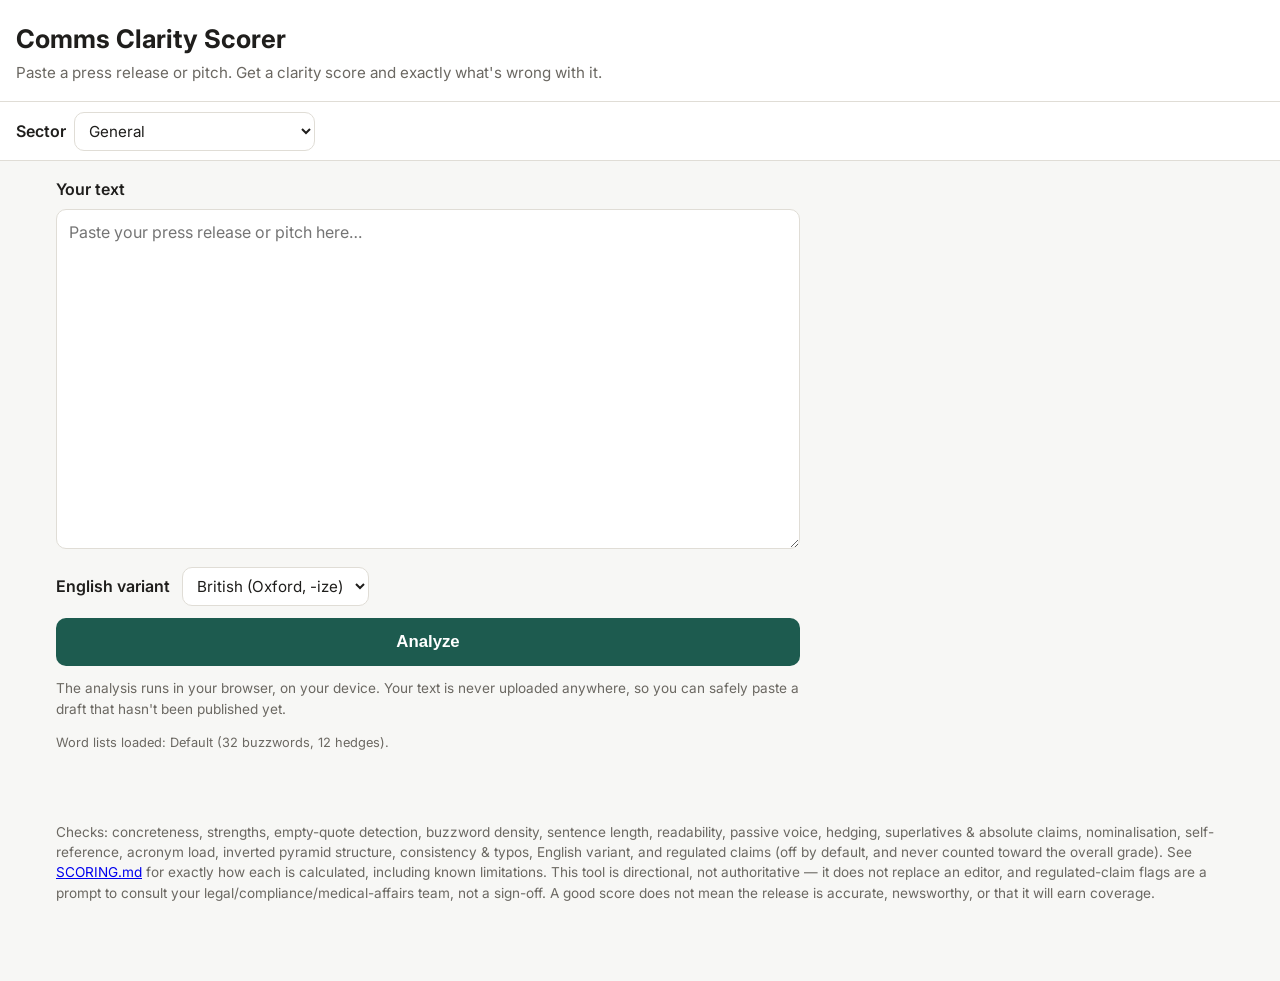
==== index.html @ ab3efbea "Add export (email/Slack), share, and print features - "Copy for email" and "Copy for Slack" buttons " ====
<!DOCTYPE html>
<html lang="en">
<head>
<meta charset="UTF-8">
<meta name="viewport" content="width=device-width, initial-scale=1">
<title>Comms Clarity Scorer</title>
<link rel="preconnect" href="https://fonts.googleapis.com">
<link rel="preconnect" href="https://fonts.gstatic.com" crossorigin>
<link href="https://fonts.googleapis.com/css2?family=Inter:wght@400;500;600;700&display=swap" rel="stylesheet">
<link rel="stylesheet" href="css/base.css">
<link rel="stylesheet" href="css/layout.css">
<link rel="stylesheet" href="css/forms.css">
<link rel="stylesheet" href="css/cards.css">
<link rel="stylesheet" href="css/view-controls.css">
<link rel="stylesheet" href="css/rewrites.css">
<link rel="stylesheet" href="css/highlights.css">
<link rel="stylesheet" href="css/responsive.css">
<link rel="stylesheet" href="css/print.css" media="print">
</head>
<body>

<header>
  <h1>Comms Clarity Scorer</h1>
  <p>Paste a press release or pitch. Get a clarity score and exactly what's wrong with it.</p>
</header>

<div class="sector-bar">
  <label for="sector-select">Sector</label>
  <select id="sector-select">
    <option value="general">General</option>
    <option value="healthcare">Healthcare</option>
    <option value="greenwashing">Environmental claims</option>
    <option value="ai">AI</option>
    <option value="forward-looking">Forward-looking statements</option>
  </select>
</div>

<div id="results-announcer" role="status" aria-live="polite" class="visually-hidden"></div>

<main class="layout">
  <div class="col-text">
    <section id="input-section">
      <label for="input-text">Your text</label>
      <textarea id="input-text" placeholder="Paste your press release or pitch here…"></textarea>

      <div class="variant-row">
        <label for="variant-select">English variant</label>
        <select id="variant-select">
          <option value="british-oxford">British (Oxford, -ize)</option>
          <option value="british">British (-ise)</option>
          <option value="american">American</option>
        </select>
      </div>

      <button id="analyze-btn" type="button">Analyze</button>
      <p class="privacy-note">The analysis runs in your browser, on your device. Your text is never uploaded anywhere, so you can safely paste a draft that hasn't been published yet.</p>
      <p id="config-status" class="config-status">Loading word lists…</p>
    </section>

    <section id="annotated-text-section" hidden>
      <h2>Your text, annotated</h2>
      <div class="legend">
        <span><span class="swatch hl-strength" aria-hidden="true">Aa</span> Strength (good) — double underline</span>
        <span><span class="swatch hl-concrete" aria-hidden="true">Aa</span> Concrete detail (good) — double underline</span>
        <span><span class="swatch hl-buzz" aria-hidden="true">Aa</span> Buzzword — dotted underline</span>
        <span><span class="swatch hl-hedge" aria-hidden="true">Aa</span> Hedge word — dotted underline</span>
        <span><span class="swatch hl-nominal" aria-hidden="true">Aa</span> Nominalisation — dotted underline</span>
        <span><span class="swatch hl-superlative" aria-hidden="true">Aa</span> Superlative / absolute claim — wavy underline</span>
        <span><span class="swatch hl-regulated" aria-hidden="true">Aa</span> Regulated claim — wavy underline</span>
        <span><span class="swatch hl-passive" aria-hidden="true">Aa</span> Passive voice — dashed underline</span>
        <span><span class="swatch hl-acronym" aria-hidden="true">Aa</span> Acronym (first use) — dashed underline</span>
        <span><span class="swatch hl-long" aria-hidden="true">Aa</span> Long sentence — background tint</span>
        <span><span class="swatch hl-quote" aria-hidden="true">Aa</span> Empty quote — background tint</span>
      </div>
      <p class="tap-hint" style="margin-top:-0.5rem;color:var(--color-muted);font-size:0.85rem;">Tap a highlight for the explanation. Faded text is boilerplate (an "About", "Notes to editors"/references, or contact block) — excluded from your score and graded separately below.</p>
      <div id="annotated-output" class="card"></div>
    </section>
  </div>

  <div class="col-scores">
    <section id="results-panel" hidden>

      <fieldset id="view-level-group" class="view-level-group">
        <legend>Detail level</legend>
        <label class="view-level-option">
          <input type="radio" name="view-level" value="glance">
          <span class="view-level-name">Glance</span>
          <span class="view-level-desc">Grade and headline only</span>
        </label>
        <label class="view-level-option">
          <input type="radio" name="view-level" value="working">
          <span class="view-level-name">Working</span>
          <span class="view-level-desc">Scores and the top five fixes</span>
        </label>
        <label class="view-level-option">
          <input type="radio" name="view-level" value="full">
          <span class="view-level-name">Full</span>
          <span class="view-level-desc">Everything, including sources</span>
        </label>
      </fieldset>

      <div id="headline-metric" class="card"></div>

      <section id="overall-card" class="card" aria-labelledby="overall-grade-heading">
        <h2 id="overall-grade-heading" class="summary-title">Overall grade</h2>
        <div id="overall-grade"><span id="overall-grade-icon" aria-hidden="true"></span> <span id="overall-grade-text">&mdash;</span></div>
        <p id="overall-verdict"></p>
      </section>

      <section id="boilerplate-note" class="card" hidden></section>

      <section id="worst-offenders" class="card">
        <h2>Top five fixes</h2>
        <p style="margin-top:0;color:var(--color-muted);font-size:0.9rem;">The worst specific sentences, ranked worst to least-bad, with a suggested rewrite where the tool has one.</p>
        <ol id="worst-offenders-list"></ol>
      </section>

      <section id="sub-scores">
        <h2>Checks</h2>

        <details class="card" id="card-concreteness">
          <summary><h3 class="summary-title">Concreteness</h3><span class="summary-score" id="score-concreteness">&mdash;</span></summary>
          <div class="card-body" id="body-concreteness"></div>
        </details>

        <details class="card" id="card-strengths">
          <summary><h3 class="summary-title">Strengths</h3><span class="summary-score" id="score-strengths">&mdash;</span></summary>
          <div class="card-body" id="body-strengths"></div>
        </details>

        <details class="card" id="card-empty-quote">
          <summary><h3 class="summary-title">Empty quote detector</h3><span class="summary-score" id="score-empty-quote">&mdash;</span></summary>
          <div class="card-body" id="body-empty-quote"></div>
        </details>

        <details class="card" id="card-buzzword">
          <summary><h3 class="summary-title">Buzzword density</h3><span class="summary-score" id="score-buzzword">&mdash;</span></summary>
          <div class="card-body" id="body-buzzword"></div>
        </details>

        <details class="card" id="card-sentence-length">
          <summary><h3 class="summary-title">Sentence length</h3><span class="summary-score" id="score-sentence-length">&mdash;</span></summary>
          <div class="card-body" id="body-sentence-length"></div>
        </details>

        <details class="card" id="card-readability">
          <summary><h3 class="summary-title">Readability</h3><span class="summary-score" id="score-readability">&mdash;</span></summary>
          <div class="card-body" id="body-readability"></div>
        </details>

        <details class="card" id="card-passive">
          <summary><h3 class="summary-title">Passive voice</h3><span class="summary-score" id="score-passive">&mdash;</span></summary>
          <div class="card-body" id="body-passive"></div>
        </details>

        <details class="card" id="card-hedging">
          <summary><h3 class="summary-title">Hedging &amp; weasel words</h3><span class="summary-score" id="score-hedging">&mdash;</span></summary>
          <div class="card-body" id="body-hedging"></div>
        </details>

        <details class="card" id="card-superlatives">
          <summary><h3 class="summary-title">Superlatives &amp; absolute claims</h3><span class="summary-score" id="score-superlatives">&mdash;</span></summary>
          <div class="card-body" id="body-superlatives"></div>
        </details>

        <details class="card" id="card-nominalisation">
          <summary><h3 class="summary-title">Nominalisation</h3><span class="summary-score" id="score-nominalisation">&mdash;</span></summary>
          <div class="card-body" id="body-nominalisation"></div>
        </details>

        <details class="card" id="card-self-reference">
          <summary><h3 class="summary-title">Self-reference</h3><span class="summary-score" id="score-self-reference">&mdash;</span></summary>
          <div class="card-body" id="body-self-reference"></div>
        </details>

        <details class="card" id="card-acronym">
          <summary><h3 class="summary-title">Acronym load</h3><span class="summary-score" id="score-acronym">&mdash;</span></summary>
          <div class="card-body" id="body-acronym"></div>
        </details>

        <details class="card" id="card-inverted-pyramid">
          <summary><h3 class="summary-title">Inverted pyramid</h3><span class="summary-score" id="score-inverted-pyramid">&mdash;</span></summary>
          <div class="card-body" id="body-inverted-pyramid"></div>
        </details>

        <details class="card" id="card-consistency">
          <summary><h3 class="summary-title">Consistency &amp; typos</h3><span class="summary-score" id="score-consistency">&mdash;</span></summary>
          <div class="card-body" id="body-consistency"></div>
        </details>

        <details class="card" id="card-english-variant">
          <summary><h3 class="summary-title">English variant</h3><span class="summary-score" id="score-english-variant">&mdash;</span></summary>
          <div class="card-body" id="body-english-variant"></div>
        </details>

        <details class="card" id="card-regulated-claims">
          <summary><h3 class="summary-title">Regulated claims</h3><span class="summary-score" id="score-regulated-claims">&mdash;</span></summary>
          <div class="card-body" id="body-regulated-claims"></div>
        </details>
      </section>

      <section id="rewrite-suggestions" class="card">
        <h2>Rewrite suggestions</h2>
        <p style="margin-top:0;color:var(--color-muted);font-size:0.9rem;">"Suggested rewrite" is an automatic fix — check the grammar before using it. "Worth asking yourself" is a question the tool can't answer for you.</p>
        <ol id="rewrite-suggestions-list"></ol>
      </section>

      <button id="copy-report-btn" type="button" class="secondary">Copy report</button>

      <div class="export-actions">
        <button id="export-email-btn" type="button" class="secondary">Copy for email</button>
        <button id="export-slack-btn" type="button" class="secondary">Copy for Slack</button>
      </div>

      <div class="share-actions">
        <button id="share-score-btn" type="button" class="secondary" aria-expanded="false" aria-controls="share-score-options">Share score</button>
        <div id="share-score-options" class="share-score-options" hidden>
          <a id="share-whatsapp-link" class="secondary-link" href="https://wa.me/" target="_blank" rel="noopener noreferrer" aria-label="Share to WhatsApp (opens in a new tab)">Share to WhatsApp</a>
          <button id="share-slack-btn" type="button" class="secondary">Share to Slack</button>
        </div>
      </div>
    </section>
  </div>
</main>

<footer>
  <p>Checks: concreteness, strengths, empty-quote detection, buzzword density, sentence length, readability, passive voice, hedging, superlatives &amp; absolute claims, nominalisation, self-reference, acronym load, inverted pyramid structure, consistency &amp; typos, English variant, and regulated claims (off by default, and never counted toward the overall grade). See <a href="SCORING.md" target="_blank" rel="noopener noreferrer" aria-label="SCORING.md methodology document (opens in a new tab)">SCORING.md</a> for exactly how each is calculated, including known limitations. This tool is directional, not authoritative — it does not replace an editor, and regulated-claim flags are a prompt to consult your legal/compliance/medical-affairs team, not a sign-off. A good score does not mean the release is accurate, newsworthy, or that it will earn coverage.</p>
</footer>

<script src="js/dom.js"></script>
<script src="js/config.js"></script>
<script src="js/text-utils.js"></script>
<script src="js/grading.js"></script>
<script src="js/matchers.js"></script>
<script src="js/structure.js"></script>
<script src="js/consistency.js"></script>
<script src="js/analyze.js"></script>
<script src="js/render.js"></script>
<script src="js/export.js"></script>
<script src="js/events.js"></script>
</body>
</html>
---- css/base.css ----
:root {
  --color-bg: #f7f7f5;
  --color-surface: #ffffff;
  --color-border: #e0ddd6;
  --color-text: #1f1e1c;
  --color-muted: #6b6862;
  --color-accent: #1d5b4f;
  --color-accent-contrast: #ffffff;

  --color-good: #1d5b4f;
  --color-warn: #b8860b;
  --color-bad: #b3392c;

  /* Category colours: chosen so each is distinguishable by hue AND paired with a
     distinct non-solid underline style (see mark.hl-* below) — colour is never the
     only signal. Border colours are tuned to stay above 3:1 contrast against their
     own tint, and all backgrounds stay above 12:1 text contrast (WCAG AA needs 4.5:1). */
  --c-buzz-bg: #ffe08a;      --c-buzz-border: #926a09;
  --c-long-bg: #ffd0c2;      --c-long-border: #b84d2b;
  --c-hedge-bg: #cfe3ff;     --c-hedge-border: #3b6fb3;
  --c-superlative-bg: #e6d6ff; --c-superlative-border: #7b4fb8;
  --c-passive-bg: #ffd3e2;   --c-passive-border: #b8365f;
  --c-nominal-bg: #f0dbf0;   --c-nominal-border: #853285;
  --c-acronym-bg: #e2e2e2;   --c-acronym-border: #616161;
  --c-concrete-bg: #dcf3d3;  --c-concrete-border: #3f8f2a;
  --c-quote-bg: #ffbdbd;     --c-quote-border: #c0392b;
  --c-strength-bg: #c8f0e6;  --c-strength-border: #1f8a6b;
  --c-regulated-bg: #f3c9c9; --c-regulated-border: #7a1f1f;

  --radius: 10px;
}

* { box-sizing: border-box; }

html, body {
  margin: 0;
  padding: 0;
  background: var(--color-bg);
  color: var(--color-text);
  font-family: 'Inter', -apple-system, BlinkMacSystemFont, "Segoe UI", Roboto, Helvetica, Arial, sans-serif;
  line-height: 1.5;
}

.visually-hidden {
  position: absolute;
  width: 1px;
  height: 1px;
  padding: 0;
  margin: -1px;
  overflow: hidden;
  clip: rect(0, 0, 0, 0);
  white-space: nowrap;
  border: 0;
}

@media (prefers-reduced-motion: reduce) {
  * { animation-duration: 0.01ms !important; animation-iteration-count: 1 !important; transition-duration: 0.01ms !important; scroll-behavior: auto !important; }
}

body { padding: 0 0 3rem 0; }
---- css/layout.css ----
header {
  padding: 1.25rem 1rem 1rem 1rem;
  background: var(--color-surface);
  border-bottom: 1px solid var(--color-border);
}

header h1 { margin: 0 0 0.25rem 0; font-size: 1.4rem; }
header p { margin: 0; color: var(--color-muted); font-size: 0.95rem; }

.sector-bar {
  background: var(--color-surface);
  border-bottom: 1px solid var(--color-border);
  padding: 0.6rem 1rem;
  display: flex;
  align-items: center;
  gap: 0.5rem;
  flex-wrap: wrap;
}
.sector-bar label { font-weight: 600; margin: 0; white-space: nowrap; }

.layout {
  max-width: 1200px;
  margin: 0 auto;
  padding: 1rem;
}

.col-text, .col-scores { width: 100%; }

section { margin-bottom: 1.5rem; }

footer {
  max-width: 1200px;
  margin: 0 auto;
  padding: 1rem;
  color: var(--color-muted);
  font-size: 0.85rem;
}
---- css/forms.css ----
label { display: block; font-weight: 600; margin-bottom: 0.5rem; }

textarea {
  width: 100%;
  min-height: 220px;
  padding: 0.75rem;
  font-size: 1rem;
  border: 1px solid var(--color-border);
  border-radius: var(--radius);
  background: var(--color-surface);
  color: var(--color-text);
  resize: vertical;
  font-family: inherit;
}

.variant-row { margin-top: 0.75rem; }
.variant-row label { display: inline; font-weight: 600; margin-right: 0.5rem; }
select {
  font-size: 0.95rem;
  padding: 0.5rem 0.6rem;
  border: 1px solid var(--color-border);
  border-radius: var(--radius);
  background: var(--color-surface);
  color: var(--color-text);
  font-family: inherit;
}

button {
  display: block;
  width: 100%;
  min-height: 48px;
  font-size: 1.05rem;
  font-weight: 600;
  border: none;
  border-radius: var(--radius);
  background: var(--color-accent);
  color: var(--color-accent-contrast);
  cursor: pointer;
  margin-top: 0.75rem;
}

button:active { opacity: 0.85; }

button.secondary {
  background: var(--color-surface);
  color: var(--color-accent);
  border: 1px solid var(--color-accent);
}

.export-actions, .share-actions { display: flex; flex-wrap: wrap; gap: 0.5rem; margin-top: 0.75rem; }
.export-actions button, .share-actions button { flex: 1 1 auto; width: auto; margin-top: 0; }
.share-score-options { display: flex; flex-wrap: wrap; gap: 0.5rem; width: 100%; margin-top: 0.5rem; }
.share-score-options button { flex: 1 1 auto; width: auto; margin-top: 0; }

a.secondary-link {
  display: flex;
  flex: 1 1 auto;
  align-items: center;
  justify-content: center;
  min-height: 48px;
  padding: 0 1rem;
  font-size: 1.05rem;
  font-weight: 600;
  border: 1px solid var(--color-accent);
  border-radius: var(--radius);
  background: var(--color-surface);
  color: var(--color-accent);
  text-decoration: none;
  cursor: pointer;
}
a.secondary-link:active { opacity: 0.85; }

.privacy-note { font-size: 0.85rem; color: var(--color-muted); margin-top: 0.75rem; }

.config-status { font-size: 0.8rem; color: var(--color-muted); margin-top: 0.5rem; }
.config-status.warn { color: var(--color-warn); }
---- css/cards.css ----
[hidden] { display: none !important; }

.card {
  background: var(--color-surface);
  border: 1px solid var(--color-border);
  border-radius: var(--radius);
  padding: 1rem;
}

#headline-metric {
  text-align: center;
  font-size: 1.3rem;
  font-weight: 700;
  padding: 0.75rem 1rem;
  margin-bottom: 0.75rem;
}

#overall-card { text-align: center; }

#overall-grade { font-size: 3rem; font-weight: 700; line-height: 1; margin: 0.25rem 0; }
#overall-verdict { font-size: 1.05rem; margin: 0.25rem 0 0 0; }

.grade-good { color: var(--color-good); }
.grade-warn { color: var(--color-warn); }
.grade-bad { color: var(--color-bad); }

h2 { font-size: 1.1rem; margin: 0 0 0.75rem 0; }

details.card { padding: 0; overflow: hidden; margin-bottom: 0.75rem; }

details.card summary {
  list-style: none;
  cursor: pointer;
  padding: 1rem;
  display: flex;
  align-items: center;
  justify-content: space-between;
  gap: 0.75rem;
  min-height: 44px;
}

details.card summary::-webkit-details-marker { display: none; }

.summary-title { font-weight: 600; font-size: 1rem; margin: 0; display: inline; }
.summary-score { font-weight: 700; white-space: nowrap; }

.card-body {
  padding: 0 1rem 1rem 1rem;
  border-top: 1px solid var(--color-border);
  padding-top: 0.75rem;
  font-size: 0.95rem;
  color: var(--color-muted);
}

.card-body p { margin: 0 0 0.5rem 0; }
.card-body ul { margin: 0.4rem 0 0 0; padding-left: 1.25rem; }
.card-body .shareable {
  font-style: italic;
  color: var(--color-text);
  border-left: 3px solid var(--c-quote-border);
  padding-left: 0.6rem;
  margin: 0.5rem 0;
}

/* Finding / Action / Rationale segments (change 6) */
.seg-finding, .seg-action { margin: 0 0 0.6rem 0; color: var(--color-text); }
.seg-label {
  display: inline-block;
  font-weight: 700;
  text-transform: uppercase;
  font-size: 0.7rem;
  letter-spacing: 0.04em;
  margin-right: 0.4rem;
}
.seg-finding .seg-label { color: var(--color-muted); }
.seg-action .seg-label { color: var(--color-accent); }
.seg-finding ul, .seg-action ul { margin: 0.4rem 0 0 0; padding-left: 1.25rem; }

.why-wrap { margin-top: 0.6rem; }

.why-toggle {
  display: inline-flex;
  align-items: center;
  gap: 0.45rem;
  width: auto;
  min-height: 44px;
  margin: 0;
  padding: 0.55rem 1rem;
  border: 1px solid var(--color-border);
  border-radius: 999px;
  background: var(--color-surface);
  color: var(--color-muted);
  font-family: inherit;
  font-size: 0.8rem;
  font-weight: 600;
  text-decoration: none;
  cursor: pointer;
  transition: background-color 0.15s ease, border-color 0.15s ease, color 0.15s ease;
}

.why-toggle:hover {
  background: var(--color-bg);
  border-color: var(--color-accent);
  color: var(--color-accent);
}

.why-toggle:focus-visible {
  outline: 2px solid var(--color-accent);
  outline-offset: 2px;
}

.why-chevron {
  display: inline-block;
  flex: none;
  transition: transform 0.15s ease;
}

.why-toggle[aria-expanded="true"] .why-chevron {
  transform: rotate(90deg);
}

@media (prefers-reduced-motion: reduce) {
  .why-toggle, .why-chevron { transition: none; }
}

.why-panel {
  margin-top: 0.55rem;
  font-size: 0.78rem;
  line-height: 1.5;
  color: var(--color-muted);
  opacity: 0.85;
  padding-left: 0.75rem;
  border-left: 2px solid var(--color-border);
}
.why-panel[hidden] { display: none; }
.why-panel p { margin: 0 0 0.4rem 0; }
.why-panel ul { margin: 0.3rem 0 0 0; padding-left: 1.1rem; }

.card-body a, .why-panel a {
  color: var(--color-accent);
  text-decoration: underline;
}

#boilerplate-note { font-size: 0.85rem; color: var(--color-muted); border-style: dashed; }
---- css/view-controls.css ----
.view-level-group {
  display: flex;
  flex-wrap: wrap;
  gap: 0.5rem;
  border: 1px solid var(--color-border);
  border-radius: 10px;
  padding: 0.6rem 0.75rem;
  margin: 0 0 1rem;
}
.view-level-group legend {
  padding: 0 0.3rem;
  font-size: 0.75rem;
  font-weight: 600;
  color: var(--color-muted);
  text-transform: uppercase;
  letter-spacing: 0.03em;
}
.view-level-option {
  display: flex;
  align-items: baseline;
  gap: 0.35rem;
  flex: 1 1 auto;
  padding: 0.35rem 0.5rem;
  border-radius: 6px;
  cursor: pointer;
}
.view-level-option:hover { background: var(--color-bg); }
.view-level-option:has(input:checked) { background: var(--color-accent); }
.view-level-option:has(input:checked) .view-level-name,
.view-level-option:has(input:checked) .view-level-desc { color: var(--color-accent-contrast); }
.view-level-option input:focus-visible { outline: 2px solid var(--color-accent); outline-offset: 2px; }
.view-level-name { font-weight: 600; }
.view-level-desc { font-size: 0.78rem; color: var(--color-muted); }

body[data-view="glance"] #boilerplate-note,
body[data-view="glance"] #sub-scores,
body[data-view="glance"] #worst-offenders,
body[data-view="glance"] #rewrite-suggestions,
body[data-view="glance"] #copy-report-btn,
body[data-view="glance"] .export-actions,
body[data-view="glance"] .share-actions,
body[data-view="glance"] #annotated-text-section,
body[data-view="working"] #annotated-text-section {
  display: none;
}
body[data-view="glance"] .why-wrap { display: none; }
---- css/rewrites.css ----
#worst-offenders ol, #rewrite-suggestions ol { margin: 0; padding-left: 1.25rem; }
#worst-offenders li, #rewrite-suggestions li { margin-bottom: 0.9rem; }
#worst-offenders .reason { display: block; font-size: 0.85rem; color: var(--color-muted); }
.worst-rewrite { display: block; margin-top: 0.5rem; font-size: 0.9rem; }

.rewrite-tier {
  display: inline-block;
  font-size: 0.7rem;
  font-weight: 700;
  text-transform: uppercase;
  letter-spacing: 0.03em;
  padding: 0.1rem 0.4rem;
  border-radius: 4px;
  background: var(--color-bg);
  border: 1px solid var(--color-border);
  color: var(--color-muted);
  margin-bottom: 0.3rem;
}
.rewrite-arrow { color: var(--color-muted); }
.rewrite-original { text-decoration: line-through; color: var(--color-muted); }
.rewrite-new { color: var(--color-good); font-weight: 600; }
.rewrite-question { font-style: italic; }
---- css/highlights.css ----
#annotated-output { white-space: pre-wrap; font-size: 1rem; line-height: 1.7; }
.boilerplate-text { opacity: 0.55; }

.legend { display: flex; flex-wrap: wrap; gap: 0.75rem; font-size: 0.8rem; color: var(--color-muted); margin-bottom: 0.75rem; }
.legend span { display: inline-flex; align-items: center; gap: 0.35rem; }
.swatch {
  display: inline-block;
  padding: 0 0.3rem;
  border-radius: 3px;
  font-size: 0.75rem;
  font-weight: 700;
  color: var(--color-text);
  line-height: 1.4;
}

.hl, .swatch {
  position: relative;
  background: transparent;
  color: inherit;
  border-radius: 3px;
  text-decoration-line: underline;
  text-decoration-thickness: 2px;
  text-underline-offset: 3px;
}

mark.hl { cursor: pointer; }

mark.hl:focus-visible {
  outline: 2px solid var(--color-accent);
  outline-offset: 2px;
}

/* Container-level marks (whole sentence / whole quote): background tint only —
   already distinguished from word-level marks by their much larger extent, so no
   underline pattern is layered on top of running, wrapped text. */
.hl-long { background: var(--c-long-bg); text-decoration-line: none; }
mark.hl-long { box-decoration-break: clone; -webkit-box-decoration-break: clone; }
.hl-quote { background: var(--c-quote-bg); text-decoration-line: none; }
mark.hl-quote { box-decoration-break: clone; -webkit-box-decoration-break: clone; }

/* Word/phrase-level marks: background tint + a non-solid underline style, grouped by
   family so the pattern alone (independent of colour) tells the categories apart —
   solid underline stays reserved for real links (see .card-body a). Shared with the
   legend's ".swatch" samples so the key always matches what's on the page. */
.hl-buzz, .hl-hedge, .hl-nominal { text-decoration-style: dotted; }
.hl-superlative, .hl-regulated { text-decoration-style: wavy; }
.hl-passive, .hl-acronym { text-decoration-style: dashed; }
.hl-concrete, .hl-strength { text-decoration-style: double; text-decoration-thickness: 3px; }

.hl-buzz { background: var(--c-buzz-bg); text-decoration-color: var(--c-buzz-border); }
.hl-hedge { background: var(--c-hedge-bg); text-decoration-color: var(--c-hedge-border); }
.hl-superlative { background: var(--c-superlative-bg); text-decoration-color: var(--c-superlative-border); }
.hl-passive { background: var(--c-passive-bg); text-decoration-color: var(--c-passive-border); }
.hl-nominal { background: var(--c-nominal-bg); text-decoration-color: var(--c-nominal-border); }
.hl-acronym { background: var(--c-acronym-bg); text-decoration-color: var(--c-acronym-border); }
.hl-concrete { background: var(--c-concrete-bg); text-decoration-color: var(--c-concrete-border); }
.hl-strength { background: var(--c-strength-bg); text-decoration-color: var(--c-strength-border); }
.hl-regulated { background: var(--c-regulated-bg); text-decoration-color: var(--c-regulated-border); }
mark.hl-buzz, mark.hl-hedge, mark.hl-superlative, mark.hl-passive, mark.hl-nominal,
mark.hl-acronym, mark.hl-concrete, mark.hl-strength, mark.hl-regulated { padding: 0 1px; }

/* The explanation stays in the accessibility tree at all times (so aria-describedby
   always works for screen readers) but is only visually shown once .open is toggled —
   tap-to-toggle for sighted keyboard/touch users, always-on for assistive tech. */
mark.hl .tip {
  position: absolute;
  width: 1px;
  height: 1px;
  padding: 0;
  margin: -1px;
  overflow: hidden;
  clip: rect(0, 0, 0, 0);
  white-space: nowrap;
  border: 0;
}

mark.hl.open .tip {
  position: absolute;
  width: max-content;
  height: auto;
  margin: 0;
  padding: 0.5rem 0.65rem;
  clip: auto;
  overflow: visible;
  white-space: normal;
  left: 0;
  top: 100%;
  margin-top: 4px;
  z-index: 10;
  background: var(--color-text);
  color: #fff;
  font-size: 0.8rem;
  line-height: 1.4;
  border-radius: 6px;
  max-width: 80vw;
  box-shadow: 0 4px 10px rgba(0,0,0,0.2);
}
---- css/responsive.css ----
@media (min-width: 900px) {
  header h1 { font-size: 1.6rem; }

  .layout {
    display: grid;
    grid-template-columns: minmax(0, 1fr) 400px;
    gap: 1.5rem;
    align-items: start;
  }

  .col-scores {
    position: sticky;
    top: 1rem;
  }

  textarea { min-height: 340px; }
}
---- css/print.css ----
@media print {
  * { -webkit-print-color-adjust: exact; print-color-adjust: exact; color-adjust: exact; }

  /* No navigation, no buttons. */
  .sector-bar,
  #input-section > label,
  #input-section textarea,
  .variant-row,
  #analyze-btn,
  .privacy-note,
  .config-status,
  .tap-hint,
  #view-level-group,
  #copy-report-btn,
  .export-actions,
  .share-actions,
  .why-toggle,
  mark.hl .tip {
    display: none !important;
  }

  /* Show the full report on paper regardless of the on-screen detail level. */
  #results-panel,
  #boilerplate-note,
  #sub-scores,
  #worst-offenders,
  #rewrite-suggestions,
  #annotated-text-section {
    display: block !important;
  }
  .why-panel[hidden] { display: block !important; }
  .why-panel { border-left-color: #000; opacity: 1; }

  body { padding: 0 !important; background: #fff !important; color: #000 !important; }
  .layout { display: block !important; max-width: 100% !important; padding: 0 !important; }
  .col-scores { position: static !important; }
  section { margin-bottom: 1rem; }

  a[href]::after { content: " (" attr(href) ")"; font-size: 0.75em; font-weight: normal; }

  /* Word/phrase-level highlights already carry their category in the underline
     pattern (dotted/wavy/dashed/double), not colour alone, so they survive
     greyscale as-is. The two container-level categories rely on background tint
     only on screen, which paper can't guarantee, so give them a text label here
     instead of leaning on colour. */
  mark.hl-long, mark.hl-quote { background: transparent !important; text-decoration-line: none; }
  mark.hl-long[data-first-frag]::before { content: "[Long sentence] "; font-weight: 700; }
  mark.hl-quote[data-first-frag]::before { content: "[Empty quote] "; font-weight: 700; }
}
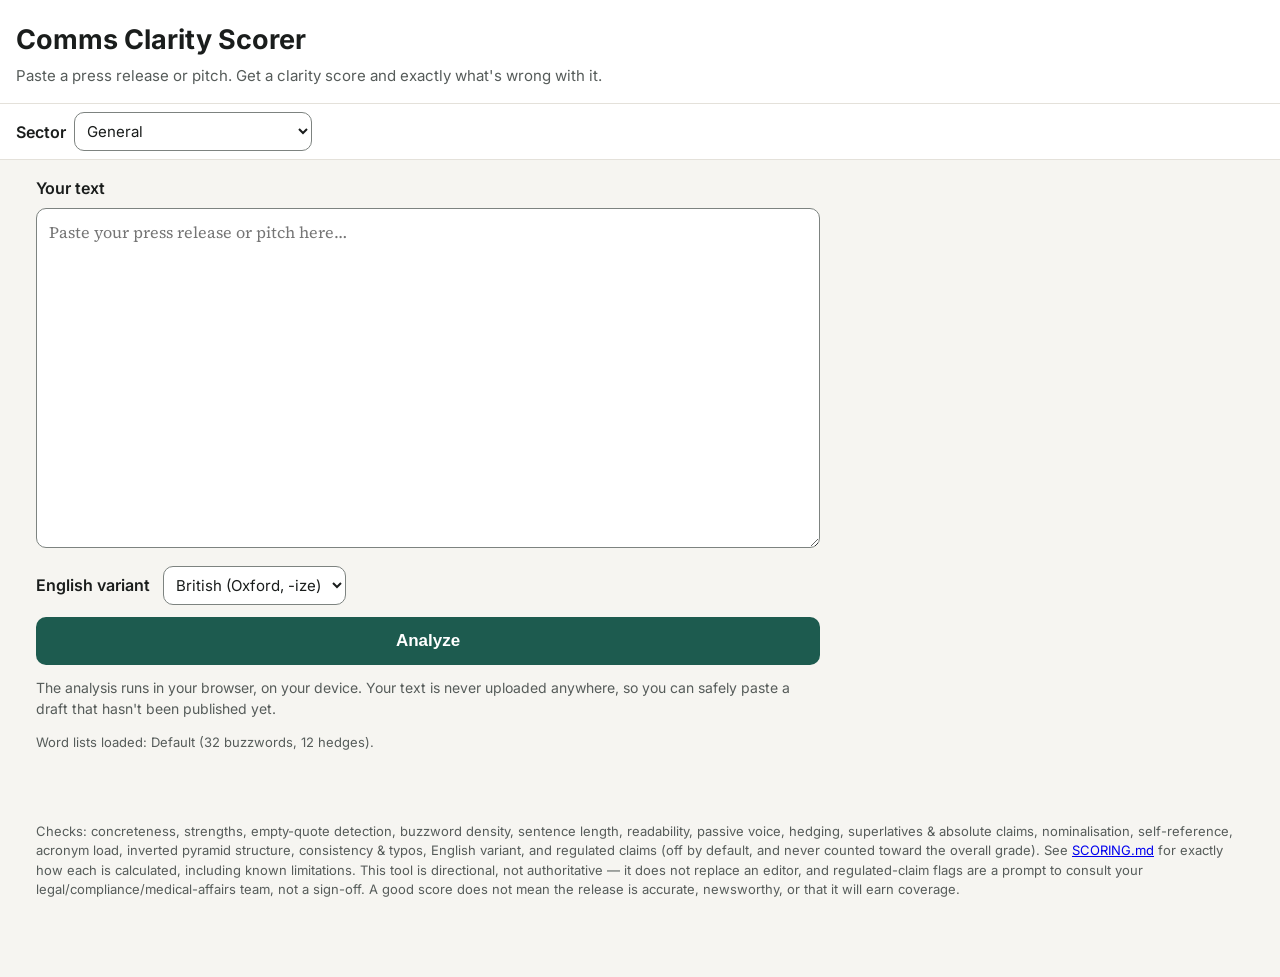
==== commit e3893630: "Add design tokens and self-hosted fonts (UI-1) Adds css/tokens.css as the single place where colours" ====
--- a/index.html
+++ b/index.html
@@ -4,9 +4,8 @@
 <meta charset="UTF-8">
 <meta name="viewport" content="width=device-width, initial-scale=1">
 <title>Comms Clarity Scorer</title>
-<link rel="preconnect" href="https://fonts.googleapis.com">
-<link rel="preconnect" href="https://fonts.gstatic.com" crossorigin>
-<link href="https://fonts.googleapis.com/css2?family=Inter:wght@400;500;600;700&display=swap" rel="stylesheet">
+<link rel="preload" href="assets/fonts/inter-latin-400-normal.woff2" as="font" type="font/woff2" crossorigin>
+<link rel="stylesheet" href="css/tokens.css">
 <link rel="stylesheet" href="css/base.css">
 <link rel="stylesheet" href="css/layout.css">
 <link rel="stylesheet" href="css/forms.css">
@@ -18,6 +17,29 @@
 <link rel="stylesheet" href="css/print.css" media="print">
 </head>
 <body>
+
+<svg class="icon-sprite" aria-hidden="true" focusable="false">
+  <defs>
+    <symbol id="icon-copy" viewBox="0 0 24 24" fill="none" stroke="currentColor" stroke-width="2" stroke-linecap="round" stroke-linejoin="round">
+      <rect x="9" y="9" width="13" height="13" rx="2" ry="2"></rect>
+      <path d="M5 15H4a2 2 0 0 1-2-2V4a2 2 0 0 1 2-2h9a2 2 0 0 1 2 2v1"></path>
+    </symbol>
+    <symbol id="icon-mail" viewBox="0 0 24 24" fill="none" stroke="currentColor" stroke-width="2" stroke-linecap="round" stroke-linejoin="round">
+      <rect x="2" y="4" width="20" height="16" rx="2"></rect>
+      <path d="M2 6l10 7 10-7"></path>
+    </symbol>
+    <symbol id="icon-share" viewBox="0 0 24 24" fill="none" stroke="currentColor" stroke-width="2" stroke-linecap="round" stroke-linejoin="round">
+      <circle cx="18" cy="5" r="3"></circle>
+      <circle cx="6" cy="12" r="3"></circle>
+      <circle cx="18" cy="19" r="3"></circle>
+      <line x1="8.6" y1="13.5" x2="15.4" y2="17.5"></line>
+      <line x1="15.4" y1="6.5" x2="8.6" y2="10.5"></line>
+    </symbol>
+    <symbol id="icon-chat" viewBox="0 0 24 24" fill="none" stroke="currentColor" stroke-width="2" stroke-linecap="round" stroke-linejoin="round">
+      <path d="M21 12a8 8 0 0 1-11.6 7.1L4 20.5l1.4-4.9A8 8 0 1 1 21 12z"></path>
+    </symbol>
+  </defs>
+</svg>
 
 <header>
   <h1>Comms Clarity Scorer</h1>
@@ -72,7 +94,7 @@
         <span><span class="swatch hl-long" aria-hidden="true">Aa</span> Long sentence — background tint</span>
         <span><span class="swatch hl-quote" aria-hidden="true">Aa</span> Empty quote — background tint</span>
       </div>
-      <p class="tap-hint" style="margin-top:-0.5rem;color:var(--color-muted);font-size:0.85rem;">Tap a highlight for the explanation. Faded text is boilerplate (an "About", "Notes to editors"/references, or contact block) — excluded from your score and graded separately below.</p>
+      <p class="tap-hint">Tap a highlight for the explanation. Faded text is boilerplate (an "About", "Notes to editors"/references, or contact block) — excluded from your score and graded separately below.</p>
       <div id="annotated-output" class="card"></div>
     </section>
   </div>
@@ -111,7 +133,7 @@
 
       <section id="worst-offenders" class="card">
         <h2>Top five fixes</h2>
-        <p style="margin-top:0;color:var(--color-muted);font-size:0.9rem;">The worst specific sentences, ranked worst to least-bad, with a suggested rewrite where the tool has one.</p>
+        <p class="section-intro">The worst specific sentences, ranked worst to least-bad, with a suggested rewrite where the tool has one.</p>
         <ol id="worst-offenders-list"></ol>
       </section>
 
@@ -201,22 +223,38 @@
 
       <section id="rewrite-suggestions" class="card">
         <h2>Rewrite suggestions</h2>
-        <p style="margin-top:0;color:var(--color-muted);font-size:0.9rem;">"Suggested rewrite" is an automatic fix — check the grammar before using it. "Worth asking yourself" is a question the tool can't answer for you.</p>
+        <p class="section-intro">"Suggested rewrite" is an automatic fix — check the grammar before using it. "Worth asking yourself" is a question the tool can't answer for you.</p>
         <ol id="rewrite-suggestions-list"></ol>
       </section>
 
-      <button id="copy-report-btn" type="button" class="secondary">Copy report</button>
+      <button id="copy-report-btn" type="button" class="secondary">
+        <svg class="btn-icon" aria-hidden="true" focusable="false"><use href="#icon-copy"></use></svg>
+        <span class="btn-label">Copy report</span>
+      </button>
 
       <div class="export-actions">
-        <button id="export-email-btn" type="button" class="secondary">Copy for email</button>
-        <button id="export-slack-btn" type="button" class="secondary">Copy for Slack</button>
+        <button id="export-email-btn" type="button" class="secondary">
+          <svg class="btn-icon" aria-hidden="true" focusable="false"><use href="#icon-mail"></use></svg>
+          <span class="btn-label">Copy for email</span>
+        </button>
+        <button id="export-slack-btn" type="button" class="secondary">
+          <svg class="btn-icon" aria-hidden="true" focusable="false"><use href="#icon-chat"></use></svg>
+          <span class="btn-label">Copy for Slack</span>
+        </button>
       </div>
 
       <div class="share-actions">
-        <button id="share-score-btn" type="button" class="secondary" aria-expanded="false" aria-controls="share-score-options">Share score</button>
+        <button id="share-score-btn" type="button" class="secondary" aria-expanded="false" aria-controls="share-score-options">
+          <svg class="btn-icon" aria-hidden="true" focusable="false"><use href="#icon-share"></use></svg>
+          <span class="btn-label">Share score</span>
+        </button>
         <div id="share-score-options" class="share-score-options" hidden>
-          <a id="share-whatsapp-link" class="secondary-link" href="https://wa.me/" target="_blank" rel="noopener noreferrer" aria-label="Share to WhatsApp (opens in a new tab)">Share to WhatsApp</a>
-          <button id="share-slack-btn" type="button" class="secondary">Share to Slack</button>
+          <a id="share-whatsapp-link" class="secondary-link" href="https://wa.me/" target="_blank" rel="noopener noreferrer" aria-label="Share to WhatsApp (opens in a new tab)">
+            <span class="btn-label">Share to WhatsApp</span>
+          </a>
+          <button id="share-slack-btn" type="button" class="secondary">
+            <span class="btn-label">Share to Slack</span>
+          </button>
         </div>
       </div>
     </section>
@@ -224,7 +262,7 @@
 </main>
 
 <footer>
-  <p>Checks: concreteness, strengths, empty-quote detection, buzzword density, sentence length, readability, passive voice, hedging, superlatives &amp; absolute claims, nominalisation, self-reference, acronym load, inverted pyramid structure, consistency &amp; typos, English variant, and regulated claims (off by default, and never counted toward the overall grade). See <a href="SCORING.md" target="_blank" rel="noopener noreferrer" aria-label="SCORING.md methodology document (opens in a new tab)">SCORING.md</a> for exactly how each is calculated, including known limitations. This tool is directional, not authoritative — it does not replace an editor, and regulated-claim flags are a prompt to consult your legal/compliance/medical-affairs team, not a sign-off. A good score does not mean the release is accurate, newsworthy, or that it will earn coverage.</p>
+  <p>Checks: concreteness, strengths, empty-quote detection, buzzword density, sentence length, readability, passive voice, hedging, superlatives &amp; absolute claims, nominalisation, self-reference, acronym load, inverted pyramid structure, consistency &amp; typos, English variant, and regulated claims (off by default, and never counted toward the overall grade). See <a href="docs.html?doc=scoring" aria-label="SCORING.md methodology document">SCORING.md</a> for exactly how each is calculated, including known limitations. This tool is directional, not authoritative — it does not replace an editor, and regulated-claim flags are a prompt to consult your legal/compliance/medical-affairs team, not a sign-off. A good score does not mean the release is accurate, newsworthy, or that it will earn coverage.</p>
 </footer>
 
 <script src="js/dom.js"></script>
--- a/css/tokens.css
+++ b/css/tokens.css
@@ -0,0 +1,173 @@
+/* Design tokens (UI-SPEC §1).
+   This is the only place in the project where colour values are written.
+   Everything else uses var(--token). Sizes are in rem so they follow the
+   reader's own browser text size; at the default 16px, 1rem = 16px. */
+
+/* Self-hosted fonts: latin subset only, from the @fontsource npm packages.
+   Licences sit beside the files in assets/fonts. */
+@font-face {
+  font-family: "Inter";
+  font-style: normal;
+  font-weight: 400;
+  font-display: swap;
+  src: url("../assets/fonts/inter-latin-400-normal.woff2") format("woff2");
+}
+@font-face {
+  font-family: "Inter";
+  font-style: normal;
+  font-weight: 500;
+  font-display: swap;
+  src: url("../assets/fonts/inter-latin-500-normal.woff2") format("woff2");
+}
+@font-face {
+  font-family: "Inter";
+  font-style: normal;
+  font-weight: 600;
+  font-display: swap;
+  src: url("../assets/fonts/inter-latin-600-normal.woff2") format("woff2");
+}
+@font-face {
+  font-family: "Inter";
+  font-style: normal;
+  font-weight: 700;
+  font-display: swap;
+  src: url("../assets/fonts/inter-latin-700-normal.woff2") format("woff2");
+}
+@font-face {
+  font-family: "Source Serif 4";
+  font-style: normal;
+  font-weight: 400;
+  font-display: swap;
+  src: url("../assets/fonts/source-serif-4-latin-400-normal.woff2") format("woff2");
+}
+@font-face {
+  font-family: "Source Serif 4";
+  font-style: normal;
+  font-weight: 600;
+  font-display: swap;
+  src: url("../assets/fonts/source-serif-4-latin-600-normal.woff2") format("woff2");
+}
+
+:root {
+  /* ---- Colour: Evergreen ---- */
+  --paper: #F6F5F1;          /* page background */
+  --surface: #FFFFFF;        /* cards, inputs */
+  --ink: #1A1D1C;            /* main text, filled tier pill, fix markers, cloud strokes */
+  --muted: #565C5A;          /* secondary text, rationale, meta */
+  --line: #E4E1DA;           /* card borders (decorative only) */
+  --line-soft: #EEECE6;      /* dividers, segmented-control track, rationale pill */
+  --control-border: #7D8380; /* text box, selects, secondary buttons, selected segment */
+  --accent: #1d5b4f;         /* actions only: primary buttons, links, focus ring, logo.
+                                The repo's existing green, kept per §1: 7.9:1 with white. */
+  --accent-hover: #164840;   /* primary button hover */
+  --on-accent: #FFFFFF;      /* text on accent */
+  --accent-soft: #E8F0EC;    /* privacy callout background */
+  --chip-off: #F1F0EC;       /* highlight chip when switched off */
+  --good: #2F7D4F;           /* Strong detail underline */
+  --word: #B07400;           /* Word choice underline. Never use for text. */
+  --claim: #B4233C;          /* Claims underline */
+  --struct: #1F3F80;         /* Structure underline */
+  --sun: #B7791F;            /* sun strokes in weather icons */
+  --grade-a: #FBF3DD;        /* forecast card tints, one per grade */
+  --grade-b: #E6F0F3;
+  --grade-c: #ECEFF2;
+  --grade-d: #E7E8EA;
+  --grade-e: #E1E2E5;
+
+  /* ---- Interim colours: retired in UI-3 ----
+     Today's highlight tints and grade colours, kept so the page looks the same
+     until §4 (highlight families) and §2 (forecast card) replace them. Each
+     border stays above 3:1 against its own tint, and every tint keeps text
+     contrast above 12:1. */
+  --interim-grade-good: #1d5b4f;
+  --interim-grade-warn: #b8860b;
+  --interim-grade-bad: #b3392c;
+  --interim-buzz-bg: #ffe08a;        --interim-buzz-border: #926a09;
+  --interim-long-bg: #ffd0c2;        --interim-long-border: #b84d2b;
+  --interim-hedge-bg: #cfe3ff;       --interim-hedge-border: #3b6fb3;
+  --interim-superlative-bg: #e6d6ff; --interim-superlative-border: #7b4fb8;
+  --interim-passive-bg: #ffd3e2;     --interim-passive-border: #b8365f;
+  --interim-nominal-bg: #f0dbf0;     --interim-nominal-border: #853285;
+  --interim-acronym-bg: #e2e2e2;     --interim-acronym-border: #616161;
+  --interim-concrete-bg: #dcf3d3;    --interim-concrete-border: #3f8f2a;
+  --interim-quote-bg: #ffbdbd;       --interim-quote-border: #c0392b;
+  --interim-strength-bg: #c8f0e6;    --interim-strength-border: #1f8a6b;
+  --interim-regulated-bg: #f3c9c9;   --interim-regulated-border: #7a1f1f;
+
+  /* ---- Type ---- */
+  --font-sans: "Inter", system-ui, -apple-system, "Segoe UI", Roboto, sans-serif;
+  --font-serif: "Source Serif 4", Georgia, serif;
+  --font-mono: ui-monospace, SFMono-Regular, Menlo, Consolas, monospace;
+
+  --fs-eyebrow: 0.75rem;     /* 12px, uppercase labels */
+  --fs-meta: 0.8125rem;      /* 13px, meta, footer, chip counts */
+  --fs-ui: 0.875rem;         /* 14px, interface text, buttons, selects */
+  --fs-body: 0.9375rem;      /* 15px, card body, fix text */
+  --fs-base: 1rem;           /* 16px, boilerplate text, body default */
+  --fs-input: 1.0625rem;     /* 17px, text box, logo name */
+  --fs-text: 1.125rem;       /* 18px, analysed text, intro line */
+  --fs-heading: 1.375rem;    /* 22px, section headings */
+  --fs-headline: 1.6875rem;  /* 27px, text headline */
+  --fs-grade: 2.5rem;        /* 40px, grade letter */
+  --fs-metric: 3rem;         /* 48px, headline metric */
+
+  --lh-tight: 1;
+  --lh-metric: 1.08;
+  --lh-headline: 1.3;
+  --lh-ui: 1.5;
+  --lh-body: 1.55;
+  --lh-input: 1.7;
+  --lh-text: 1.75;
+
+  --tracking-eyebrow: 0.06em;
+  --tracking-metric: -0.025em;
+
+  --measure-text: 68ch;
+
+  /* ---- Spacing scale: 4, 8, 12, 16, 20, 24, 32, 40, 48, 64px ---- */
+  --space-1: 0.25rem;
+  --space-2: 0.5rem;
+  --space-3: 0.75rem;
+  --space-4: 1rem;
+  --space-5: 1.25rem;
+  --space-6: 1.5rem;
+  --space-7: 2rem;
+  --space-8: 2.5rem;
+  --space-9: 3rem;
+  --space-10: 4rem;
+
+  /* ---- Shape ---- */
+  --radius-logo: 8px;
+  --radius-control: 10px;    /* buttons, inputs */
+  --radius-card: 14px;       /* fix cards, menus */
+  --radius-doc: 16px;        /* document card, text box */
+  --radius-forecast: 20px;
+  --radius-pill: 999px;      /* pills, chips */
+
+  --border-thin: 1px;
+  --focus-ring: 2px solid var(--accent);
+  --focus-offset: 2px;
+
+  /* ---- Depth ---- */
+  --shadow-sm: 0 1px 2px rgba(20, 30, 28, .12);
+  --shadow-menu: 0 12px 32px rgba(20, 30, 28, .14);
+
+  /* ---- Motion: all off under prefers-reduced-motion (see base.css) ---- */
+  --dur-fast: 120ms;
+  --dur: 200ms;
+  --ease: ease-out;
+
+  /* ---- Layout ---- */
+  --container: 1240px;
+  --gutter: 2rem;            /* 32px; 16px at 767px and below */
+  --target-min: 44px;        /* main controls */
+  --target-primary: 48px;    /* Analyse button */
+}
+
+@media (max-width: 767px) {
+  :root {
+    --gutter: 1rem;
+    --fs-metric: 2.125rem;   /* 34px */
+    --fs-grade: 2rem;        /* 32px */
+  }
+}
--- a/css/base.css
+++ b/css/base.css
@@ -1,44 +1,14 @@
-:root {
-  --color-bg: #f7f7f5;
-  --color-surface: #ffffff;
-  --color-border: #e0ddd6;
-  --color-text: #1f1e1c;
-  --color-muted: #6b6862;
-  --color-accent: #1d5b4f;
-  --color-accent-contrast: #ffffff;
-
-  --color-good: #1d5b4f;
-  --color-warn: #b8860b;
-  --color-bad: #b3392c;
-
-  /* Category colours: chosen so each is distinguishable by hue AND paired with a
-     distinct non-solid underline style (see mark.hl-* below) — colour is never the
-     only signal. Border colours are tuned to stay above 3:1 contrast against their
-     own tint, and all backgrounds stay above 12:1 text contrast (WCAG AA needs 4.5:1). */
-  --c-buzz-bg: #ffe08a;      --c-buzz-border: #926a09;
-  --c-long-bg: #ffd0c2;      --c-long-border: #b84d2b;
-  --c-hedge-bg: #cfe3ff;     --c-hedge-border: #3b6fb3;
-  --c-superlative-bg: #e6d6ff; --c-superlative-border: #7b4fb8;
-  --c-passive-bg: #ffd3e2;   --c-passive-border: #b8365f;
-  --c-nominal-bg: #f0dbf0;   --c-nominal-border: #853285;
-  --c-acronym-bg: #e2e2e2;   --c-acronym-border: #616161;
-  --c-concrete-bg: #dcf3d3;  --c-concrete-border: #3f8f2a;
-  --c-quote-bg: #ffbdbd;     --c-quote-border: #c0392b;
-  --c-strength-bg: #c8f0e6;  --c-strength-border: #1f8a6b;
-  --c-regulated-bg: #f3c9c9; --c-regulated-border: #7a1f1f;
-
-  --radius: 10px;
-}
+/* Tokens and fonts live in tokens.css, which loads first. */
 
 * { box-sizing: border-box; }
 
 html, body {
   margin: 0;
   padding: 0;
-  background: var(--color-bg);
-  color: var(--color-text);
-  font-family: 'Inter', -apple-system, BlinkMacSystemFont, "Segoe UI", Roboto, Helvetica, Arial, sans-serif;
-  line-height: 1.5;
+  background: var(--paper);
+  color: var(--ink);
+  font-family: var(--font-sans);
+  line-height: var(--lh-ui);
 }
 
 .visually-hidden {
@@ -57,4 +27,4 @@
   * { animation-duration: 0.01ms !important; animation-iteration-count: 1 !important; transition-duration: 0.01ms !important; scroll-behavior: auto !important; }
 }
 
-body { padding: 0 0 3rem 0; }
+body { padding: 0 0 var(--space-9) 0; }
--- a/css/layout.css
+++ b/css/layout.css
@@ -1,37 +1,42 @@
 header {
-  padding: 1.25rem 1rem 1rem 1rem;
-  background: var(--color-surface);
-  border-bottom: 1px solid var(--color-border);
+  padding: var(--space-5) var(--space-4) var(--space-4) var(--space-4);
+  background: var(--surface);
+  border-bottom: var(--border-thin) solid var(--line);
 }
 
-header h1 { margin: 0 0 0.25rem 0; font-size: 1.4rem; }
-header p { margin: 0; color: var(--color-muted); font-size: 0.95rem; }
+header h1 { margin: 0 0 var(--space-1) 0; font-size: var(--fs-heading); }
+header p { margin: 0; color: var(--muted); font-size: var(--fs-body); }
 
 .sector-bar {
-  background: var(--color-surface);
-  border-bottom: 1px solid var(--color-border);
-  padding: 0.6rem 1rem;
+  background: var(--surface);
+  border-bottom: var(--border-thin) solid var(--line);
+  padding: var(--space-2) var(--space-4);
   display: flex;
   align-items: center;
-  gap: 0.5rem;
+  gap: var(--space-2);
   flex-wrap: wrap;
 }
 .sector-bar label { font-weight: 600; margin: 0; white-space: nowrap; }
 
 .layout {
-  max-width: 1200px;
+  max-width: var(--container);
   margin: 0 auto;
-  padding: 1rem;
+  padding: var(--space-4);
 }
 
 .col-text, .col-scores { width: 100%; }
 
-section { margin-bottom: 1.5rem; }
+section { margin-bottom: var(--space-6); }
 
 footer {
-  max-width: 1200px;
+  max-width: var(--container);
   margin: 0 auto;
-  padding: 1rem;
-  color: var(--color-muted);
-  font-size: 0.85rem;
+  padding: var(--space-4);
+  color: var(--muted);
+  font-size: var(--fs-meta);
 }
+
+/* Formerly inline style attributes in index.html. */
+.icon-sprite { position: absolute; width: 0; height: 0; overflow: hidden; }
+.tap-hint { margin-top: calc(-1 * var(--space-2)); color: var(--muted); font-size: var(--fs-ui); }
+.section-intro { margin-top: 0; color: var(--muted); font-size: var(--fs-ui); }
--- a/css/forms.css
+++ b/css/forms.css
@@ -1,55 +1,60 @@
-label { display: block; font-weight: 600; margin-bottom: 0.5rem; }
+label { display: block; font-weight: 600; margin-bottom: var(--space-2); }
 
 textarea {
   width: 100%;
   min-height: 220px;
-  padding: 0.75rem;
-  font-size: 1rem;
-  border: 1px solid var(--color-border);
-  border-radius: var(--radius);
-  background: var(--color-surface);
-  color: var(--color-text);
+  padding: var(--space-3);
+  font-size: var(--fs-base);
+  border: var(--border-thin) solid var(--control-border);
+  border-radius: var(--radius-control);
+  background: var(--surface);
+  color: var(--ink);
   resize: vertical;
-  font-family: inherit;
+  font-family: var(--font-serif);
 }
 
-.variant-row { margin-top: 0.75rem; }
-.variant-row label { display: inline; font-weight: 600; margin-right: 0.5rem; }
+.variant-row { margin-top: var(--space-3); }
+.variant-row label { display: inline; font-weight: 600; margin-right: var(--space-2); }
 select {
-  font-size: 0.95rem;
-  padding: 0.5rem 0.6rem;
-  border: 1px solid var(--color-border);
-  border-radius: var(--radius);
-  background: var(--color-surface);
-  color: var(--color-text);
+  font-size: var(--fs-body);
+  padding: var(--space-2) var(--space-2);
+  border: var(--border-thin) solid var(--control-border);
+  border-radius: var(--radius-control);
+  background: var(--surface);
+  color: var(--ink);
   font-family: inherit;
 }
 
 button {
-  display: block;
+  display: flex;
+  align-items: center;
+  justify-content: center;
+  gap: var(--space-2);
   width: 100%;
-  min-height: 48px;
-  font-size: 1.05rem;
+  min-height: var(--target-primary);
+  font-size: var(--fs-input);
   font-weight: 600;
   border: none;
-  border-radius: var(--radius);
-  background: var(--color-accent);
-  color: var(--color-accent-contrast);
+  border-radius: var(--radius-control);
+  background: var(--accent);
+  color: var(--on-accent);
   cursor: pointer;
-  margin-top: 0.75rem;
+  margin-top: var(--space-3);
 }
+
+.btn-icon { width: 1.15em; height: 1.15em; flex: none; }
 
 button:active { opacity: 0.85; }
 
 button.secondary {
-  background: var(--color-surface);
-  color: var(--color-accent);
-  border: 1px solid var(--color-accent);
+  background: var(--surface);
+  color: var(--accent);
+  border: var(--border-thin) solid var(--accent);
 }
 
-.export-actions, .share-actions { display: flex; flex-wrap: wrap; gap: 0.5rem; margin-top: 0.75rem; }
+.export-actions, .share-actions { display: flex; flex-wrap: wrap; gap: var(--space-2); margin-top: var(--space-3); }
 .export-actions button, .share-actions button { flex: 1 1 auto; width: auto; margin-top: 0; }
-.share-score-options { display: flex; flex-wrap: wrap; gap: 0.5rem; width: 100%; margin-top: 0.5rem; }
+.share-score-options { display: flex; flex-wrap: wrap; gap: var(--space-2); width: 100%; margin-top: var(--space-2); }
 .share-score-options button { flex: 1 1 auto; width: auto; margin-top: 0; }
 
 a.secondary-link {
@@ -57,20 +62,23 @@
   flex: 1 1 auto;
   align-items: center;
   justify-content: center;
-  min-height: 48px;
-  padding: 0 1rem;
-  font-size: 1.05rem;
+  gap: var(--space-2);
+  min-height: var(--target-primary);
+  padding: 0 var(--space-4);
+  font-size: var(--fs-input);
   font-weight: 600;
-  border: 1px solid var(--color-accent);
-  border-radius: var(--radius);
-  background: var(--color-surface);
-  color: var(--color-accent);
+  border: var(--border-thin) solid var(--accent);
+  border-radius: var(--radius-control);
+  background: var(--surface);
+  color: var(--accent);
   text-decoration: none;
   cursor: pointer;
 }
 a.secondary-link:active { opacity: 0.85; }
 
-.privacy-note { font-size: 0.85rem; color: var(--color-muted); margin-top: 0.75rem; }
+.privacy-note { font-size: var(--fs-ui); color: var(--muted); margin-top: var(--space-3); }
 
-.config-status { font-size: 0.8rem; color: var(--color-muted); margin-top: 0.5rem; }
-.config-status.warn { color: var(--color-warn); }
+.config-status { font-size: var(--fs-meta); color: var(--muted); margin-top: var(--space-2); }
+/* The message text says what went wrong; weight and ink make it stand out
+   without a colour of its own (the old amber was below 4.5:1 on paper). */
+.config-status.warn { color: var(--ink); font-weight: 600; }
--- a/css/cards.css
+++ b/css/cards.css
@@ -1,118 +1,119 @@
 [hidden] { display: none !important; }
 
 .card {
-  background: var(--color-surface);
-  border: 1px solid var(--color-border);
-  border-radius: var(--radius);
-  padding: 1rem;
+  background: var(--surface);
+  border: var(--border-thin) solid var(--line);
+  border-radius: var(--radius-control);
+  padding: var(--space-4);
 }
 
 #headline-metric {
   text-align: center;
-  font-size: 1.3rem;
+  font-size: var(--fs-heading);
   font-weight: 700;
-  padding: 0.75rem 1rem;
-  margin-bottom: 0.75rem;
+  padding: var(--space-3) var(--space-4);
+  margin-bottom: var(--space-3);
 }
 
 #overall-card { text-align: center; }
 
-#overall-grade { font-size: 3rem; font-weight: 700; line-height: 1; margin: 0.25rem 0; }
-#overall-verdict { font-size: 1.05rem; margin: 0.25rem 0 0 0; }
+#overall-grade { font-size: var(--fs-metric); font-weight: 700; line-height: var(--lh-tight); margin: var(--space-1) 0; }
+#overall-verdict { font-size: var(--fs-input); margin: var(--space-1) 0 0 0; }
 
-.grade-good { color: var(--color-good); }
-.grade-warn { color: var(--color-warn); }
-.grade-bad { color: var(--color-bad); }
+.grade-good { color: var(--interim-grade-good); }
+.grade-warn { color: var(--interim-grade-warn); }
+.grade-bad { color: var(--interim-grade-bad); }
 
-h2 { font-size: 1.1rem; margin: 0 0 0.75rem 0; }
+h2 { font-size: var(--fs-text); margin: 0 0 var(--space-3) 0; }
 
-details.card { padding: 0; overflow: hidden; margin-bottom: 0.75rem; }
+details.card { padding: 0; overflow: hidden; margin-bottom: var(--space-3); }
 
 details.card summary {
   list-style: none;
   cursor: pointer;
-  padding: 1rem;
+  padding: var(--space-4);
   display: flex;
   align-items: center;
   justify-content: space-between;
-  gap: 0.75rem;
-  min-height: 44px;
+  gap: var(--space-3);
+  min-height: var(--target-min);
 }
 
 details.card summary::-webkit-details-marker { display: none; }
 
-.summary-title { font-weight: 600; font-size: 1rem; margin: 0; display: inline; }
+.summary-title { font-weight: 600; font-size: var(--fs-base); margin: 0; display: inline; }
 .summary-score { font-weight: 700; white-space: nowrap; }
 
 .card-body {
-  padding: 0 1rem 1rem 1rem;
-  border-top: 1px solid var(--color-border);
-  padding-top: 0.75rem;
-  font-size: 0.95rem;
-  color: var(--color-muted);
+  padding: 0 var(--space-4) var(--space-4) var(--space-4);
+  border-top: var(--border-thin) solid var(--line);
+  padding-top: var(--space-3);
+  font-size: var(--fs-body);
+  color: var(--muted);
 }
 
-.card-body p { margin: 0 0 0.5rem 0; }
-.card-body ul { margin: 0.4rem 0 0 0; padding-left: 1.25rem; }
+.card-body p { margin: 0 0 var(--space-2) 0; }
+.card-body ul { margin: var(--space-2) 0 0 0; padding-left: var(--space-5); }
 .card-body .shareable {
+  font-family: var(--font-serif);
   font-style: italic;
-  color: var(--color-text);
-  border-left: 3px solid var(--c-quote-border);
-  padding-left: 0.6rem;
-  margin: 0.5rem 0;
+  color: var(--ink);
+  border-left: 3px solid var(--interim-quote-border);
+  padding-left: var(--space-2);
+  margin: var(--space-2) 0;
 }
 
-/* Finding / Action / Rationale segments (change 6) */
-.seg-finding, .seg-action { margin: 0 0 0.6rem 0; color: var(--color-text); }
+/* Finding / Action / Rationale segments */
+.seg-finding, .seg-action { margin: 0 0 var(--space-2) 0; color: var(--ink); }
 .seg-label {
   display: inline-block;
   font-weight: 700;
   text-transform: uppercase;
-  font-size: 0.7rem;
-  letter-spacing: 0.04em;
-  margin-right: 0.4rem;
+  font-size: var(--fs-eyebrow);
+  letter-spacing: var(--tracking-eyebrow);
+  margin-right: var(--space-2);
 }
-.seg-finding .seg-label { color: var(--color-muted); }
-.seg-action .seg-label { color: var(--color-accent); }
-.seg-finding ul, .seg-action ul { margin: 0.4rem 0 0 0; padding-left: 1.25rem; }
+.seg-finding .seg-label { color: var(--muted); }
+.seg-action .seg-label { color: var(--accent); }
+.seg-finding ul, .seg-action ul { margin: var(--space-2) 0 0 0; padding-left: var(--space-5); }
 
-.why-wrap { margin-top: 0.6rem; }
+.why-wrap { margin-top: var(--space-2); }
 
 .why-toggle {
   display: inline-flex;
   align-items: center;
-  gap: 0.45rem;
+  gap: var(--space-2);
   width: auto;
-  min-height: 44px;
+  min-height: var(--target-min);
   margin: 0;
-  padding: 0.55rem 1rem;
-  border: 1px solid var(--color-border);
-  border-radius: 999px;
-  background: var(--color-surface);
-  color: var(--color-muted);
+  padding: var(--space-2) var(--space-4);
+  border: var(--border-thin) solid var(--line);
+  border-radius: var(--radius-pill);
+  background: var(--surface);
+  color: var(--muted);
   font-family: inherit;
-  font-size: 0.8rem;
+  font-size: var(--fs-meta);
   font-weight: 600;
   text-decoration: none;
   cursor: pointer;
-  transition: background-color 0.15s ease, border-color 0.15s ease, color 0.15s ease;
+  transition: background-color var(--dur-fast) var(--ease), border-color var(--dur-fast) var(--ease), color var(--dur-fast) var(--ease);
 }
 
 .why-toggle:hover {
-  background: var(--color-bg);
-  border-color: var(--color-accent);
-  color: var(--color-accent);
+  background: var(--paper);
+  border-color: var(--accent);
+  color: var(--accent);
 }
 
 .why-toggle:focus-visible {
-  outline: 2px solid var(--color-accent);
-  outline-offset: 2px;
+  outline: var(--focus-ring);
+  outline-offset: var(--focus-offset);
 }
 
 .why-chevron {
   display: inline-block;
   flex: none;
-  transition: transform 0.15s ease;
+  transition: transform var(--dur-fast) var(--ease);
 }
 
 .why-toggle[aria-expanded="true"] .why-chevron {
@@ -124,21 +125,20 @@
 }
 
 .why-panel {
-  margin-top: 0.55rem;
-  font-size: 0.78rem;
-  line-height: 1.5;
-  color: var(--color-muted);
-  opacity: 0.85;
-  padding-left: 0.75rem;
-  border-left: 2px solid var(--color-border);
+  margin-top: var(--space-2);
+  font-size: var(--fs-meta);
+  line-height: var(--lh-ui);
+  color: var(--muted);
+  padding-left: var(--space-3);
+  border-left: 2px solid var(--line);
 }
 .why-panel[hidden] { display: none; }
-.why-panel p { margin: 0 0 0.4rem 0; }
-.why-panel ul { margin: 0.3rem 0 0 0; padding-left: 1.1rem; }
+.why-panel p { margin: 0 0 var(--space-2) 0; }
+.why-panel ul { margin: var(--space-1) 0 0 0; padding-left: var(--space-4); }
 
 .card-body a, .why-panel a {
-  color: var(--color-accent);
+  color: var(--accent);
   text-decoration: underline;
 }
 
-#boilerplate-note { font-size: 0.85rem; color: var(--color-muted); border-style: dashed; }
+#boilerplate-note { font-size: var(--fs-ui); color: var(--muted); border-style: dashed; }
--- a/css/view-controls.css
+++ b/css/view-controls.css
@@ -1,36 +1,36 @@
 .view-level-group {
   display: flex;
   flex-wrap: wrap;
-  gap: 0.5rem;
-  border: 1px solid var(--color-border);
-  border-radius: 10px;
-  padding: 0.6rem 0.75rem;
-  margin: 0 0 1rem;
+  gap: var(--space-2);
+  border: var(--border-thin) solid var(--line);
+  border-radius: var(--radius-control);
+  padding: var(--space-2) var(--space-3);
+  margin: 0 0 var(--space-4);
 }
 .view-level-group legend {
-  padding: 0 0.3rem;
-  font-size: 0.75rem;
+  padding: 0 var(--space-1);
+  font-size: var(--fs-eyebrow);
   font-weight: 600;
-  color: var(--color-muted);
+  color: var(--muted);
   text-transform: uppercase;
-  letter-spacing: 0.03em;
+  letter-spacing: var(--tracking-eyebrow);
 }
 .view-level-option {
   display: flex;
   align-items: baseline;
-  gap: 0.35rem;
+  gap: var(--space-1);
   flex: 1 1 auto;
-  padding: 0.35rem 0.5rem;
-  border-radius: 6px;
+  padding: var(--space-1) var(--space-2);
+  border-radius: var(--radius-control);
   cursor: pointer;
 }
-.view-level-option:hover { background: var(--color-bg); }
-.view-level-option:has(input:checked) { background: var(--color-accent); }
+.view-level-option:hover { background: var(--paper); }
+.view-level-option:has(input:checked) { background: var(--accent); }
 .view-level-option:has(input:checked) .view-level-name,
-.view-level-option:has(input:checked) .view-level-desc { color: var(--color-accent-contrast); }
-.view-level-option input:focus-visible { outline: 2px solid var(--color-accent); outline-offset: 2px; }
+.view-level-option:has(input:checked) .view-level-desc { color: var(--on-accent); }
+.view-level-option input:focus-visible { outline: var(--focus-ring); outline-offset: var(--focus-offset); }
 .view-level-name { font-weight: 600; }
-.view-level-desc { font-size: 0.78rem; color: var(--color-muted); }
+.view-level-desc { font-size: var(--fs-meta); color: var(--muted); }
 
 body[data-view="glance"] #boilerplate-note,
 body[data-view="glance"] #sub-scores,
--- a/css/rewrites.css
+++ b/css/rewrites.css
@@ -1,22 +1,26 @@
-#worst-offenders ol, #rewrite-suggestions ol { margin: 0; padding-left: 1.25rem; }
-#worst-offenders li, #rewrite-suggestions li { margin-bottom: 0.9rem; }
-#worst-offenders .reason { display: block; font-size: 0.85rem; color: var(--color-muted); }
-.worst-rewrite { display: block; margin-top: 0.5rem; font-size: 0.9rem; }
+#worst-offenders ol, #rewrite-suggestions ol { margin: 0; padding-left: var(--space-5); }
+#worst-offenders li, #rewrite-suggestions li { margin-bottom: var(--space-4); }
+#worst-offenders .reason { display: block; font-size: var(--fs-ui); color: var(--muted); }
+.worst-rewrite { display: block; margin-top: var(--space-2); font-size: var(--fs-ui); }
 
 .rewrite-tier {
   display: inline-block;
-  font-size: 0.7rem;
+  font-size: var(--fs-eyebrow);
   font-weight: 700;
   text-transform: uppercase;
-  letter-spacing: 0.03em;
-  padding: 0.1rem 0.4rem;
+  letter-spacing: var(--tracking-eyebrow);
+  padding: 0.1rem var(--space-2);
   border-radius: 4px;
-  background: var(--color-bg);
-  border: 1px solid var(--color-border);
-  color: var(--color-muted);
-  margin-bottom: 0.3rem;
+  background: var(--paper);
+  border: var(--border-thin) solid var(--line);
+  color: var(--muted);
+  margin-bottom: var(--space-1);
 }
-.rewrite-arrow { color: var(--color-muted); }
-.rewrite-original { text-decoration: line-through; color: var(--color-muted); }
-.rewrite-new { color: var(--color-good); font-weight: 600; }
+.rewrite-arrow { color: var(--muted); }
+.rewrite-original { text-decoration: line-through; color: var(--muted); }
+.rewrite-new { color: var(--good); font-weight: 600; }
 .rewrite-question { font-style: italic; }
+
+/* Quoted sentences and rewrites use the serif, like the analysed text (§1). */
+#worst-offenders li, .rewrite-original, .rewrite-new, .rewrite-question { font-family: var(--font-serif); }
+#worst-offenders .reason, .rewrite-tier, .rewrite-arrow { font-family: var(--font-sans); }
--- a/css/highlights.css
+++ b/css/highlights.css
@@ -1,15 +1,15 @@
-#annotated-output { white-space: pre-wrap; font-size: 1rem; line-height: 1.7; }
+#annotated-output { font-family: var(--font-serif); white-space: pre-wrap; font-size: var(--fs-base); line-height: var(--lh-input); }
 .boilerplate-text { opacity: 0.55; }
 
-.legend { display: flex; flex-wrap: wrap; gap: 0.75rem; font-size: 0.8rem; color: var(--color-muted); margin-bottom: 0.75rem; }
-.legend span { display: inline-flex; align-items: center; gap: 0.35rem; }
+.legend { display: flex; flex-wrap: wrap; gap: var(--space-3); font-size: var(--fs-meta); color: var(--muted); margin-bottom: var(--space-3); }
+.legend span { display: inline-flex; align-items: center; gap: var(--space-1); }
 .swatch {
   display: inline-block;
-  padding: 0 0.3rem;
+  padding: 0 var(--space-1);
   border-radius: 3px;
-  font-size: 0.75rem;
+  font-size: var(--fs-eyebrow);
   font-weight: 700;
-  color: var(--color-text);
+  color: var(--ink);
   line-height: 1.4;
 }
 
@@ -26,16 +26,16 @@
 mark.hl { cursor: pointer; }
 
 mark.hl:focus-visible {
-  outline: 2px solid var(--color-accent);
-  outline-offset: 2px;
+  outline: var(--focus-ring);
+  outline-offset: var(--focus-offset);
 }
 
 /* Container-level marks (whole sentence / whole quote): background tint only —
    already distinguished from word-level marks by their much larger extent, so no
    underline pattern is layered on top of running, wrapped text. */
-.hl-long { background: var(--c-long-bg); text-decoration-line: none; }
+.hl-long { background: var(--interim-long-bg); text-decoration-line: none; }
 mark.hl-long { box-decoration-break: clone; -webkit-box-decoration-break: clone; }
-.hl-quote { background: var(--c-quote-bg); text-decoration-line: none; }
+.hl-quote { background: var(--interim-quote-bg); text-decoration-line: none; }
 mark.hl-quote { box-decoration-break: clone; -webkit-box-decoration-break: clone; }
 
 /* Word/phrase-level marks: background tint + a non-solid underline style, grouped by
@@ -47,15 +47,15 @@
 .hl-passive, .hl-acronym { text-decoration-style: dashed; }
 .hl-concrete, .hl-strength { text-decoration-style: double; text-decoration-thickness: 3px; }
 
-.hl-buzz { background: var(--c-buzz-bg); text-decoration-color: var(--c-buzz-border); }
-.hl-hedge { background: var(--c-hedge-bg); text-decoration-color: var(--c-hedge-border); }
-.hl-superlative { background: var(--c-superlative-bg); text-decoration-color: var(--c-superlative-border); }
-.hl-passive { background: var(--c-passive-bg); text-decoration-color: var(--c-passive-border); }
-.hl-nominal { background: var(--c-nominal-bg); text-decoration-color: var(--c-nominal-border); }
-.hl-acronym { background: var(--c-acronym-bg); text-decoration-color: var(--c-acronym-border); }
-.hl-concrete { background: var(--c-concrete-bg); text-decoration-color: var(--c-concrete-border); }
-.hl-strength { background: var(--c-strength-bg); text-decoration-color: var(--c-strength-border); }
-.hl-regulated { background: var(--c-regulated-bg); text-decoration-color: var(--c-regulated-border); }
+.hl-buzz { background: var(--interim-buzz-bg); text-decoration-color: var(--interim-buzz-border); }
+.hl-hedge { background: var(--interim-hedge-bg); text-decoration-color: var(--interim-hedge-border); }
+.hl-superlative { background: var(--interim-superlative-bg); text-decoration-color: var(--interim-superlative-border); }
+.hl-passive { background: var(--interim-passive-bg); text-decoration-color: var(--interim-passive-border); }
+.hl-nominal { background: var(--interim-nominal-bg); text-decoration-color: var(--interim-nominal-border); }
+.hl-acronym { background: var(--interim-acronym-bg); text-decoration-color: var(--interim-acronym-border); }
+.hl-concrete { background: var(--interim-concrete-bg); text-decoration-color: var(--interim-concrete-border); }
+.hl-strength { background: var(--interim-strength-bg); text-decoration-color: var(--interim-strength-border); }
+.hl-regulated { background: var(--interim-regulated-bg); text-decoration-color: var(--interim-regulated-border); }
 mark.hl-buzz, mark.hl-hedge, mark.hl-superlative, mark.hl-passive, mark.hl-nominal,
 mark.hl-acronym, mark.hl-concrete, mark.hl-strength, mark.hl-regulated { padding: 0 1px; }
 
@@ -79,19 +79,19 @@
   width: max-content;
   height: auto;
   margin: 0;
-  padding: 0.5rem 0.65rem;
+  padding: var(--space-2) var(--space-3);
   clip: auto;
   overflow: visible;
   white-space: normal;
   left: 0;
   top: 100%;
-  margin-top: 4px;
+  margin-top: var(--space-1);
   z-index: 10;
-  background: var(--color-text);
-  color: #fff;
-  font-size: 0.8rem;
-  line-height: 1.4;
-  border-radius: 6px;
+  background: var(--ink);
+  color: var(--surface);
+  font-size: var(--fs-meta);
+  line-height: var(--lh-ui);
+  border-radius: var(--radius-control);
   max-width: 80vw;
-  box-shadow: 0 4px 10px rgba(0,0,0,0.2);
+  box-shadow: var(--shadow-menu);
 }
--- a/css/responsive.css
+++ b/css/responsive.css
@@ -1,16 +1,16 @@
 @media (min-width: 900px) {
-  header h1 { font-size: 1.6rem; }
+  header h1 { font-size: var(--fs-headline); }
 
   .layout {
     display: grid;
     grid-template-columns: minmax(0, 1fr) 400px;
-    gap: 1.5rem;
+    gap: var(--space-6);
     align-items: start;
   }
 
   .col-scores {
     position: sticky;
-    top: 1rem;
+    top: var(--space-4);
   }
 
   textarea { min-height: 340px; }
--- a/css/print.css
+++ b/css/print.css
@@ -29,12 +29,12 @@
     display: block !important;
   }
   .why-panel[hidden] { display: block !important; }
-  .why-panel { border-left-color: #000; opacity: 1; }
+  .why-panel { border-left-color: var(--ink); }
 
-  body { padding: 0 !important; background: #fff !important; color: #000 !important; }
+  body { padding: 0 !important; background: var(--surface) !important; color: var(--ink) !important; }
   .layout { display: block !important; max-width: 100% !important; padding: 0 !important; }
   .col-scores { position: static !important; }
-  section { margin-bottom: 1rem; }
+  section { margin-bottom: var(--space-4); }
 
   a[href]::after { content: " (" attr(href) ")"; font-size: 0.75em; font-weight: normal; }
 
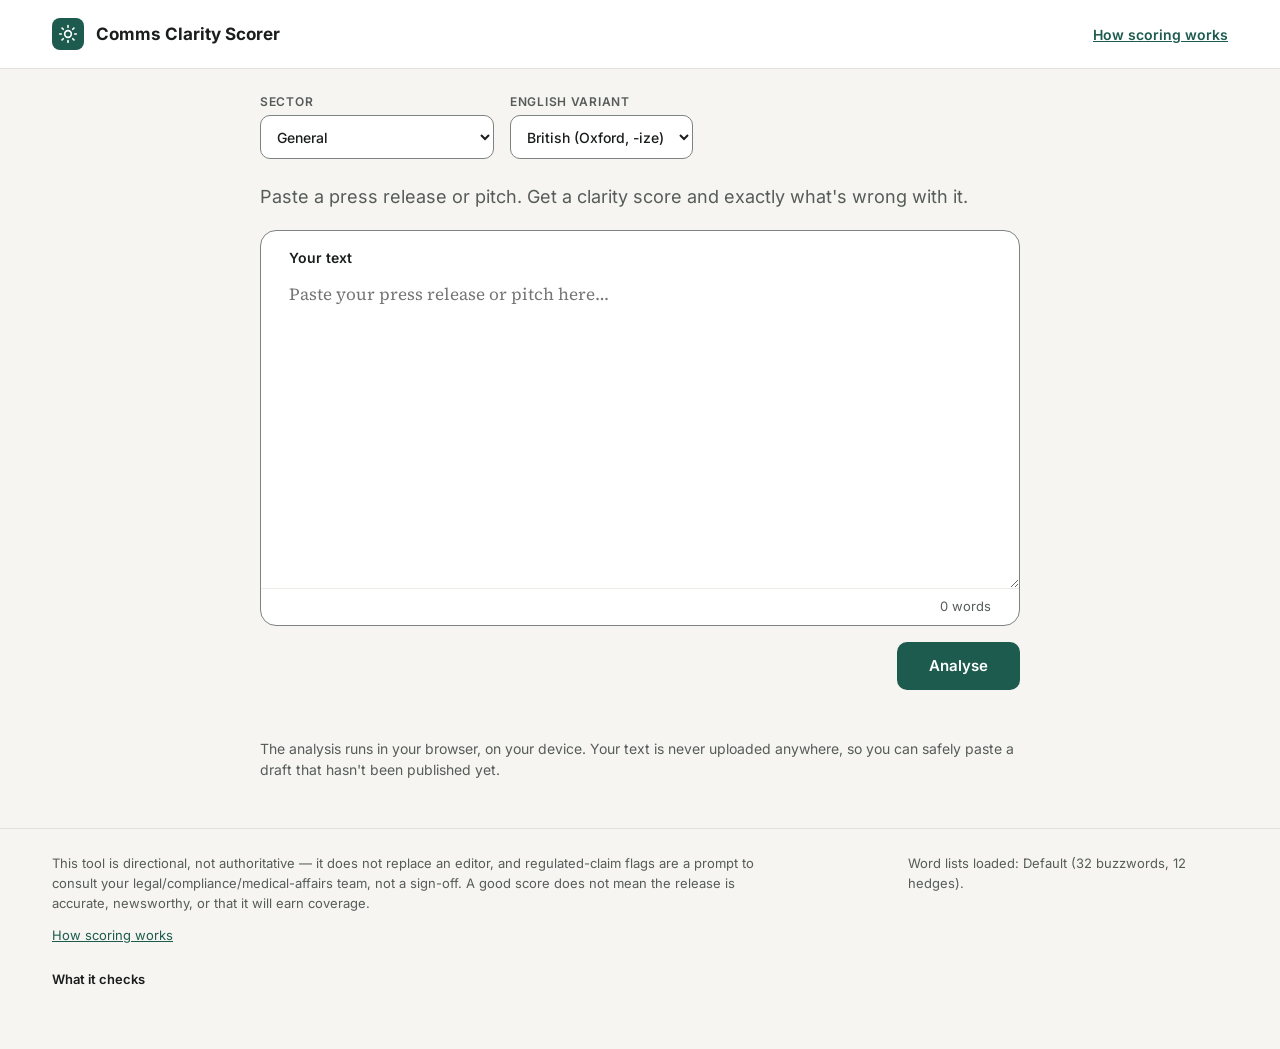
==== commit c58b2e6a: "Restructure the page into Input and Results states (UI-2) Implements the layout from UI-SPEC section" ====
--- a/index.html
+++ b/index.html
@@ -13,7 +13,6 @@
 <link rel="stylesheet" href="css/view-controls.css">
 <link rel="stylesheet" href="css/rewrites.css">
 <link rel="stylesheet" href="css/highlights.css">
-<link rel="stylesheet" href="css/responsive.css">
 <link rel="stylesheet" href="css/print.css" media="print">
 </head>
 <body>
@@ -39,194 +38,89 @@
       <path d="M21 12a8 8 0 0 1-11.6 7.1L4 20.5l1.4-4.9A8 8 0 1 1 21 12z"></path>
     </symbol>
   </defs>
+    <symbol id="icon-sun" viewBox="0 0 24 24" fill="none" stroke="currentColor" stroke-width="2" stroke-linecap="round" stroke-linejoin="round">
+      <circle cx="12" cy="12" r="4"></circle>
+      <path d="M12 2v2M12 20v2M4.9 4.9l1.4 1.4M17.7 17.7l1.4 1.4M2 12h2M20 12h2M4.9 19.1l1.4-1.4M17.7 6.3l1.4-1.4"></path>
+    </symbol>
+    <symbol id="icon-arrow-left" viewBox="0 0 24 24" fill="none" stroke="currentColor" stroke-width="2" stroke-linecap="round" stroke-linejoin="round">
+      <path d="M19 12H5M11 18l-6-6 6-6"></path>
+    </symbol>
+  </defs>
 </svg>
 
-<header>
-  <h1>Comms Clarity Scorer</h1>
-  <p>Paste a press release or pitch. Get a clarity score and exactly what's wrong with it.</p>
+<header class="site-header">
+  <div class="container site-header-inner">
+    <div class="brand">
+      <span class="brand-logo" aria-hidden="true"><svg class="brand-icon" focusable="false"><use href="#icon-sun"></use></svg></span>
+      <h1 class="brand-name">Comms Clarity Scorer</h1>
+    </div>
+    <a class="header-link" href="docs.html?doc=scoring">How scoring works</a>
+  </div>
 </header>
 
-<div class="sector-bar">
-  <label for="sector-select">Sector</label>
-  <select id="sector-select">
-    <option value="general">General</option>
-    <option value="healthcare">Healthcare</option>
-    <option value="greenwashing">Environmental claims</option>
-    <option value="ai">AI</option>
-    <option value="forward-looking">Forward-looking statements</option>
-  </select>
-</div>
-
 <div id="results-announcer" role="status" aria-live="polite" class="visually-hidden"></div>
 
-<main class="layout">
-  <div class="col-text">
-    <section id="input-section">
-      <label for="input-text">Your text</label>
-      <textarea id="input-text" placeholder="Paste your press release or pitch here…"></textarea>
-
-      <div class="variant-row">
-        <label for="variant-select">English variant</label>
-        <select id="variant-select">
-          <option value="british-oxford">British (Oxford, -ize)</option>
-          <option value="british">British (-ise)</option>
-          <option value="american">American</option>
-        </select>
-      </div>
-
-      <button id="analyze-btn" type="button">Analyze</button>
-      <p class="privacy-note">The analysis runs in your browser, on your device. Your text is never uploaded anywhere, so you can safely paste a draft that hasn't been published yet.</p>
-      <p id="config-status" class="config-status">Loading word lists…</p>
-    </section>
-
-    <section id="annotated-text-section" hidden>
-      <h2>Your text, annotated</h2>
-      <div class="legend">
-        <span><span class="swatch hl-strength" aria-hidden="true">Aa</span> Strength (good) — double underline</span>
-        <span><span class="swatch hl-concrete" aria-hidden="true">Aa</span> Concrete detail (good) — double underline</span>
-        <span><span class="swatch hl-buzz" aria-hidden="true">Aa</span> Buzzword — dotted underline</span>
-        <span><span class="swatch hl-hedge" aria-hidden="true">Aa</span> Hedge word — dotted underline</span>
-        <span><span class="swatch hl-nominal" aria-hidden="true">Aa</span> Nominalisation — dotted underline</span>
-        <span><span class="swatch hl-superlative" aria-hidden="true">Aa</span> Superlative / absolute claim — wavy underline</span>
-        <span><span class="swatch hl-regulated" aria-hidden="true">Aa</span> Regulated claim — wavy underline</span>
-        <span><span class="swatch hl-passive" aria-hidden="true">Aa</span> Passive voice — dashed underline</span>
-        <span><span class="swatch hl-acronym" aria-hidden="true">Aa</span> Acronym (first use) — dashed underline</span>
-        <span><span class="swatch hl-long" aria-hidden="true">Aa</span> Long sentence — background tint</span>
-        <span><span class="swatch hl-quote" aria-hidden="true">Aa</span> Empty quote — background tint</span>
-      </div>
-      <p class="tap-hint">Tap a highlight for the explanation. Faded text is boilerplate (an "About", "Notes to editors"/references, or contact block) — excluded from your score and graded separately below.</p>
-      <div id="annotated-output" class="card"></div>
-    </section>
+<main id="main" class="container page">
+
+  <div class="toolbar">
+    <div class="toolbar-field">
+      <label for="sector-select">Sector</label>
+      <select id="sector-select">
+        <option value="general">General</option>
+        <option value="healthcare">Healthcare</option>
+        <option value="greenwashing">Environmental claims</option>
+        <option value="ai">AI</option>
+        <option value="forward-looking">Forward-looking statements</option>
+      </select>
+    </div>
+    <div class="toolbar-field">
+      <label for="variant-select">English variant</label>
+      <select id="variant-select">
+        <option value="british-oxford">British (Oxford, -ize)</option>
+        <option value="british">British (-ise)</option>
+        <option value="american">American</option>
+      </select>
+    </div>
+    <div class="toolbar-field toolbar-levels">
+      <span class="toolbar-label" id="view-level-label">Detail level</span>
+      <div class="segmented" role="group" aria-labelledby="view-level-label">
+        <button type="button" class="segment" data-level="glance" aria-pressed="false" aria-describedby="view-level-desc">Glance</button>
+        <button type="button" class="segment" data-level="working" aria-pressed="false" aria-describedby="view-level-desc">Working</button>
+        <button type="button" class="segment" data-level="full" aria-pressed="false" aria-describedby="view-level-desc">Full</button>
+      </div>
+      <p id="view-level-desc" class="view-level-desc"></p>
+    </div>
+    <div class="toolbar-spacer"></div>
+    <div class="toolbar-results">
+      <button id="score-new-btn" type="button" class="primary">Score new text</button>
+    </div>
   </div>
 
-  <div class="col-scores">
-    <section id="results-panel" hidden>
-
-      <fieldset id="view-level-group" class="view-level-group">
-        <legend>Detail level</legend>
-        <label class="view-level-option">
-          <input type="radio" name="view-level" value="glance">
-          <span class="view-level-name">Glance</span>
-          <span class="view-level-desc">Grade and headline only</span>
-        </label>
-        <label class="view-level-option">
-          <input type="radio" name="view-level" value="working">
-          <span class="view-level-name">Working</span>
-          <span class="view-level-desc">Scores and the top five fixes</span>
-        </label>
-        <label class="view-level-option">
-          <input type="radio" name="view-level" value="full">
-          <span class="view-level-name">Full</span>
-          <span class="view-level-desc">Everything, including sources</span>
-        </label>
-      </fieldset>
-
+  <section id="input-section" class="input-state">
+    <p class="intro">Paste a press release or pitch. Get a clarity score and exactly what's wrong with it.</p>
+    <div class="textbox-card">
+      <label for="input-text" class="textbox-label">Your text</label>
+      <textarea id="input-text" spellcheck="false" aria-describedby="empty-message" placeholder="Paste your press release or pitch here…"></textarea>
+      <p class="textbox-footer" id="word-count" aria-hidden="true">0 words</p>
+    </div>
+    <p id="empty-message" class="empty-message" role="status" aria-live="polite"></p>
+    <div class="actions-row">
+      <button id="analyze-btn" type="button" class="primary primary-large">Analyse</button>
+    </div>
+  </section>
+
+  <div id="results-panel" class="results-state" hidden>
+
+    <section id="forecast" class="forecast-region" aria-labelledby="overall-grade-heading" tabindex="-1">
       <div id="headline-metric" class="card"></div>
-
-      <section id="overall-card" class="card" aria-labelledby="overall-grade-heading">
+      <div id="overall-card" class="card">
         <h2 id="overall-grade-heading" class="summary-title">Overall grade</h2>
         <div id="overall-grade"><span id="overall-grade-icon" aria-hidden="true"></span> <span id="overall-grade-text">&mdash;</span></div>
         <p id="overall-verdict"></p>
-      </section>
-
-      <section id="boilerplate-note" class="card" hidden></section>
-
-      <section id="worst-offenders" class="card">
-        <h2>Top five fixes</h2>
-        <p class="section-intro">The worst specific sentences, ranked worst to least-bad, with a suggested rewrite where the tool has one.</p>
-        <ol id="worst-offenders-list"></ol>
-      </section>
-
-      <section id="sub-scores">
-        <h2>Checks</h2>
-
-        <details class="card" id="card-concreteness">
-          <summary><h3 class="summary-title">Concreteness</h3><span class="summary-score" id="score-concreteness">&mdash;</span></summary>
-          <div class="card-body" id="body-concreteness"></div>
-        </details>
-
-        <details class="card" id="card-strengths">
-          <summary><h3 class="summary-title">Strengths</h3><span class="summary-score" id="score-strengths">&mdash;</span></summary>
-          <div class="card-body" id="body-strengths"></div>
-        </details>
-
-        <details class="card" id="card-empty-quote">
-          <summary><h3 class="summary-title">Empty quote detector</h3><span class="summary-score" id="score-empty-quote">&mdash;</span></summary>
-          <div class="card-body" id="body-empty-quote"></div>
-        </details>
-
-        <details class="card" id="card-buzzword">
-          <summary><h3 class="summary-title">Buzzword density</h3><span class="summary-score" id="score-buzzword">&mdash;</span></summary>
-          <div class="card-body" id="body-buzzword"></div>
-        </details>
-
-        <details class="card" id="card-sentence-length">
-          <summary><h3 class="summary-title">Sentence length</h3><span class="summary-score" id="score-sentence-length">&mdash;</span></summary>
-          <div class="card-body" id="body-sentence-length"></div>
-        </details>
-
-        <details class="card" id="card-readability">
-          <summary><h3 class="summary-title">Readability</h3><span class="summary-score" id="score-readability">&mdash;</span></summary>
-          <div class="card-body" id="body-readability"></div>
-        </details>
-
-        <details class="card" id="card-passive">
-          <summary><h3 class="summary-title">Passive voice</h3><span class="summary-score" id="score-passive">&mdash;</span></summary>
-          <div class="card-body" id="body-passive"></div>
-        </details>
-
-        <details class="card" id="card-hedging">
-          <summary><h3 class="summary-title">Hedging &amp; weasel words</h3><span class="summary-score" id="score-hedging">&mdash;</span></summary>
-          <div class="card-body" id="body-hedging"></div>
-        </details>
-
-        <details class="card" id="card-superlatives">
-          <summary><h3 class="summary-title">Superlatives &amp; absolute claims</h3><span class="summary-score" id="score-superlatives">&mdash;</span></summary>
-          <div class="card-body" id="body-superlatives"></div>
-        </details>
-
-        <details class="card" id="card-nominalisation">
-          <summary><h3 class="summary-title">Nominalisation</h3><span class="summary-score" id="score-nominalisation">&mdash;</span></summary>
-          <div class="card-body" id="body-nominalisation"></div>
-        </details>
-
-        <details class="card" id="card-self-reference">
-          <summary><h3 class="summary-title">Self-reference</h3><span class="summary-score" id="score-self-reference">&mdash;</span></summary>
-          <div class="card-body" id="body-self-reference"></div>
-        </details>
-
-        <details class="card" id="card-acronym">
-          <summary><h3 class="summary-title">Acronym load</h3><span class="summary-score" id="score-acronym">&mdash;</span></summary>
-          <div class="card-body" id="body-acronym"></div>
-        </details>
-
-        <details class="card" id="card-inverted-pyramid">
-          <summary><h3 class="summary-title">Inverted pyramid</h3><span class="summary-score" id="score-inverted-pyramid">&mdash;</span></summary>
-          <div class="card-body" id="body-inverted-pyramid"></div>
-        </details>
-
-        <details class="card" id="card-consistency">
-          <summary><h3 class="summary-title">Consistency &amp; typos</h3><span class="summary-score" id="score-consistency">&mdash;</span></summary>
-          <div class="card-body" id="body-consistency"></div>
-        </details>
-
-        <details class="card" id="card-english-variant">
-          <summary><h3 class="summary-title">English variant</h3><span class="summary-score" id="score-english-variant">&mdash;</span></summary>
-          <div class="card-body" id="body-english-variant"></div>
-        </details>
-
-        <details class="card" id="card-regulated-claims">
-          <summary><h3 class="summary-title">Regulated claims</h3><span class="summary-score" id="score-regulated-claims">&mdash;</span></summary>
-          <div class="card-body" id="body-regulated-claims"></div>
-        </details>
-      </section>
-
-      <section id="rewrite-suggestions" class="card">
-        <h2>Rewrite suggestions</h2>
-        <p class="section-intro">"Suggested rewrite" is an automatic fix — check the grammar before using it. "Worth asking yourself" is a question the tool can't answer for you.</p>
-        <ol id="rewrite-suggestions-list"></ol>
-      </section>
-
+      </div>
+    </section>
+
+    <div class="results-actions">
       <button id="copy-report-btn" type="button" class="secondary">
         <svg class="btn-icon" aria-hidden="true" focusable="false"><use href="#icon-copy"></use></svg>
         <span class="btn-label">Copy report</span>
@@ -257,12 +151,156 @@
           </button>
         </div>
       </div>
+    </div>
+
+    <div class="results-columns">
+      <section id="annotated-text-section" class="document-card" aria-labelledby="annotated-heading" hidden>
+        <div class="document-header">
+          <h2 id="annotated-heading">Your text, annotated</h2>
+          <button id="edit-text-btn" type="button" class="text-button">
+            <svg class="btn-icon" aria-hidden="true" focusable="false"><use href="#icon-arrow-left"></use></svg>
+            <span>Edit text</span>
+          </button>
+        </div>
+        <div class="legend">
+          <span><span class="swatch hl-strength" aria-hidden="true">Aa</span> Strength (good) — double underline</span>
+          <span><span class="swatch hl-concrete" aria-hidden="true">Aa</span> Concrete detail (good) — double underline</span>
+          <span><span class="swatch hl-buzz" aria-hidden="true">Aa</span> Buzzword — dotted underline</span>
+          <span><span class="swatch hl-hedge" aria-hidden="true">Aa</span> Hedge word — dotted underline</span>
+          <span><span class="swatch hl-nominal" aria-hidden="true">Aa</span> Nominalisation — dotted underline</span>
+          <span><span class="swatch hl-superlative" aria-hidden="true">Aa</span> Superlative / absolute claim — wavy underline</span>
+          <span><span class="swatch hl-regulated" aria-hidden="true">Aa</span> Regulated claim — wavy underline</span>
+          <span><span class="swatch hl-passive" aria-hidden="true">Aa</span> Passive voice — dashed underline</span>
+          <span><span class="swatch hl-acronym" aria-hidden="true">Aa</span> Acronym (first use) — dashed underline</span>
+          <span><span class="swatch hl-long" aria-hidden="true">Aa</span> Long sentence — background tint</span>
+          <span><span class="swatch hl-quote" aria-hidden="true">Aa</span> Empty quote — background tint</span>
+        </div>
+        <p class="tap-hint">Tap a highlight for the explanation. Faded text is boilerplate (an "About", "Notes to editors"/references, or contact block) — excluded from your score and graded separately below.</p>
+        <div id="annotated-output"></div>
+      </section>
+
+      <div class="side-column">
+        <section id="worst-offenders" class="card">
+          <h2>Top five fixes</h2>
+          <p class="section-intro">The worst specific sentences, ranked worst to least-bad, with a suggested rewrite where the tool has one.</p>
+          <ol id="worst-offenders-list"></ol>
+        </section>
+
+        <section id="boilerplate-note" class="card" hidden></section>
+      </div>
+    </div>
+
+    <section id="sub-scores">
+      <h2>Checks</h2>
+      <div class="checks-grid">
+        <details class="card" id="card-concreteness">
+          <summary><h3 class="summary-title">Concreteness</h3><span class="summary-score" id="score-concreteness">&mdash;</span></summary>
+          <div class="card-body" id="body-concreteness"></div>
+        </details>
+
+        <details class="card" id="card-strengths">
+          <summary><h3 class="summary-title">Strengths</h3><span class="summary-score" id="score-strengths">&mdash;</span></summary>
+          <div class="card-body" id="body-strengths"></div>
+        </details>
+
+        <details class="card" id="card-empty-quote">
+          <summary><h3 class="summary-title">Empty quote detector</h3><span class="summary-score" id="score-empty-quote">&mdash;</span></summary>
+          <div class="card-body" id="body-empty-quote"></div>
+        </details>
+
+        <details class="card" id="card-buzzword">
+          <summary><h3 class="summary-title">Buzzword density</h3><span class="summary-score" id="score-buzzword">&mdash;</span></summary>
+          <div class="card-body" id="body-buzzword"></div>
+        </details>
+
+        <details class="card" id="card-sentence-length">
+          <summary><h3 class="summary-title">Sentence length</h3><span class="summary-score" id="score-sentence-length">&mdash;</span></summary>
+          <div class="card-body" id="body-sentence-length"></div>
+        </details>
+
+        <details class="card" id="card-readability">
+          <summary><h3 class="summary-title">Readability</h3><span class="summary-score" id="score-readability">&mdash;</span></summary>
+          <div class="card-body" id="body-readability"></div>
+        </details>
+
+        <details class="card" id="card-passive">
+          <summary><h3 class="summary-title">Passive voice</h3><span class="summary-score" id="score-passive">&mdash;</span></summary>
+          <div class="card-body" id="body-passive"></div>
+        </details>
+
+        <details class="card" id="card-hedging">
+          <summary><h3 class="summary-title">Hedging &amp; weasel words</h3><span class="summary-score" id="score-hedging">&mdash;</span></summary>
+          <div class="card-body" id="body-hedging"></div>
+        </details>
+
+        <details class="card" id="card-superlatives">
+          <summary><h3 class="summary-title">Superlatives &amp; absolute claims</h3><span class="summary-score" id="score-superlatives">&mdash;</span></summary>
+          <div class="card-body" id="body-superlatives"></div>
+        </details>
+
+        <details class="card" id="card-nominalisation">
+          <summary><h3 class="summary-title">Nominalisation</h3><span class="summary-score" id="score-nominalisation">&mdash;</span></summary>
+          <div class="card-body" id="body-nominalisation"></div>
+        </details>
+
+        <details class="card" id="card-self-reference">
+          <summary><h3 class="summary-title">Self-reference</h3><span class="summary-score" id="score-self-reference">&mdash;</span></summary>
+          <div class="card-body" id="body-self-reference"></div>
+        </details>
+
+        <details class="card" id="card-acronym">
+          <summary><h3 class="summary-title">Acronym load</h3><span class="summary-score" id="score-acronym">&mdash;</span></summary>
+          <div class="card-body" id="body-acronym"></div>
+        </details>
+
+        <details class="card" id="card-inverted-pyramid">
+          <summary><h3 class="summary-title">Inverted pyramid</h3><span class="summary-score" id="score-inverted-pyramid">&mdash;</span></summary>
+          <div class="card-body" id="body-inverted-pyramid"></div>
+        </details>
+
+        <details class="card" id="card-consistency">
+          <summary><h3 class="summary-title">Consistency &amp; typos</h3><span class="summary-score" id="score-consistency">&mdash;</span></summary>
+          <div class="card-body" id="body-consistency"></div>
+        </details>
+
+        <details class="card" id="card-english-variant">
+          <summary><h3 class="summary-title">English variant</h3><span class="summary-score" id="score-english-variant">&mdash;</span></summary>
+          <div class="card-body" id="body-english-variant"></div>
+        </details>
+
+        <details class="card" id="card-regulated-claims">
+          <summary><h3 class="summary-title">Regulated claims</h3><span class="summary-score" id="score-regulated-claims">&mdash;</span></summary>
+          <div class="card-body" id="body-regulated-claims"></div>
+        </details>
+      </div>
+    </section>
+
+    <section id="rewrite-suggestions" class="rewrites-section">
+      <details class="card rewrites-details">
+        <summary><h2 class="summary-title">Rewrite suggestions</h2><span class="summary-score" id="rewrite-count"></span></summary>
+        <div class="card-body">
+          <p class="section-intro">"Suggested rewrite" is an automatic fix — check the grammar before using it. "Worth asking yourself" is a question the tool can't answer for you.</p>
+          <ol id="rewrite-suggestions-list"></ol>
+        </div>
+      </details>
     </section>
   </div>
+
+  <p class="privacy-note">The analysis runs in your browser, on your device. Your text is never uploaded anywhere, so you can safely paste a draft that hasn't been published yet.</p>
 </main>
 
-<footer>
-  <p>Checks: concreteness, strengths, empty-quote detection, buzzword density, sentence length, readability, passive voice, hedging, superlatives &amp; absolute claims, nominalisation, self-reference, acronym load, inverted pyramid structure, consistency &amp; typos, English variant, and regulated claims (off by default, and never counted toward the overall grade). See <a href="docs.html?doc=scoring" aria-label="SCORING.md methodology document">SCORING.md</a> for exactly how each is calculated, including known limitations. This tool is directional, not authoritative — it does not replace an editor, and regulated-claim flags are a prompt to consult your legal/compliance/medical-affairs team, not a sign-off. A good score does not mean the release is accurate, newsworthy, or that it will earn coverage.</p>
+<footer class="site-footer">
+  <div class="container footer-inner">
+    <div class="footer-main">
+      <p>This tool is directional, not authoritative — it does not replace an editor, and regulated-claim flags are a prompt to consult your legal/compliance/medical-affairs team, not a sign-off. A good score does not mean the release is accurate, newsworthy, or that it will earn coverage.</p>
+      <p><a href="docs.html?doc=scoring">How scoring works</a></p>
+      <details class="what-it-checks">
+        <summary>What it checks</summary>
+        <p>Checks: concreteness, strengths, empty-quote detection, buzzword density, sentence length, readability, passive voice, hedging, superlatives &amp; absolute claims, nominalisation, self-reference, acronym load, inverted pyramid structure, consistency &amp; typos, English variant, and regulated claims (off by default, and never counted toward the overall grade). See <a href="docs.html?doc=scoring" aria-label="SCORING.md methodology document">SCORING.md</a> for exactly how each is calculated, including known limitations.</p>
+      </details>
+    </div>
+    <p id="config-status" class="config-status">Loading word lists…</p>
+  </div>
 </footer>
 
 <script src="js/dom.js"></script>
--- a/css/layout.css
+++ b/css/layout.css
@@ -1,42 +1,251 @@
-header {
-  padding: var(--space-5) var(--space-4) var(--space-4) var(--space-4);
+/* Page structure (UI-SPEC §2) and responsive behaviour (§7). */
+
+.container {
+  width: 100%;
+  max-width: var(--container);
+  margin: 0 auto;
+  padding-left: var(--gutter);
+  padding-right: var(--gutter);
+}
+
+section { margin-bottom: var(--space-6); }
+
+/* ---- Header (both states) ---- */
+.site-header {
   background: var(--surface);
   border-bottom: var(--border-thin) solid var(--line);
 }
-
-header h1 { margin: 0 0 var(--space-1) 0; font-size: var(--fs-heading); }
-header p { margin: 0; color: var(--muted); font-size: var(--fs-body); }
-
-.sector-bar {
+.site-header-inner {
+  display: flex;
+  align-items: center;
+  justify-content: space-between;
+  flex-wrap: wrap;
+  gap: var(--space-3);
+  min-height: 64px;
+  padding-top: var(--space-3);
+  padding-bottom: var(--space-3);
+}
+.brand { display: flex; align-items: center; gap: var(--space-3); }
+.brand-logo {
+  display: inline-flex;
+  align-items: center;
+  justify-content: center;
+  width: 32px;
+  height: 32px;
+  flex: none;
+  border-radius: var(--radius-logo);
+  background: var(--accent);
+  color: var(--on-accent);
+}
+.brand-icon { width: 20px; height: 20px; }
+.brand-name { margin: 0; font-size: var(--fs-input); font-weight: 700; line-height: var(--lh-headline); }
+.header-link {
+  display: inline-flex;
+  align-items: center;
+  min-height: var(--target-min);
+  font-size: var(--fs-ui);
+  font-weight: 600;
+  color: var(--accent);
+}
+
+/* ---- Page body ---- */
+.page {
+  display: flex;
+  flex-direction: column;
+  padding-top: var(--space-6);
+}
+
+/* ---- Toolbar (one row, wraps on narrow screens) ---- */
+.toolbar {
+  display: flex;
+  flex-wrap: wrap;
+  align-items: flex-end;
+  gap: var(--space-3) var(--space-4);
+  margin-bottom: var(--space-6);
+}
+.toolbar-field { display: flex; flex-direction: column; gap: var(--space-1); }
+.toolbar-field label,
+.toolbar-label {
+  margin: 0;
+  font-size: var(--fs-eyebrow);
+  font-weight: 600;
+  letter-spacing: var(--tracking-eyebrow);
+  text-transform: uppercase;
+  color: var(--muted);
+}
+.toolbar-levels { flex-direction: row; flex-wrap: wrap; align-items: center; column-gap: var(--space-3); }
+.toolbar-levels .toolbar-label { flex-basis: 100%; }
+.toolbar-spacer { flex: 1 1 0; }
+.toolbar-results { display: flex; gap: var(--space-2); }
+
+/* ---- States ---- */
+/* Input: everything centred in one 760px column, toolbar included. */
+body[data-state="input"] .page { max-width: calc(760px + 2 * var(--gutter)); }
+body[data-state="input"] .toolbar-levels,
+body[data-state="input"] .toolbar-results,
+body[data-state="input"] #results-panel { display: none !important; }
+body[data-state="results"] #input-section,
+body[data-state="results"] .what-it-checks { display: none !important; }
+
+/* #results-panel is a plain wrapper; display: contents lets the privacy note,
+   which sits after it in the DOM, be ordered between the forecast and the
+   columns without duplicating it. */
+#results-panel:not([hidden]) { display: contents; }
+.toolbar { order: 0; }
+#input-section, .forecast-region { order: 1; }
+.privacy-note { order: 2; }
+.results-actions { order: 3; }
+.results-columns { order: 4; }
+#sub-scores { order: 5; }
+#rewrite-suggestions { order: 6; }
+
+/* ---- Input state ---- */
+.intro { margin: 0 0 var(--space-5); font-size: var(--fs-text); color: var(--muted); }
+.textbox-card {
+  display: flex;
+  flex-direction: column;
   background: var(--surface);
-  border-bottom: var(--border-thin) solid var(--line);
-  padding: var(--space-2) var(--space-4);
-  display: flex;
-  align-items: center;
+  border: var(--border-thin) solid var(--control-border);
+  border-radius: var(--radius-doc);
+  overflow: hidden;
+}
+.textbox-card:focus-within { outline: var(--focus-ring); outline-offset: var(--focus-offset); }
+.textbox-label {
+  margin: 0;
+  padding: var(--space-4) 28px 0;
+  font-size: var(--fs-ui);
+}
+.textbox-card textarea {
+  min-height: 320px;
+  padding: var(--space-3) 28px var(--space-6);
+  border: none;
+  border-radius: 0;
+  font-size: var(--fs-input);
+  line-height: var(--lh-input);
+}
+.textbox-card textarea:focus-visible { outline: none; } /* the card shows the focus ring */
+.textbox-footer {
+  margin: 0;
+  padding: var(--space-2) 28px;
+  border-top: var(--border-thin) solid var(--line-soft);
+  text-align: right;
+  font-size: var(--fs-meta);
+  color: var(--muted);
+}
+.empty-message { margin: var(--space-2) 0 0; font-size: var(--fs-meta); color: var(--claim); font-weight: 600; }
+.empty-message:empty { display: none; }
+.actions-row { display: flex; justify-content: flex-end; margin-top: var(--space-4); }
+
+/* ---- Privacy note (callout styling arrives in UI-3) ---- */
+.privacy-note { margin: var(--space-6) 0 var(--space-6); }
+
+/* ---- Results state ---- */
+.forecast-region {
+  display: flex;
+  flex-wrap: wrap;
+  gap: var(--space-4);
+  margin-bottom: 0;
+}
+.forecast-region:focus { outline: none; }
+.forecast-region:focus-visible { outline: var(--focus-ring); outline-offset: var(--focus-offset); }
+.forecast-region > .card { flex: 1 1 320px; margin: 0; }
+
+.results-actions {
+  display: flex;
+  flex-wrap: wrap;
   gap: var(--space-2);
-  flex-wrap: wrap;
-}
-.sector-bar label { font-weight: 600; margin: 0; white-space: nowrap; }
-
-.layout {
-  max-width: var(--container);
-  margin: 0 auto;
-  padding: var(--space-4);
-}
-
-.col-text, .col-scores { width: 100%; }
-
-section { margin-bottom: var(--space-6); }
-
-footer {
-  max-width: var(--container);
-  margin: 0 auto;
-  padding: var(--space-4);
+  margin-bottom: var(--space-6);
+}
+.results-actions .export-actions,
+.results-actions .share-actions { margin-top: 0; }
+.results-actions .share-actions { flex-wrap: wrap; }
+
+.results-columns {
+  display: flex;
+  flex-wrap: wrap;
+  align-items: flex-start;
+  gap: var(--space-7);
+  margin-bottom: var(--space-7);
+}
+.document-card {
+  flex: 999 1 600px;
+  min-width: 0;
+  margin: 0;
+  background: var(--surface);
+  border: var(--border-thin) solid var(--line);
+  border-radius: var(--radius-doc);
+  padding: var(--space-8) 56px var(--space-9);
+}
+.document-header {
+  display: flex;
+  flex-wrap: wrap;
+  align-items: center;
+  justify-content: space-between;
+  gap: var(--space-2) var(--space-4);
+  margin-bottom: var(--space-4);
+}
+.document-header h2 { margin: 0; }
+#annotated-output { max-width: var(--measure-text); }
+.side-column {
+  flex: 1 1 340px;
+  min-width: min(300px, 100%);
+  max-width: 420px;
+}
+.side-column > section { margin-bottom: var(--space-4); }
+
+/* ---- Checks section ---- */
+#sub-scores h2 { font-size: var(--fs-heading); font-weight: 700; margin-bottom: var(--space-4); }
+.checks-grid { display: grid; grid-template-columns: minmax(0, 1fr); gap: var(--space-3); align-items: start; }
+.checks-grid > details.card { margin: 0; }
+@media (min-width: 1100px) {
+  .checks-grid { grid-template-columns: repeat(2, minmax(0, 1fr)); }
+}
+
+/* ---- Footer (both states) ---- */
+.site-footer {
+  border-top: var(--border-thin) solid var(--line);
+  margin-top: var(--space-6);
+  font-size: var(--fs-meta);
+  line-height: var(--lh-body);
   color: var(--muted);
-  font-size: var(--fs-meta);
-}
+}
+.footer-inner {
+  display: flex;
+  flex-wrap: wrap;
+  justify-content: space-between;
+  gap: var(--space-4) var(--space-7);
+  padding-top: var(--space-6);
+}
+.footer-main { flex: 1 1 420px; max-width: 720px; }
+.footer-main p { margin: 0 0 var(--space-3); }
+.site-footer a { color: var(--accent); }
+.site-footer .config-status { flex: 0 1 320px; margin: 0; }
+.what-it-checks summary {
+  display: inline-flex;
+  align-items: center;
+  min-height: var(--target-min);
+  cursor: pointer;
+  font-weight: 600;
+  color: var(--ink);
+}
+.what-it-checks summary:focus-visible { outline: var(--focus-ring); outline-offset: var(--focus-offset); }
+.what-it-checks p { margin-top: var(--space-2); }
 
 /* Formerly inline style attributes in index.html. */
 .icon-sprite { position: absolute; width: 0; height: 0; overflow: hidden; }
 .tap-hint { margin-top: calc(-1 * var(--space-2)); color: var(--muted); font-size: var(--fs-ui); }
 .section-intro { margin-top: 0; color: var(--muted); font-size: var(--fs-ui); }
+
+/* ---- Responsive (§7) ---- */
+@media (max-width: 767px) {
+  .page { padding-top: var(--space-4); }
+  .toolbar-levels { flex-basis: 100%; }
+  .segmented { flex: 1 1 100%; }
+  .toolbar-spacer { display: none; }
+  .toolbar-results, .toolbar-results button { flex: 1 1 100%; }
+  .document-card { padding: var(--space-6); }
+  .textbox-label, .textbox-footer { padding-left: var(--space-4); padding-right: var(--space-4); }
+  .textbox-card textarea { padding-left: var(--space-4); padding-right: var(--space-4); }
+  .actions-row button { flex: 1 1 100%; }
+  .side-column { max-width: none; }
+}
--- a/css/forms.css
+++ b/css/forms.css
@@ -13,11 +13,11 @@
   font-family: var(--font-serif);
 }
 
-.variant-row { margin-top: var(--space-3); }
-.variant-row label { display: inline; font-weight: 600; margin-right: var(--space-2); }
 select {
-  font-size: var(--fs-body);
-  padding: var(--space-2) var(--space-2);
+  min-height: var(--target-min);
+  font-size: var(--fs-ui);
+  font-weight: 500;
+  padding: 0 var(--space-3);
   border: var(--border-thin) solid var(--control-border);
   border-radius: var(--radius-control);
   background: var(--surface);
@@ -26,21 +26,32 @@
 }
 
 button {
-  display: flex;
+  font-family: inherit;
+  cursor: pointer;
+}
+
+button.primary,
+button.secondary {
+  display: inline-flex;
   align-items: center;
   justify-content: center;
   gap: var(--space-2);
-  width: 100%;
-  min-height: var(--target-primary);
-  font-size: var(--fs-input);
+  min-height: var(--target-min);
+  margin: 0;
+  padding: 0 var(--space-5);
+  font-size: var(--fs-ui);
   font-weight: 600;
+  border-radius: var(--radius-control);
+}
+
+button.primary {
   border: none;
-  border-radius: var(--radius-control);
   background: var(--accent);
   color: var(--on-accent);
-  cursor: pointer;
-  margin-top: var(--space-3);
+  transition: background-color var(--dur-fast) var(--ease);
 }
+button.primary:hover { background: var(--accent-hover); }
+button.primary-large { min-height: var(--target-primary); padding: 0 var(--space-7); font-size: var(--fs-body); }
 
 .btn-icon { width: 1.15em; height: 1.15em; flex: none; }
 
@@ -50,6 +61,32 @@
   background: var(--surface);
   color: var(--accent);
   border: var(--border-thin) solid var(--accent);
+}
+
+/* A button that reads as plain text, for in-page actions such as "Edit text".
+   Never underlined: a solid underline is reserved for real links. */
+button.text-button {
+  display: inline-flex;
+  align-items: center;
+  gap: var(--space-2);
+  min-height: var(--target-min);
+  margin: 0;
+  padding: 0 var(--space-2);
+  border: none;
+  border-radius: var(--radius-control);
+  background: transparent;
+  color: var(--accent);
+  font-size: var(--fs-ui);
+  font-weight: 600;
+}
+button.text-button:hover { background: var(--paper); }
+
+button:focus-visible,
+a:focus-visible,
+select:focus-visible,
+summary:focus-visible {
+  outline: var(--focus-ring);
+  outline-offset: var(--focus-offset);
 }
 
 .export-actions, .share-actions { display: flex; flex-wrap: wrap; gap: var(--space-2); margin-top: var(--space-3); }
@@ -63,9 +100,9 @@
   align-items: center;
   justify-content: center;
   gap: var(--space-2);
-  min-height: var(--target-primary);
-  padding: 0 var(--space-4);
-  font-size: var(--fs-input);
+  min-height: var(--target-min);
+  padding: 0 var(--space-5);
+  font-size: var(--fs-ui);
   font-weight: 600;
   border: var(--border-thin) solid var(--accent);
   border-radius: var(--radius-control);
@@ -76,9 +113,9 @@
 }
 a.secondary-link:active { opacity: 0.85; }
 
-.privacy-note { font-size: var(--fs-ui); color: var(--muted); margin-top: var(--space-3); }
+.privacy-note { font-size: var(--fs-ui); color: var(--muted); }
 
-.config-status { font-size: var(--fs-meta); color: var(--muted); margin-top: var(--space-2); }
+.config-status { font-size: var(--fs-meta); color: var(--muted); }
 /* The message text says what went wrong; weight and ink make it stand out
    without a colour of its own (the old amber was below 4.5:1 on paper). */
 .config-status.warn { color: var(--ink); font-weight: 600; }
--- a/css/view-controls.css
+++ b/css/view-controls.css
@@ -1,46 +1,55 @@
-.view-level-group {
-  display: flex;
-  flex-wrap: wrap;
-  gap: var(--space-2);
-  border: var(--border-thin) solid var(--line);
-  border-radius: var(--radius-control);
-  padding: var(--space-2) var(--space-3);
-  margin: 0 0 var(--space-4);
+/* Detail level: segmented control (§3) and what each level shows (§2). */
+
+.segmented {
+  display: inline-flex;
+  gap: 2px;
+  padding: 3px;
+  background: var(--line-soft);
+  border-radius: 12px;
 }
-.view-level-group legend {
-  padding: 0 var(--space-1);
-  font-size: var(--fs-eyebrow);
+.segment {
+  flex: 1 1 0;
+  width: auto;
+  min-height: var(--target-min);
+  margin: 0;
+  padding: 0 var(--space-4);
+  border: var(--border-thin) solid transparent;
+  border-radius: 9px;
+  background: transparent;
+  color: var(--muted);
+  font-size: var(--fs-ui);
+  font-weight: 500;
+}
+.segment:hover { color: var(--ink); }
+.segment[aria-pressed="true"] {
+  background: var(--surface);
+  border-color: var(--control-border);
+  box-shadow: var(--shadow-sm);
+  color: var(--ink);
   font-weight: 600;
+}
+.view-level-desc {
+  margin: 0;
+  font-size: var(--fs-meta);
   color: var(--muted);
-  text-transform: uppercase;
-  letter-spacing: var(--tracking-eyebrow);
 }
-.view-level-option {
-  display: flex;
-  align-items: baseline;
-  gap: var(--space-1);
-  flex: 1 1 auto;
-  padding: var(--space-1) var(--space-2);
-  border-radius: var(--radius-control);
-  cursor: pointer;
-}
-.view-level-option:hover { background: var(--paper); }
-.view-level-option:has(input:checked) { background: var(--accent); }
-.view-level-option:has(input:checked) .view-level-name,
-.view-level-option:has(input:checked) .view-level-desc { color: var(--on-accent); }
-.view-level-option input:focus-visible { outline: var(--focus-ring); outline-offset: var(--focus-offset); }
-.view-level-name { font-weight: 600; }
-.view-level-desc { font-size: var(--fs-meta); color: var(--muted); }
 
-body[data-view="glance"] #boilerplate-note,
+/* Glance: toolbar, forecast, privacy note and export actions only. */
+body[data-view="glance"] .results-columns,
 body[data-view="glance"] #sub-scores,
-body[data-view="glance"] #worst-offenders,
-body[data-view="glance"] #rewrite-suggestions,
-body[data-view="glance"] #copy-report-btn,
-body[data-view="glance"] .export-actions,
-body[data-view="glance"] .share-actions,
-body[data-view="glance"] #annotated-text-section,
-body[data-view="working"] #annotated-text-section {
+body[data-view="glance"] #rewrite-suggestions {
   display: none;
 }
+
+/* Working: plus the top five fixes in one centred column, and the checks.
+   No annotated text, boilerplate or rewrite suggestions. */
+body[data-view="working"] #annotated-text-section,
+body[data-view="working"] #boilerplate-note,
+body[data-view="working"] #rewrite-suggestions {
+  display: none !important;
+}
+body[data-view="working"] .results-columns { justify-content: center; }
+body[data-view="working"] .side-column { flex: 1 1 100%; max-width: 760px; }
+
+/* Rationale stays collapsed outside Full. */
 body[data-view="glance"] .why-wrap { display: none; }
--- a/css/print.css
+++ b/css/print.css
@@ -1,26 +1,24 @@
 @media print {
   * { -webkit-print-color-adjust: exact; print-color-adjust: exact; color-adjust: exact; }
 
-  /* No navigation, no buttons. */
-  .sector-bar,
-  #input-section > label,
-  #input-section textarea,
-  .variant-row,
-  #analyze-btn,
+  /* No navigation, no buttons. (Full print redesign: UI-4.) */
+  .header-link,
+  .toolbar,
+  #input-section,
   .privacy-note,
   .config-status,
+  .what-it-checks,
   .tap-hint,
-  #view-level-group,
-  #copy-report-btn,
-  .export-actions,
-  .share-actions,
+  .results-actions,
+  #edit-text-btn,
   .why-toggle,
   mark.hl .tip {
     display: none !important;
   }
 
   /* Show the full report on paper regardless of the on-screen detail level. */
-  #results-panel,
+  .forecast-region,
+  .results-columns,
   #boilerplate-note,
   #sub-scores,
   #worst-offenders,
@@ -28,12 +26,14 @@
   #annotated-text-section {
     display: block !important;
   }
+  .side-column { max-width: none !important; }
+  .checks-grid { display: block !important; }
   .why-panel[hidden] { display: block !important; }
   .why-panel { border-left-color: var(--ink); }
 
   body { padding: 0 !important; background: var(--surface) !important; color: var(--ink) !important; }
-  .layout { display: block !important; max-width: 100% !important; padding: 0 !important; }
-  .col-scores { position: static !important; }
+  .container { max-width: 100% !important; padding: 0 !important; }
+  .document-card { padding: 0 !important; border: none !important; }
   section { margin-bottom: var(--space-4); }
 
   a[href]::after { content: " (" attr(href) ")"; font-size: 0.75em; font-weight: normal; }
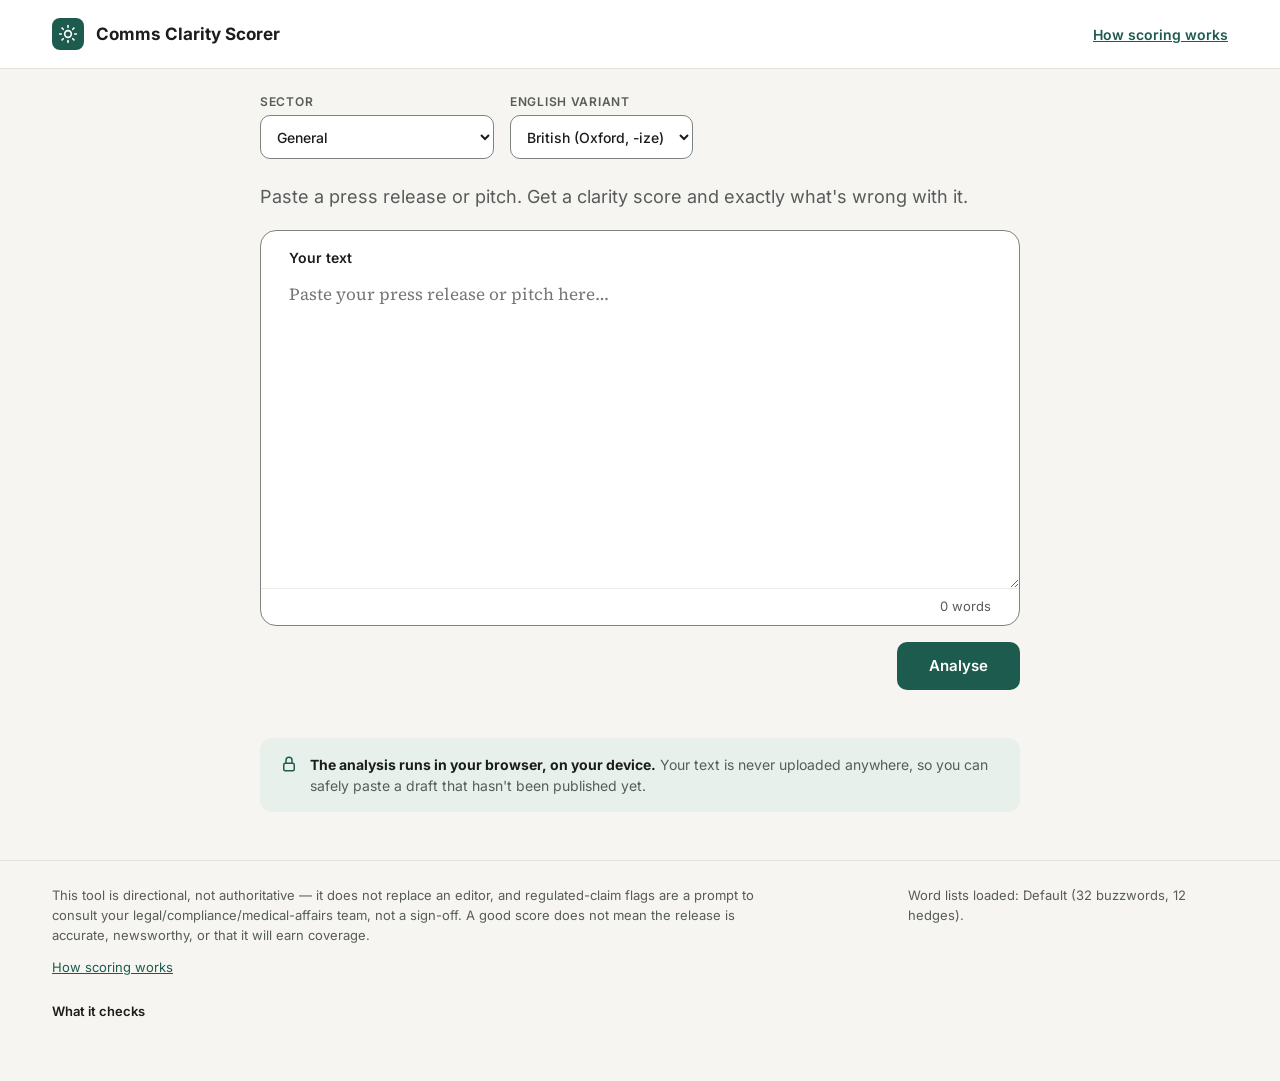
==== commit e8276412: "Build the results components and highlight families (UI-3) Implements UI-SPEC sections 3, 4, 6 and t" ====
--- a/index.html
+++ b/index.html
@@ -45,6 +45,16 @@
     <symbol id="icon-arrow-left" viewBox="0 0 24 24" fill="none" stroke="currentColor" stroke-width="2" stroke-linecap="round" stroke-linejoin="round">
       <path d="M19 12H5M11 18l-6-6 6-6"></path>
     </symbol>
+    <symbol id="icon-lock" viewBox="0 0 24 24" fill="none" stroke="currentColor" stroke-width="2" stroke-linecap="round" stroke-linejoin="round">
+      <rect x="5" y="11" width="14" height="10" rx="2"></rect>
+      <path d="M8 11V7a4 4 0 0 1 8 0v4"></path>
+    </symbol>
+    <symbol id="icon-check" viewBox="0 0 24 24" fill="none" stroke="currentColor" stroke-width="2" stroke-linecap="round" stroke-linejoin="round">
+      <path d="M5 12.5l4.5 4.5L19 7.5"></path>
+    </symbol>
+    <symbol id="icon-chevron-right" viewBox="0 0 24 24" fill="none" stroke="currentColor" stroke-width="2" stroke-linecap="round" stroke-linejoin="round">
+      <path d="M9 6l6 6-6 6"></path>
+    </symbol>
   </defs>
 </svg>
 
@@ -111,12 +121,34 @@
 
   <div id="results-panel" class="results-state" hidden>
 
-    <section id="forecast" class="forecast-region" aria-labelledby="overall-grade-heading" tabindex="-1">
-      <div id="headline-metric" class="card"></div>
-      <div id="overall-card" class="card">
-        <h2 id="overall-grade-heading" class="summary-title">Overall grade</h2>
-        <div id="overall-grade"><span id="overall-grade-icon" aria-hidden="true"></span> <span id="overall-grade-text">&mdash;</span></div>
-        <p id="overall-verdict"></p>
+    <section id="forecast" class="forecast-card" aria-labelledby="overall-grade-heading" tabindex="-1">
+      <div class="forecast-regions">
+        <div class="forecast-left">
+          <span id="overall-grade-icon" class="weather-icon"></span>
+          <div id="overall-grade" class="forecast-grade"><span id="overall-grade-text" class="grade-letter">&mdash;</span> <span id="overall-grade-score" class="grade-score"></span></div>
+          <p id="overall-grade-label" class="grade-condition"></p>
+        </div>
+        <div class="forecast-middle">
+          <h2 id="overall-grade-heading" class="eyebrow">Your forecast</h2>
+          <p id="headline-metric" class="headline-metric"></p>
+          <p id="overall-verdict" class="forecast-summary"></p>
+        </div>
+        <div class="forecast-right">
+          <div class="share-actions">
+            <button id="share-score-btn" type="button" class="secondary" aria-expanded="false" aria-controls="share-score-options">
+              <svg class="btn-icon" aria-hidden="true" focusable="false"><use href="#icon-share"></use></svg>
+              <span class="btn-label">Share score</span>
+            </button>
+            <div id="share-score-options" class="share-score-options" hidden>
+              <a id="share-whatsapp-link" class="secondary-link" href="https://wa.me/" target="_blank" rel="noopener noreferrer" aria-label="Share to WhatsApp (opens in a new tab)">
+                <span class="btn-label">Share to WhatsApp</span>
+              </a>
+              <button id="share-slack-btn" type="button" class="secondary">
+                <span class="btn-label">Share to Slack</span>
+              </button>
+            </div>
+          </div>
+        </div>
       </div>
     </section>
 
@@ -137,56 +169,44 @@
         </button>
       </div>
 
-      <div class="share-actions">
-        <button id="share-score-btn" type="button" class="secondary" aria-expanded="false" aria-controls="share-score-options">
-          <svg class="btn-icon" aria-hidden="true" focusable="false"><use href="#icon-share"></use></svg>
-          <span class="btn-label">Share score</span>
-        </button>
-        <div id="share-score-options" class="share-score-options" hidden>
-          <a id="share-whatsapp-link" class="secondary-link" href="https://wa.me/" target="_blank" rel="noopener noreferrer" aria-label="Share to WhatsApp (opens in a new tab)">
-            <span class="btn-label">Share to WhatsApp</span>
-          </a>
-          <button id="share-slack-btn" type="button" class="secondary">
-            <span class="btn-label">Share to Slack</span>
-          </button>
-        </div>
-      </div>
     </div>
 
     <div class="results-columns">
       <section id="annotated-text-section" class="document-card" aria-labelledby="annotated-heading" hidden>
         <div class="document-header">
-          <h2 id="annotated-heading">Your text, annotated</h2>
+          <h2 id="annotated-heading" class="eyebrow">Your text, annotated · <span id="annotated-word-count">0</span> words</h2>
           <button id="edit-text-btn" type="button" class="text-button">
             <svg class="btn-icon" aria-hidden="true" focusable="false"><use href="#icon-arrow-left"></use></svg>
             <span>Edit text</span>
           </button>
         </div>
-        <div class="legend">
-          <span><span class="swatch hl-strength" aria-hidden="true">Aa</span> Strength (good) — double underline</span>
-          <span><span class="swatch hl-concrete" aria-hidden="true">Aa</span> Concrete detail (good) — double underline</span>
-          <span><span class="swatch hl-buzz" aria-hidden="true">Aa</span> Buzzword — dotted underline</span>
-          <span><span class="swatch hl-hedge" aria-hidden="true">Aa</span> Hedge word — dotted underline</span>
-          <span><span class="swatch hl-nominal" aria-hidden="true">Aa</span> Nominalisation — dotted underline</span>
-          <span><span class="swatch hl-superlative" aria-hidden="true">Aa</span> Superlative / absolute claim — wavy underline</span>
-          <span><span class="swatch hl-regulated" aria-hidden="true">Aa</span> Regulated claim — wavy underline</span>
-          <span><span class="swatch hl-passive" aria-hidden="true">Aa</span> Passive voice — dashed underline</span>
-          <span><span class="swatch hl-acronym" aria-hidden="true">Aa</span> Acronym (first use) — dashed underline</span>
-          <span><span class="swatch hl-long" aria-hidden="true">Aa</span> Long sentence — background tint</span>
-          <span><span class="swatch hl-quote" aria-hidden="true">Aa</span> Empty quote — background tint</span>
+        <div class="chips" role="group" aria-label="Show or hide highlight types">
+          <button type="button" class="chip" data-family="strong" aria-pressed="true"><span class="chip-sample fam-strong" aria-hidden="true">Aa</span> <span class="chip-name">Strong detail</span> <span class="chip-count" id="count-strong">0</span></button>
+          <button type="button" class="chip" data-family="word" aria-pressed="true"><span class="chip-sample fam-word" aria-hidden="true">Aa</span> <span class="chip-name">Word choice</span> <span class="chip-count" id="count-word">0</span></button>
+          <button type="button" class="chip" data-family="claim" aria-pressed="true"><span class="chip-sample fam-claim" aria-hidden="true">Aa</span> <span class="chip-name">Claims</span> <span class="chip-count" id="count-claim">0</span></button>
+          <button type="button" class="chip" data-family="struct" aria-pressed="true"><span class="chip-sample fam-struct" aria-hidden="true">Aa</span> <span class="chip-name">Structure</span> <span class="chip-count" id="count-struct">0</span></button>
         </div>
         <p class="tap-hint">Tap a highlight for the explanation. Faded text is boilerplate (an "About", "Notes to editors"/references, or contact block) — excluded from your score and graded separately below.</p>
         <div id="annotated-output"></div>
       </section>
 
       <div class="side-column">
-        <section id="worst-offenders" class="card">
-          <h2>Top five fixes</h2>
+        <section id="worst-offenders" class="fixes-section">
+          <h2>Top five fixes <span class="heading-count" id="fix-count"></span></h2>
           <p class="section-intro">The worst specific sentences, ranked worst to least-bad, with a suggested rewrite where the tool has one.</p>
           <ol id="worst-offenders-list"></ol>
         </section>
 
-        <section id="boilerplate-note" class="card" hidden></section>
+        <section id="whats-working" class="side-card" aria-labelledby="whats-working-heading" hidden>
+          <h2 id="whats-working-heading">What's working</h2>
+          <ul id="whats-working-list" class="working-list"></ul>
+        </section>
+
+        <section id="boilerplate-note" class="side-card" aria-labelledby="boilerplate-heading" hidden>
+          <h2 id="boilerplate-heading">Boilerplate</h2>
+          <p class="boilerplate-figures"><span id="boilerplate-counts"></span> · <span class="not-in-score">not in main score</span></p>
+          <ul id="boilerplate-buzzwords" class="boilerplate-buzzwords"></ul>
+        </section>
       </div>
     </div>
 
@@ -194,82 +214,82 @@
       <h2>Checks</h2>
       <div class="checks-grid">
         <details class="card" id="card-concreteness">
-          <summary><h3 class="summary-title">Concreteness</h3><span class="summary-score" id="score-concreteness">&mdash;</span></summary>
+          <summary><h3 class="summary-title">Concreteness</h3><span class="summary-score" id="score-concreteness">&mdash;</span><svg class="summary-chevron" aria-hidden="true" focusable="false"><use href="#icon-chevron-right"></use></svg></summary>
           <div class="card-body" id="body-concreteness"></div>
         </details>
 
         <details class="card" id="card-strengths">
-          <summary><h3 class="summary-title">Strengths</h3><span class="summary-score" id="score-strengths">&mdash;</span></summary>
+          <summary><h3 class="summary-title">Strengths</h3><span class="summary-score" id="score-strengths">&mdash;</span><svg class="summary-chevron" aria-hidden="true" focusable="false"><use href="#icon-chevron-right"></use></svg></summary>
           <div class="card-body" id="body-strengths"></div>
         </details>
 
         <details class="card" id="card-empty-quote">
-          <summary><h3 class="summary-title">Empty quote detector</h3><span class="summary-score" id="score-empty-quote">&mdash;</span></summary>
+          <summary><h3 class="summary-title">Empty quote detector</h3><span class="summary-score" id="score-empty-quote">&mdash;</span><svg class="summary-chevron" aria-hidden="true" focusable="false"><use href="#icon-chevron-right"></use></svg></summary>
           <div class="card-body" id="body-empty-quote"></div>
         </details>
 
         <details class="card" id="card-buzzword">
-          <summary><h3 class="summary-title">Buzzword density</h3><span class="summary-score" id="score-buzzword">&mdash;</span></summary>
+          <summary><h3 class="summary-title">Buzzword density</h3><span class="summary-score" id="score-buzzword">&mdash;</span><svg class="summary-chevron" aria-hidden="true" focusable="false"><use href="#icon-chevron-right"></use></svg></summary>
           <div class="card-body" id="body-buzzword"></div>
         </details>
 
         <details class="card" id="card-sentence-length">
-          <summary><h3 class="summary-title">Sentence length</h3><span class="summary-score" id="score-sentence-length">&mdash;</span></summary>
+          <summary><h3 class="summary-title">Sentence length</h3><span class="summary-score" id="score-sentence-length">&mdash;</span><svg class="summary-chevron" aria-hidden="true" focusable="false"><use href="#icon-chevron-right"></use></svg></summary>
           <div class="card-body" id="body-sentence-length"></div>
         </details>
 
         <details class="card" id="card-readability">
-          <summary><h3 class="summary-title">Readability</h3><span class="summary-score" id="score-readability">&mdash;</span></summary>
+          <summary><h3 class="summary-title">Readability</h3><span class="summary-score" id="score-readability">&mdash;</span><svg class="summary-chevron" aria-hidden="true" focusable="false"><use href="#icon-chevron-right"></use></svg></summary>
           <div class="card-body" id="body-readability"></div>
         </details>
 
         <details class="card" id="card-passive">
-          <summary><h3 class="summary-title">Passive voice</h3><span class="summary-score" id="score-passive">&mdash;</span></summary>
+          <summary><h3 class="summary-title">Passive voice</h3><span class="summary-score" id="score-passive">&mdash;</span><svg class="summary-chevron" aria-hidden="true" focusable="false"><use href="#icon-chevron-right"></use></svg></summary>
           <div class="card-body" id="body-passive"></div>
         </details>
 
         <details class="card" id="card-hedging">
-          <summary><h3 class="summary-title">Hedging &amp; weasel words</h3><span class="summary-score" id="score-hedging">&mdash;</span></summary>
+          <summary><h3 class="summary-title">Hedging &amp; weasel words</h3><span class="summary-score" id="score-hedging">&mdash;</span><svg class="summary-chevron" aria-hidden="true" focusable="false"><use href="#icon-chevron-right"></use></svg></summary>
           <div class="card-body" id="body-hedging"></div>
         </details>
 
         <details class="card" id="card-superlatives">
-          <summary><h3 class="summary-title">Superlatives &amp; absolute claims</h3><span class="summary-score" id="score-superlatives">&mdash;</span></summary>
+          <summary><h3 class="summary-title">Superlatives &amp; absolute claims</h3><span class="summary-score" id="score-superlatives">&mdash;</span><svg class="summary-chevron" aria-hidden="true" focusable="false"><use href="#icon-chevron-right"></use></svg></summary>
           <div class="card-body" id="body-superlatives"></div>
         </details>
 
         <details class="card" id="card-nominalisation">
-          <summary><h3 class="summary-title">Nominalisation</h3><span class="summary-score" id="score-nominalisation">&mdash;</span></summary>
+          <summary><h3 class="summary-title">Nominalisation</h3><span class="summary-score" id="score-nominalisation">&mdash;</span><svg class="summary-chevron" aria-hidden="true" focusable="false"><use href="#icon-chevron-right"></use></svg></summary>
           <div class="card-body" id="body-nominalisation"></div>
         </details>
 
         <details class="card" id="card-self-reference">
-          <summary><h3 class="summary-title">Self-reference</h3><span class="summary-score" id="score-self-reference">&mdash;</span></summary>
+          <summary><h3 class="summary-title">Self-reference</h3><span class="summary-score" id="score-self-reference">&mdash;</span><svg class="summary-chevron" aria-hidden="true" focusable="false"><use href="#icon-chevron-right"></use></svg></summary>
           <div class="card-body" id="body-self-reference"></div>
         </details>
 
         <details class="card" id="card-acronym">
-          <summary><h3 class="summary-title">Acronym load</h3><span class="summary-score" id="score-acronym">&mdash;</span></summary>
+          <summary><h3 class="summary-title">Acronym load</h3><span class="summary-score" id="score-acronym">&mdash;</span><svg class="summary-chevron" aria-hidden="true" focusable="false"><use href="#icon-chevron-right"></use></svg></summary>
           <div class="card-body" id="body-acronym"></div>
         </details>
 
         <details class="card" id="card-inverted-pyramid">
-          <summary><h3 class="summary-title">Inverted pyramid</h3><span class="summary-score" id="score-inverted-pyramid">&mdash;</span></summary>
+          <summary><h3 class="summary-title">Inverted pyramid</h3><span class="summary-score" id="score-inverted-pyramid">&mdash;</span><svg class="summary-chevron" aria-hidden="true" focusable="false"><use href="#icon-chevron-right"></use></svg></summary>
           <div class="card-body" id="body-inverted-pyramid"></div>
         </details>
 
         <details class="card" id="card-consistency">
-          <summary><h3 class="summary-title">Consistency &amp; typos</h3><span class="summary-score" id="score-consistency">&mdash;</span></summary>
+          <summary><h3 class="summary-title">Consistency &amp; typos</h3><span class="summary-score" id="score-consistency">&mdash;</span><svg class="summary-chevron" aria-hidden="true" focusable="false"><use href="#icon-chevron-right"></use></svg></summary>
           <div class="card-body" id="body-consistency"></div>
         </details>
 
         <details class="card" id="card-english-variant">
-          <summary><h3 class="summary-title">English variant</h3><span class="summary-score" id="score-english-variant">&mdash;</span></summary>
+          <summary><h3 class="summary-title">English variant</h3><span class="summary-score" id="score-english-variant">&mdash;</span><svg class="summary-chevron" aria-hidden="true" focusable="false"><use href="#icon-chevron-right"></use></svg></summary>
           <div class="card-body" id="body-english-variant"></div>
         </details>
 
         <details class="card" id="card-regulated-claims">
-          <summary><h3 class="summary-title">Regulated claims</h3><span class="summary-score" id="score-regulated-claims">&mdash;</span></summary>
+          <summary><h3 class="summary-title">Regulated claims</h3><span class="summary-score" id="score-regulated-claims">&mdash;</span><svg class="summary-chevron" aria-hidden="true" focusable="false"><use href="#icon-chevron-right"></use></svg></summary>
           <div class="card-body" id="body-regulated-claims"></div>
         </details>
       </div>
@@ -277,7 +297,7 @@
 
     <section id="rewrite-suggestions" class="rewrites-section">
       <details class="card rewrites-details">
-        <summary><h2 class="summary-title">Rewrite suggestions</h2><span class="summary-score" id="rewrite-count"></span></summary>
+        <summary><h2 class="summary-title">Rewrite suggestions</h2><span class="summary-score" id="rewrite-count"></span><svg class="summary-chevron" aria-hidden="true" focusable="false"><use href="#icon-chevron-right"></use></svg></summary>
         <div class="card-body">
           <p class="section-intro">"Suggested rewrite" is an automatic fix — check the grammar before using it. "Worth asking yourself" is a question the tool can't answer for you.</p>
           <ol id="rewrite-suggestions-list"></ol>
@@ -286,7 +306,7 @@
     </section>
   </div>
 
-  <p class="privacy-note">The analysis runs in your browser, on your device. Your text is never uploaded anywhere, so you can safely paste a draft that hasn't been published yet.</p>
+  <p class="privacy-note"><svg class="privacy-icon" aria-hidden="true" focusable="false"><use href="#icon-lock"></use></svg><span><strong>The analysis runs in your browser, on your device.</strong> Your text is never uploaded anywhere, so you can safely paste a draft that hasn't been published yet.</span></p>
 </main>
 
 <footer class="site-footer">
--- a/css/tokens.css
+++ b/css/tokens.css
@@ -73,26 +73,6 @@
   --grade-c: #ECEFF2;
   --grade-d: #E7E8EA;
   --grade-e: #E1E2E5;
-
-  /* ---- Interim colours: retired in UI-3 ----
-     Today's highlight tints and grade colours, kept so the page looks the same
-     until §4 (highlight families) and §2 (forecast card) replace them. Each
-     border stays above 3:1 against its own tint, and every tint keeps text
-     contrast above 12:1. */
-  --interim-grade-good: #1d5b4f;
-  --interim-grade-warn: #b8860b;
-  --interim-grade-bad: #b3392c;
-  --interim-buzz-bg: #ffe08a;        --interim-buzz-border: #926a09;
-  --interim-long-bg: #ffd0c2;        --interim-long-border: #b84d2b;
-  --interim-hedge-bg: #cfe3ff;       --interim-hedge-border: #3b6fb3;
-  --interim-superlative-bg: #e6d6ff; --interim-superlative-border: #7b4fb8;
-  --interim-passive-bg: #ffd3e2;     --interim-passive-border: #b8365f;
-  --interim-nominal-bg: #f0dbf0;     --interim-nominal-border: #853285;
-  --interim-acronym-bg: #e2e2e2;     --interim-acronym-border: #616161;
-  --interim-concrete-bg: #dcf3d3;    --interim-concrete-border: #3f8f2a;
-  --interim-quote-bg: #ffbdbd;       --interim-quote-border: #c0392b;
-  --interim-strength-bg: #c8f0e6;    --interim-strength-border: #1f8a6b;
-  --interim-regulated-bg: #f3c9c9;   --interim-regulated-border: #7a1f1f;
 
   /* ---- Type ---- */
   --font-sans: "Inter", system-ui, -apple-system, "Segoe UI", Roboto, sans-serif;
--- a/css/layout.css
+++ b/css/layout.css
@@ -92,7 +92,7 @@
    columns without duplicating it. */
 #results-panel:not([hidden]) { display: contents; }
 .toolbar { order: 0; }
-#input-section, .forecast-region { order: 1; }
+#input-section, .forecast-card { order: 1; }
 .privacy-note { order: 2; }
 .results-actions { order: 3; }
 .results-columns { order: 4; }
@@ -136,19 +136,10 @@
 .empty-message:empty { display: none; }
 .actions-row { display: flex; justify-content: flex-end; margin-top: var(--space-4); }
 
-/* ---- Privacy note (callout styling arrives in UI-3) ---- */
-.privacy-note { margin: var(--space-6) 0 var(--space-6); }
+/* ---- Privacy callout (styled in cards.css) ---- */
+.privacy-note { margin: var(--space-6) 0; }
 
 /* ---- Results state ---- */
-.forecast-region {
-  display: flex;
-  flex-wrap: wrap;
-  gap: var(--space-4);
-  margin-bottom: 0;
-}
-.forecast-region:focus { outline: none; }
-.forecast-region:focus-visible { outline: var(--focus-ring); outline-offset: var(--focus-offset); }
-.forecast-region > .card { flex: 1 1 320px; margin: 0; }
 
 .results-actions {
   display: flex;
@@ -185,6 +176,7 @@
   margin-bottom: var(--space-4);
 }
 .document-header h2 { margin: 0; }
+.document-header #annotated-word-count { font-variant-numeric: tabular-nums; }
 #annotated-output { max-width: var(--measure-text); }
 .side-column {
   flex: 1 1 340px;
@@ -234,7 +226,7 @@
 /* Formerly inline style attributes in index.html. */
 .icon-sprite { position: absolute; width: 0; height: 0; overflow: hidden; }
 .tap-hint { margin-top: calc(-1 * var(--space-2)); color: var(--muted); font-size: var(--fs-ui); }
-.section-intro { margin-top: 0; color: var(--muted); font-size: var(--fs-ui); }
+.section-intro { margin: 0 0 var(--space-3); color: var(--muted); font-size: var(--fs-meta); }
 
 /* ---- Responsive (§7) ---- */
 @media (max-width: 767px) {
--- a/css/forms.css
+++ b/css/forms.css
@@ -59,9 +59,10 @@
 
 button.secondary {
   background: var(--surface);
-  color: var(--accent);
-  border: var(--border-thin) solid var(--accent);
+  color: var(--ink);
+  border: var(--border-thin) solid var(--control-border);
 }
+button.secondary:hover { background: var(--paper); }
 
 /* A button that reads as plain text, for in-page actions such as "Edit text".
    Never underlined: a solid underline is reserved for real links. */
@@ -104,10 +105,10 @@
   padding: 0 var(--space-5);
   font-size: var(--fs-ui);
   font-weight: 600;
-  border: var(--border-thin) solid var(--accent);
+  border: var(--border-thin) solid var(--control-border);
   border-radius: var(--radius-control);
   background: var(--surface);
-  color: var(--accent);
+  color: var(--ink);
   text-decoration: none;
   cursor: pointer;
 }
--- a/css/cards.css
+++ b/css/cards.css
@@ -1,54 +1,139 @@
 [hidden] { display: none !important; }
+
+/* Eyebrow labels: uppercase 12px (§1). */
+.eyebrow {
+  margin: 0;
+  font-family: var(--font-sans);
+  font-size: var(--fs-eyebrow);
+  font-weight: 600;
+  letter-spacing: var(--tracking-eyebrow);
+  text-transform: uppercase;
+  color: var(--muted);
+}
 
 .card {
   background: var(--surface);
   border: var(--border-thin) solid var(--line);
-  border-radius: var(--radius-control);
+  border-radius: var(--radius-card);
   padding: var(--space-4);
 }
 
-#headline-metric {
-  text-align: center;
-  font-size: var(--fs-heading);
+h2 { font-size: var(--fs-text); margin: 0 0 var(--space-3) 0; }
+
+/* ---- Forecast card (§2) ---- */
+.forecast-card {
+  --wx-bg: var(--grade-c);
+  background: var(--wx-bg);
+  border-radius: var(--radius-forecast);
+  padding: 36px 44px;
+  margin-bottom: 0;
+}
+.forecast-card[data-grade="a"] { --wx-bg: var(--grade-a); }
+.forecast-card[data-grade="b"] { --wx-bg: var(--grade-b); }
+.forecast-card[data-grade="c"] { --wx-bg: var(--grade-c); }
+.forecast-card[data-grade="d"] { --wx-bg: var(--grade-d); }
+.forecast-card[data-grade="e"] { --wx-bg: var(--grade-e); }
+.forecast-card:focus { outline: none; }
+.forecast-card:focus-visible { outline: var(--focus-ring); outline-offset: var(--focus-offset); }
+
+.forecast-regions {
+  display: flex;
+  flex-wrap: wrap;
+  align-items: center;
+  gap: var(--space-6) var(--space-8);
+}
+.forecast-left {
+  display: grid;
+  grid-template-columns: auto auto;
+  grid-template-rows: auto auto;
+  align-items: center;
+  column-gap: var(--space-4);
+}
+.weather-icon { grid-row: 1 / span 2; width: 80px; height: 80px; }
+.weather-svg { width: 100%; height: 100%; display: block; overflow: visible; }
+.weather-svg .wx-sun { fill: none; stroke: var(--sun); stroke-width: 1.6; stroke-linecap: round; }
+.weather-svg .wx-cloud { fill: var(--wx-bg); stroke: var(--ink); stroke-width: 1.6; stroke-linejoin: round; }
+.weather-svg .wx-rain { fill: none; stroke: var(--ink); stroke-width: 1.6; stroke-linecap: round; }
+
+.forecast-grade { display: flex; align-items: baseline; gap: var(--space-2); align-self: end; }
+.grade-letter { font-size: var(--fs-grade); font-weight: 700; line-height: var(--lh-tight); color: var(--ink); }
+.grade-score { font-size: var(--fs-text); font-weight: 600; color: var(--muted); }
+.grade-condition { margin: var(--space-1) 0 0; align-self: start; font-size: var(--fs-body); font-weight: 600; color: var(--muted); }
+
+.forecast-middle { flex: 1 1 420px; min-width: 0; }
+.headline-metric {
+  margin: var(--space-2) 0;
+  font-size: var(--fs-metric);
   font-weight: 700;
-  padding: var(--space-3) var(--space-4);
-  margin-bottom: var(--space-3);
-}
-
-#overall-card { text-align: center; }
-
-#overall-grade { font-size: var(--fs-metric); font-weight: 700; line-height: var(--lh-tight); margin: var(--space-1) 0; }
-#overall-verdict { font-size: var(--fs-input); margin: var(--space-1) 0 0 0; }
-
-.grade-good { color: var(--interim-grade-good); }
-.grade-warn { color: var(--interim-grade-warn); }
-.grade-bad { color: var(--interim-grade-bad); }
-
-h2 { font-size: var(--fs-text); margin: 0 0 var(--space-3) 0; }
-
-details.card { padding: 0; overflow: hidden; margin-bottom: var(--space-3); }
+  line-height: var(--lh-metric);
+  letter-spacing: var(--tracking-metric);
+  color: var(--ink);
+}
+.forecast-summary { margin: 0; font-size: var(--fs-text); color: var(--muted); }
+
+.forecast-right { align-self: flex-start; }
+.forecast-right .share-actions { margin-top: 0; justify-content: flex-end; }
+
+/* ---- Privacy callout (§3) ---- */
+.privacy-note {
+  display: flex;
+  align-items: flex-start;
+  gap: var(--space-3);
+  padding: var(--space-4) var(--space-5);
+  background: var(--accent-soft);
+  border-radius: 12px;
+  font-size: var(--fs-ui);
+  line-height: var(--lh-ui);
+  color: var(--muted);
+}
+.privacy-note strong { color: var(--ink); }
+.privacy-icon { flex: none; width: 18px; height: 18px; margin-top: 1px; color: var(--accent); }
+
+/* ---- Side column cards (§2) ---- */
+.side-card {
+  background: var(--surface);
+  border: var(--border-thin) solid var(--line);
+  border-radius: var(--radius-card);
+  padding: var(--space-5) 22px;
+}
+.working-list { list-style: none; margin: 0; padding: 0; display: flex; flex-direction: column; gap: var(--space-2); }
+.working-list li { display: flex; gap: var(--space-2); align-items: flex-start; font-size: var(--fs-ui); line-height: var(--lh-ui); }
+.working-icon { flex: none; width: 18px; height: 18px; margin-top: 1px; color: var(--good); }
+
+.boilerplate-figures { margin: 0 0 var(--space-2); font-size: var(--fs-ui); color: var(--ink); }
+.not-in-score { color: var(--muted); }
+.boilerplate-buzzwords { margin: 0; padding-left: var(--space-5); font-size: var(--fs-ui); color: var(--muted); }
+
+/* ---- Check cards (§2 Checks section) ---- */
+details.card { padding: 0; overflow: hidden; margin-bottom: var(--space-3); border-radius: var(--radius-card); }
 
 details.card summary {
   list-style: none;
   cursor: pointer;
-  padding: var(--space-4);
   display: flex;
   align-items: center;
   justify-content: space-between;
   gap: var(--space-3);
-  min-height: var(--target-min);
-}
-
+  min-height: 56px;
+  padding: var(--space-4) var(--space-5);
+}
 details.card summary::-webkit-details-marker { display: none; }
 
-.summary-title { font-weight: 600; font-size: var(--fs-base); margin: 0; display: inline; }
-.summary-score { font-weight: 700; white-space: nowrap; }
+.summary-title { font-weight: 600; font-size: var(--fs-body); margin: 0; display: inline; color: var(--ink); }
+.summary-score { margin-left: auto; font-size: var(--fs-ui); font-weight: 600; color: var(--muted); white-space: nowrap; }
+.summary-chevron {
+  flex: none;
+  width: 18px;
+  height: 18px;
+  color: var(--muted);
+  transition: transform var(--dur) var(--ease);
+}
+details[open] > summary .summary-chevron { transform: rotate(90deg); }
 
 .card-body {
-  padding: 0 var(--space-4) var(--space-4) var(--space-4);
-  border-top: var(--border-thin) solid var(--line);
-  padding-top: var(--space-3);
-  font-size: var(--fs-body);
+  padding: 0 var(--space-5) var(--space-5);
+  font-size: var(--fs-ui);
+  line-height: var(--lh-body);
   color: var(--muted);
 }
 
@@ -58,87 +143,75 @@
   font-family: var(--font-serif);
   font-style: italic;
   color: var(--ink);
-  border-left: 3px solid var(--interim-quote-border);
+  border-left: 3px solid var(--line);
   padding-left: var(--space-2);
   margin: var(--space-2) 0;
 }
 
-/* Finding / Action / Rationale segments */
+/* Finding / Action segments (markup from segBody in text-utils.js) */
 .seg-finding, .seg-action { margin: 0 0 var(--space-2) 0; color: var(--ink); }
 .seg-label {
   display: inline-block;
-  font-weight: 700;
+  font-weight: 600;
   text-transform: uppercase;
   font-size: var(--fs-eyebrow);
   letter-spacing: var(--tracking-eyebrow);
   margin-right: var(--space-2);
-}
-.seg-finding .seg-label { color: var(--muted); }
-.seg-action .seg-label { color: var(--accent); }
+  color: var(--muted);
+}
 .seg-finding ul, .seg-action ul { margin: var(--space-2) 0 0 0; padding-left: var(--space-5); }
 
-.why-wrap { margin-top: var(--space-2); }
+/* "Why this check exists": pill with a rotating chevron */
+.why-wrap { margin-top: var(--space-3); }
 
 .why-toggle {
   display: inline-flex;
   align-items: center;
   gap: var(--space-2);
-  width: auto;
-  min-height: var(--target-min);
+  min-height: 32px;
   margin: 0;
-  padding: var(--space-2) var(--space-4);
-  border: var(--border-thin) solid var(--line);
+  padding: 0 var(--space-3);
+  border: none;
   border-radius: var(--radius-pill);
-  background: var(--surface);
+  background: var(--line-soft);
   color: var(--muted);
   font-family: inherit;
-  font-size: var(--fs-meta);
-  font-weight: 600;
-  text-decoration: none;
+  font-size: var(--fs-eyebrow);
+  font-weight: 500;
   cursor: pointer;
-  transition: background-color var(--dur-fast) var(--ease), border-color var(--dur-fast) var(--ease), color var(--dur-fast) var(--ease);
-}
-
-.why-toggle:hover {
-  background: var(--paper);
-  border-color: var(--accent);
-  color: var(--accent);
-}
-
-.why-toggle:focus-visible {
-  outline: var(--focus-ring);
-  outline-offset: var(--focus-offset);
-}
-
-.why-chevron {
-  display: inline-block;
-  flex: none;
-  transition: transform var(--dur-fast) var(--ease);
-}
-
-.why-toggle[aria-expanded="true"] .why-chevron {
-  transform: rotate(90deg);
-}
-
-@media (prefers-reduced-motion: reduce) {
-  .why-toggle, .why-chevron { transition: none; }
-}
+}
+.why-toggle:hover { color: var(--ink); }
+.why-toggle:focus-visible { outline: var(--focus-ring); outline-offset: var(--focus-offset); }
+
+.why-chevron { display: inline-block; flex: none; transition: transform var(--dur) var(--ease); }
+.why-toggle[aria-expanded="true"] .why-chevron { transform: rotate(90deg); }
 
 .why-panel {
   margin-top: var(--space-2);
+  padding-left: 18px;
   font-size: var(--fs-meta);
   line-height: var(--lh-ui);
   color: var(--muted);
-  padding-left: var(--space-3);
-  border-left: 2px solid var(--line);
 }
 .why-panel[hidden] { display: none; }
 .why-panel p { margin: 0 0 var(--space-2) 0; }
 .why-panel ul { margin: var(--space-1) 0 0 0; padding-left: var(--space-4); }
 
+/* Sources: real external links, so a solid underline. */
 .card-body a, .why-panel a {
   color: var(--accent);
   text-decoration: underline;
-}
-
-#boilerplate-note { font-size: var(--fs-ui); color: var(--muted); border-style: dashed; }
+  text-decoration-style: solid;
+}
+
+@media (prefers-reduced-motion: reduce) {
+  .why-chevron, .summary-chevron { transition: none; }
+}
+
+@media (max-width: 767px) {
+  .forecast-card { padding: var(--space-6); }
+  .forecast-regions { flex-direction: column; align-items: flex-start; }
+  .forecast-middle { flex-basis: auto; }
+  .forecast-right { align-self: stretch; }
+  .forecast-right .share-actions { justify-content: flex-start; }
+}
--- a/css/rewrites.css
+++ b/css/rewrites.css
@@ -1,26 +1,85 @@
-#worst-offenders ol, #rewrite-suggestions ol { margin: 0; padding-left: var(--space-5); }
-#worst-offenders li, #rewrite-suggestions li { margin-bottom: var(--space-4); }
-#worst-offenders .reason { display: block; font-size: var(--fs-ui); color: var(--muted); }
-.worst-rewrite { display: block; margin-top: var(--space-2); font-size: var(--fs-ui); }
+/* Top five fixes and rewrite suggestions (UI-SPEC §2 fix cards). */
 
-.rewrite-tier {
+.fixes-section h2,
+.side-card h2 {
+  margin: 0 0 var(--space-3);
+  font-size: var(--fs-text);
+  font-weight: 700;
+}
+.heading-count { font-weight: 600; color: var(--muted); }
+
+#worst-offenders-list,
+#rewrite-suggestions-list {
+  list-style: none;
+  margin: 0;
+  padding: 0;
+  display: flex;
+  flex-direction: column;
+  gap: var(--space-3);
+}
+
+.fix-card {
+  background: var(--surface);
+  border: var(--border-thin) solid var(--line);
+  border-radius: var(--radius-card);
+  padding: var(--space-5) 22px;
+  font-size: var(--fs-body);
+  line-height: var(--lh-body);
+  color: var(--ink);
+}
+.fix-card:focus { outline: none; }
+.fix-card:focus-visible, .fix-card:target { outline: var(--focus-ring); outline-offset: var(--focus-offset); }
+.fix-empty { color: var(--muted); }
+
+.fix-head {
+  display: flex;
+  flex-wrap: wrap;
+  align-items: center;
+  gap: var(--space-2);
+  margin-bottom: var(--space-2);
+}
+.fix-number {
+  display: inline-flex;
+  align-items: center;
+  justify-content: center;
+  width: 18px;
+  height: 18px;
+  border-radius: var(--radius-pill);
+  background: var(--ink);
+  color: var(--on-accent);
+  font-size: 11px;
+  font-weight: 600;
+  line-height: 1;
+}
+.fix-detail { font-size: var(--fs-meta); color: var(--muted); }
+
+.fix-sentence {
+  margin: 0;
+  font-family: var(--font-serif);
+  font-size: var(--fs-body);
+  color: var(--muted);
+}
+.fix-try { margin: var(--space-2) 0 0; font-size: var(--fs-body); color: var(--ink); }
+.fix-try .eyebrow { margin-right: var(--space-1); }
+.fix-question { margin: var(--space-2) 0 0; font-style: italic; color: var(--ink); }
+
+.rewrite-original { font-family: var(--font-serif); color: var(--muted); text-decoration: line-through; }
+.rewrite-arrow { color: var(--muted); }
+.rewrite-new { font-family: var(--font-serif); color: var(--ink); font-weight: 600; }
+
+/* ---- Tier pills: weight, not colour, tells the tiers apart ---- */
+.tier-pill {
   display: inline-block;
+  padding: 3px 10px;
+  border-radius: var(--radius-pill);
   font-size: var(--fs-eyebrow);
-  font-weight: 700;
-  text-transform: uppercase;
-  letter-spacing: var(--tracking-eyebrow);
-  padding: 0.1rem var(--space-2);
-  border-radius: 4px;
-  background: var(--paper);
-  border: var(--border-thin) solid var(--line);
-  color: var(--muted);
-  margin-bottom: var(--space-1);
+  font-weight: 600;
+  line-height: 1.3;
+  white-space: nowrap;
 }
-.rewrite-arrow { color: var(--muted); }
-.rewrite-original { text-decoration: line-through; color: var(--muted); }
-.rewrite-new { color: var(--good); font-weight: 600; }
-.rewrite-question { font-style: italic; }
+.tier-rewrite { background: var(--ink); color: var(--on-accent); border: var(--border-thin) solid var(--ink); }
+.tier-question { background: transparent; color: var(--ink); border: var(--border-thin) solid var(--ink); }
+.tier-flag { background: transparent; color: var(--muted); border: var(--border-thin) dashed var(--muted); }
 
-/* Quoted sentences and rewrites use the serif, like the analysed text (§1). */
-#worst-offenders li, .rewrite-original, .rewrite-new, .rewrite-question { font-family: var(--font-serif); }
-#worst-offenders .reason, .rewrite-tier, .rewrite-arrow { font-family: var(--font-sans); }
+/* In the rewrite suggestions list the pill sits on its own line. */
+#rewrite-suggestions-list .tier-pill { margin-bottom: var(--space-2); }
--- a/css/highlights.css
+++ b/css/highlights.css
@@ -1,67 +1,132 @@
-#annotated-output { font-family: var(--font-serif); white-space: pre-wrap; font-size: var(--fs-base); line-height: var(--lh-input); }
-.boilerplate-text { opacity: 0.55; }
+/* Annotated text and highlight families (UI-SPEC §2 document card, §4). */
 
-.legend { display: flex; flex-wrap: wrap; gap: var(--space-3); font-size: var(--fs-meta); color: var(--muted); margin-bottom: var(--space-3); }
-.legend span { display: inline-flex; align-items: center; gap: var(--space-1); }
-.swatch {
-  display: inline-block;
-  padding: 0 var(--space-1);
-  border-radius: 3px;
-  font-size: var(--fs-eyebrow);
-  font-weight: 700;
+#annotated-output {
+  font-family: var(--font-serif);
+  font-size: var(--fs-text);
+  line-height: var(--lh-text);
+  white-space: pre-wrap;
+  max-width: var(--measure-text);
   color: var(--ink);
-  line-height: 1.4;
 }
 
-.hl, .swatch {
+/* ---- Highlights: one colour per underline style, no background tints ----
+   The underline style carries the meaning; colour only reinforces it. A solid
+   underline is never used here: it is reserved for real links. */
+.hl {
   position: relative;
   background: transparent;
   color: inherit;
-  border-radius: 3px;
   text-decoration-line: underline;
+  text-underline-offset: 5px;
+  text-decoration-skip-ink: none;
+}
+mark.hl { cursor: pointer; border-radius: 2px; }
+mark.hl:focus-visible { outline: var(--focus-ring); outline-offset: var(--focus-offset); }
+
+/* Strong detail: double, --good */
+.hl-strength, .hl-concrete, .fam-strong {
+  text-decoration-style: double;
+  text-decoration-thickness: 1px;
+  text-decoration-color: var(--good);
+}
+/* Word choice: dotted, --word */
+.hl-buzz, .hl-hedge, .hl-nominal, .fam-word {
+  text-decoration-style: dotted;
   text-decoration-thickness: 2px;
-  text-underline-offset: 3px;
+  text-decoration-color: var(--word);
+}
+/* Claims: wavy, --claim */
+.hl-superlative, .hl-regulated, .fam-claim {
+  text-decoration-style: wavy;
+  text-decoration-thickness: 1.5px;
+  text-decoration-color: var(--claim);
+}
+/* Structure: dashed, --struct */
+.hl-passive, .hl-acronym, .hl-long, .hl-quote, .fam-struct {
+  text-decoration-style: dashed;
+  text-decoration-thickness: 1.5px;
+  text-decoration-color: var(--struct);
+}
+/* Sentence-level highlights sit lower, so they never overlap the underline of
+   a word inside them. */
+.hl-long, .hl-quote { text-underline-offset: 10px; }
+
+/* Switched-off families (chips): no underline. Tips stay for screen readers. */
+#annotated-output.hide-strong :is(.hl-strength, .hl-concrete),
+#annotated-output.hide-word :is(.hl-buzz, .hl-hedge, .hl-nominal),
+#annotated-output.hide-claim :is(.hl-superlative, .hl-regulated),
+#annotated-output.hide-struct :is(.hl-passive, .hl-acronym, .hl-long, .hl-quote) {
+  text-decoration-line: none;
+  cursor: auto;
 }
 
-mark.hl { cursor: pointer; }
+/* ---- Highlight chips ---- */
+.chips { display: flex; flex-wrap: wrap; gap: var(--space-2); margin: 0 0 var(--space-4); }
+.chip {
+  display: inline-flex;
+  align-items: center;
+  gap: var(--space-2);
+  min-height: 36px;
+  padding: 0 var(--space-3);
+  border: var(--border-thin) solid var(--control-border);
+  border-radius: var(--radius-pill);
+  background: var(--surface);
+  color: var(--ink);
+  font-size: var(--fs-ui);
+  font-weight: 500;
+}
+.chip-sample {
+  font-family: var(--font-serif);
+  font-size: var(--fs-body);
+  font-weight: 600;
+  text-decoration-line: underline;
+  text-underline-offset: 4px;
+  text-decoration-skip-ink: none;
+}
+.chip-count { font-size: var(--fs-meta); font-weight: 600; color: var(--muted); }
+.chip[aria-pressed="false"] {
+  background: var(--chip-off);
+  color: var(--muted);
+  border-style: dashed;
+}
+.chip[aria-pressed="false"] .chip-sample { text-decoration-line: none; }
 
-mark.hl:focus-visible {
-  outline: var(--focus-ring);
-  outline-offset: var(--focus-offset);
+.tap-hint { margin: 0 0 var(--space-4); color: var(--muted); font-size: var(--fs-meta); }
+
+/* ---- Boilerplate inside the text ---- */
+.boilerplate-text { color: var(--muted); font-size: var(--fs-base); }
+.boilerplate-divider {
+  display: block;
+  margin: 0 0 var(--space-2);
+  padding-top: var(--space-4);
+  border-top: var(--border-thin) dashed var(--line);
+  white-space: normal;
 }
 
-/* Container-level marks (whole sentence / whole quote): background tint only —
-   already distinguished from word-level marks by their much larger extent, so no
-   underline pattern is layered on top of running, wrapped text. */
-.hl-long { background: var(--interim-long-bg); text-decoration-line: none; }
-mark.hl-long { box-decoration-break: clone; -webkit-box-decoration-break: clone; }
-.hl-quote { background: var(--interim-quote-bg); text-decoration-line: none; }
-mark.hl-quote { box-decoration-break: clone; -webkit-box-decoration-break: clone; }
+/* ---- Fix markers: numbered circles at the end of a top-five sentence ---- */
+.fix-sup { line-height: 0; }
+a.fix-marker {
+  display: inline-flex;
+  align-items: center;
+  justify-content: center;
+  width: 18px;
+  height: 18px;
+  margin-left: 2px;
+  border-radius: var(--radius-pill);
+  background: var(--ink);
+  color: var(--on-accent);
+  font-family: var(--font-sans);
+  font-size: 11px;
+  font-weight: 600;
+  line-height: 1;
+  text-decoration: none;
+  vertical-align: super;
+}
 
-/* Word/phrase-level marks: background tint + a non-solid underline style, grouped by
-   family so the pattern alone (independent of colour) tells the categories apart —
-   solid underline stays reserved for real links (see .card-body a). Shared with the
-   legend's ".swatch" samples so the key always matches what's on the page. */
-.hl-buzz, .hl-hedge, .hl-nominal { text-decoration-style: dotted; }
-.hl-superlative, .hl-regulated { text-decoration-style: wavy; }
-.hl-passive, .hl-acronym { text-decoration-style: dashed; }
-.hl-concrete, .hl-strength { text-decoration-style: double; text-decoration-thickness: 3px; }
-
-.hl-buzz { background: var(--interim-buzz-bg); text-decoration-color: var(--interim-buzz-border); }
-.hl-hedge { background: var(--interim-hedge-bg); text-decoration-color: var(--interim-hedge-border); }
-.hl-superlative { background: var(--interim-superlative-bg); text-decoration-color: var(--interim-superlative-border); }
-.hl-passive { background: var(--interim-passive-bg); text-decoration-color: var(--interim-passive-border); }
-.hl-nominal { background: var(--interim-nominal-bg); text-decoration-color: var(--interim-nominal-border); }
-.hl-acronym { background: var(--interim-acronym-bg); text-decoration-color: var(--interim-acronym-border); }
-.hl-concrete { background: var(--interim-concrete-bg); text-decoration-color: var(--interim-concrete-border); }
-.hl-strength { background: var(--interim-strength-bg); text-decoration-color: var(--interim-strength-border); }
-.hl-regulated { background: var(--interim-regulated-bg); text-decoration-color: var(--interim-regulated-border); }
-mark.hl-buzz, mark.hl-hedge, mark.hl-superlative, mark.hl-passive, mark.hl-nominal,
-mark.hl-acronym, mark.hl-concrete, mark.hl-strength, mark.hl-regulated { padding: 0 1px; }
-
-/* The explanation stays in the accessibility tree at all times (so aria-describedby
-   always works for screen readers) but is only visually shown once .open is toggled —
-   tap-to-toggle for sighted keyboard/touch users, always-on for assistive tech. */
+/* ---- Explanation tip ----
+   The explanation stays in the accessibility tree at all times (so
+   aria-describedby always works for screen readers) but is only shown on
+   screen once .open is toggled. */
 mark.hl .tip {
   position: absolute;
   width: 1px;
@@ -76,22 +141,24 @@
 
 mark.hl.open .tip {
   position: absolute;
+  left: 0;
+  top: 100%;
+  z-index: 10;
   width: max-content;
+  max-width: min(320px, 80vw);
   height: auto;
-  margin: 0;
-  padding: var(--space-2) var(--space-3);
+  margin: var(--space-2) 0 0;
+  padding: 10px var(--space-3);
   clip: auto;
   overflow: visible;
   white-space: normal;
-  left: 0;
-  top: 100%;
-  margin-top: var(--space-1);
-  z-index: 10;
   background: var(--ink);
-  color: var(--surface);
+  color: var(--on-accent);
+  font-family: var(--font-sans);
   font-size: var(--fs-meta);
+  font-weight: 400;
   line-height: var(--lh-ui);
+  text-decoration: none;
   border-radius: var(--radius-control);
-  max-width: 80vw;
   box-shadow: var(--shadow-menu);
 }
--- a/css/print.css
+++ b/css/print.css
@@ -11,13 +11,15 @@
   .tap-hint,
   .results-actions,
   #edit-text-btn,
+  .chips,
+  .forecast-right,
   .why-toggle,
   mark.hl .tip {
     display: none !important;
   }
 
   /* Show the full report on paper regardless of the on-screen detail level. */
-  .forecast-region,
+  .forecast-card,
   .results-columns,
   #boilerplate-note,
   #sub-scores,
@@ -37,13 +39,12 @@
   section { margin-bottom: var(--space-4); }
 
   a[href]::after { content: " (" attr(href) ")"; font-size: 0.75em; font-weight: normal; }
+  a.fix-marker::after { content: none; }
 
-  /* Word/phrase-level highlights already carry their category in the underline
-     pattern (dotted/wavy/dashed/double), not colour alone, so they survive
-     greyscale as-is. The two container-level categories rely on background tint
-     only on screen, which paper can't guarantee, so give them a text label here
-     instead of leaning on colour. */
-  mark.hl-long, mark.hl-quote { background: transparent !important; text-decoration-line: none; }
+  /* Every highlight family carries its meaning in the underline pattern
+     (double, dotted, wavy, dashed), so it survives greyscale. Long sentences
+     and empty quotes share Structure's dashed line, so they also keep a text
+     label on paper. */
   mark.hl-long[data-first-frag]::before { content: "[Long sentence] "; font-weight: 700; }
   mark.hl-quote[data-first-frag]::before { content: "[Empty quote] "; font-weight: 700; }
 }
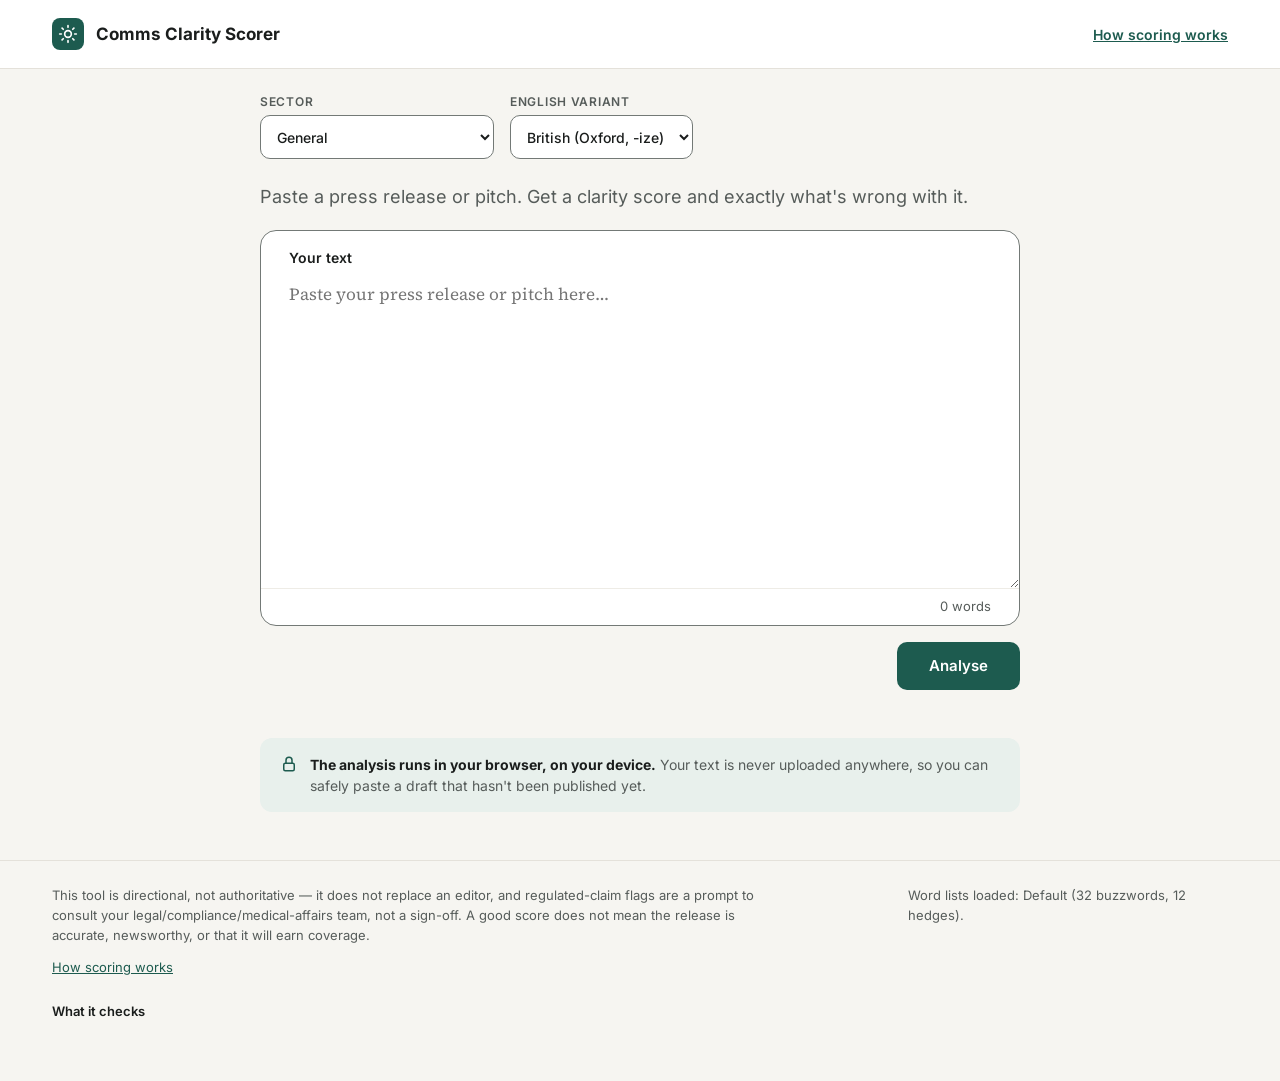
==== commit 65acadf0: "Fix the final review's findings (UI-5) Builds the changes in UI-SPEC v1.4 and updates the spec's sec" ====
--- a/index.html
+++ b/index.html
@@ -1,5 +1,5 @@
 <!DOCTYPE html>
-<html lang="en">
+<html lang="en-GB">
 <head>
 <meta charset="UTF-8">
 <meta name="viewport" content="width=device-width, initial-scale=1">
@@ -13,6 +13,8 @@
 <link rel="stylesheet" href="css/view-controls.css">
 <link rel="stylesheet" href="css/rewrites.css">
 <link rel="stylesheet" href="css/highlights.css">
+<link rel="stylesheet" href="css/export.css">
+<link rel="stylesheet" href="css/motion.css">
 <link rel="stylesheet" href="css/print.css" media="print">
 </head>
 <body>
@@ -37,7 +39,6 @@
     <symbol id="icon-chat" viewBox="0 0 24 24" fill="none" stroke="currentColor" stroke-width="2" stroke-linecap="round" stroke-linejoin="round">
       <path d="M21 12a8 8 0 0 1-11.6 7.1L4 20.5l1.4-4.9A8 8 0 1 1 21 12z"></path>
     </symbol>
-  </defs>
     <symbol id="icon-sun" viewBox="0 0 24 24" fill="none" stroke="currentColor" stroke-width="2" stroke-linecap="round" stroke-linejoin="round">
       <circle cx="12" cy="12" r="4"></circle>
       <path d="M12 2v2M12 20v2M4.9 4.9l1.4 1.4M17.7 17.7l1.4 1.4M2 12h2M20 12h2M4.9 19.1l1.4-1.4M17.7 6.3l1.4-1.4"></path>
@@ -51,6 +52,17 @@
     </symbol>
     <symbol id="icon-check" viewBox="0 0 24 24" fill="none" stroke="currentColor" stroke-width="2" stroke-linecap="round" stroke-linejoin="round">
       <path d="M5 12.5l4.5 4.5L19 7.5"></path>
+    </symbol>
+    <symbol id="icon-download" viewBox="0 0 24 24" fill="none" stroke="currentColor" stroke-width="2" stroke-linecap="round" stroke-linejoin="round">
+      <path d="M12 4v11M7 10.5l5 5 5-5M5 20h14"></path>
+    </symbol>
+    <symbol id="icon-chevron-down" viewBox="0 0 24 24" fill="none" stroke="currentColor" stroke-width="2" stroke-linecap="round" stroke-linejoin="round">
+      <path d="M6 9l6 6 6-6"></path>
+    </symbol>
+    <symbol id="icon-printer" viewBox="0 0 24 24" fill="none" stroke="currentColor" stroke-width="2" stroke-linecap="round" stroke-linejoin="round">
+      <path d="M7 9V3h10v6"></path>
+      <rect x="3" y="9" width="18" height="8" rx="2"></rect>
+      <path d="M7 14h10v7H7z"></path>
     </symbol>
     <symbol id="icon-chevron-right" viewBox="0 0 24 24" fill="none" stroke="currentColor" stroke-width="2" stroke-linecap="round" stroke-linejoin="round">
       <path d="M9 6l6 6-6 6"></path>
@@ -69,8 +81,15 @@
 </header>
 
 <div id="results-announcer" role="status" aria-live="polite" class="visually-hidden"></div>
+<div id="copy-announcer" role="status" aria-live="polite" class="visually-hidden"></div>
 
 <main id="main" class="container page">
+
+  <div class="print-heading">
+    <p class="eyebrow">Comms Clarity Scorer · Report</p>
+    <h1 id="print-title" class="print-title"></h1>
+    <p id="print-meta" class="print-meta"></p>
+  </div>
 
   <div class="toolbar">
     <div class="toolbar-field">
@@ -102,6 +121,32 @@
     </div>
     <div class="toolbar-spacer"></div>
     <div class="toolbar-results">
+      <div class="export-wrap">
+        <button id="export-btn" type="button" class="secondary export-btn" aria-haspopup="menu" aria-expanded="false" aria-controls="export-menu">
+          <svg class="btn-icon export-icon" aria-hidden="true" focusable="false"><use href="#icon-download"></use></svg>
+          <span class="btn-label" id="export-btn-label">Export</span>
+          <svg class="btn-icon export-chevron" aria-hidden="true" focusable="false"><use href="#icon-chevron-down"></use></svg>
+        </button>
+        <div id="export-menu" class="export-menu" role="menu" aria-labelledby="export-btn" hidden>
+          <button id="export-email-btn" type="button" class="menu-item" role="menuitem" tabindex="-1">
+            <svg class="menu-icon" aria-hidden="true" focusable="false"><use href="#icon-mail"></use></svg>
+            <span class="menu-text"><span class="menu-label">Copy for email</span><span class="menu-desc">Rich text: grade, headline and top five fixes</span></span>
+          </button>
+          <button id="export-slack-btn" type="button" class="menu-item" role="menuitem" tabindex="-1">
+            <svg class="menu-icon" aria-hidden="true" focusable="false"><use href="#icon-chat"></use></svg>
+            <span class="menu-text"><span class="menu-label">Copy for Slack</span><span class="menu-desc">Plain text, same structure</span></span>
+          </button>
+          <button id="copy-report-btn" type="button" class="menu-item" role="menuitem" tabindex="-1">
+            <svg class="menu-icon" aria-hidden="true" focusable="false"><use href="#icon-copy"></use></svg>
+            <span class="menu-text"><span class="menu-label">Copy full report</span><span class="menu-desc">Plain text, everything in the report</span></span>
+          </button>
+          <div class="menu-divider" role="separator"></div>
+          <button id="print-btn" type="button" class="menu-item" role="menuitem" tabindex="-1">
+            <svg class="menu-icon" aria-hidden="true" focusable="false"><use href="#icon-printer"></use></svg>
+            <span class="menu-text"><span class="menu-label">Print or save as PDF</span><span class="menu-desc">Full report, legible in greyscale</span></span>
+          </button>
+        </div>
+      </div>
       <button id="score-new-btn" type="button" class="primary">Score new text</button>
     </div>
   </div>
@@ -119,57 +164,45 @@
     </div>
   </section>
 
+  <section id="forecast" class="forecast-card" aria-labelledby="overall-grade-heading" tabindex="-1">
+    <div class="forecast-regions">
+      <div class="forecast-left">
+        <p id="overall-grade-sr" class="visually-hidden"></p>
+        <span id="overall-grade-icon" class="weather-icon" aria-hidden="true"></span>
+        <div id="overall-grade" class="forecast-grade" aria-hidden="true"><span id="overall-grade-text" class="grade-letter">&mdash;</span> <span id="overall-grade-score" class="grade-score"></span></div>
+        <p id="overall-grade-label" class="grade-condition" aria-hidden="true"></p>
+      </div>
+      <div class="forecast-middle">
+        <h2 id="overall-grade-heading" class="eyebrow">Your forecast</h2>
+        <p id="headline-metric" class="headline-metric"></p>
+        <p id="overall-verdict" class="forecast-summary"></p>
+      </div>
+      <div class="forecast-right">
+        <button id="share-score-btn" type="button" class="secondary" aria-expanded="false" aria-controls="share-score-options">
+          <svg class="btn-icon" aria-hidden="true" focusable="false"><use href="#icon-share"></use></svg>
+          <span class="btn-label">Share score</span>
+        </button>
+      </div>
+    </div>
+    <div id="share-score-options" class="share-panel" role="region" aria-labelledby="share-panel-heading" tabindex="-1" hidden>
+      <h3 id="share-panel-heading" class="eyebrow">What gets shared</h3>
+      <p id="share-preview" class="share-preview"></p>
+      <p class="share-note"><svg class="share-note-icon" aria-hidden="true" focusable="false"><use href="#icon-lock"></use></svg>Only the grade and headline. Never your text.</p>
+      <div class="share-actions">
+        <a id="share-whatsapp-link" class="secondary-link" href="https://wa.me/" target="_blank" rel="noopener noreferrer" aria-label="Share to WhatsApp (opens in a new tab)">
+          <span class="btn-label">Share to WhatsApp</span>
+        </a>
+        <button id="share-slack-btn" type="button" class="secondary">
+          <span class="btn-label">Share to Slack</span>
+        </button>
+      </div>
+    </div>
+  </section>
+
+  <p class="privacy-note"><svg class="privacy-icon" aria-hidden="true" focusable="false"><use href="#icon-lock"></use></svg><span><strong>The analysis runs in your browser, on your device.</strong> Your text is never uploaded anywhere, so you can safely paste a draft that hasn't been published yet.</span></p>
+
   <div id="results-panel" class="results-state" hidden>
 
-    <section id="forecast" class="forecast-card" aria-labelledby="overall-grade-heading" tabindex="-1">
-      <div class="forecast-regions">
-        <div class="forecast-left">
-          <span id="overall-grade-icon" class="weather-icon"></span>
-          <div id="overall-grade" class="forecast-grade"><span id="overall-grade-text" class="grade-letter">&mdash;</span> <span id="overall-grade-score" class="grade-score"></span></div>
-          <p id="overall-grade-label" class="grade-condition"></p>
-        </div>
-        <div class="forecast-middle">
-          <h2 id="overall-grade-heading" class="eyebrow">Your forecast</h2>
-          <p id="headline-metric" class="headline-metric"></p>
-          <p id="overall-verdict" class="forecast-summary"></p>
-        </div>
-        <div class="forecast-right">
-          <div class="share-actions">
-            <button id="share-score-btn" type="button" class="secondary" aria-expanded="false" aria-controls="share-score-options">
-              <svg class="btn-icon" aria-hidden="true" focusable="false"><use href="#icon-share"></use></svg>
-              <span class="btn-label">Share score</span>
-            </button>
-            <div id="share-score-options" class="share-score-options" hidden>
-              <a id="share-whatsapp-link" class="secondary-link" href="https://wa.me/" target="_blank" rel="noopener noreferrer" aria-label="Share to WhatsApp (opens in a new tab)">
-                <span class="btn-label">Share to WhatsApp</span>
-              </a>
-              <button id="share-slack-btn" type="button" class="secondary">
-                <span class="btn-label">Share to Slack</span>
-              </button>
-            </div>
-          </div>
-        </div>
-      </div>
-    </section>
-
-    <div class="results-actions">
-      <button id="copy-report-btn" type="button" class="secondary">
-        <svg class="btn-icon" aria-hidden="true" focusable="false"><use href="#icon-copy"></use></svg>
-        <span class="btn-label">Copy report</span>
-      </button>
-
-      <div class="export-actions">
-        <button id="export-email-btn" type="button" class="secondary">
-          <svg class="btn-icon" aria-hidden="true" focusable="false"><use href="#icon-mail"></use></svg>
-          <span class="btn-label">Copy for email</span>
-        </button>
-        <button id="export-slack-btn" type="button" class="secondary">
-          <svg class="btn-icon" aria-hidden="true" focusable="false"><use href="#icon-chat"></use></svg>
-          <span class="btn-label">Copy for Slack</span>
-        </button>
-      </div>
-
-    </div>
 
     <div class="results-columns">
       <section id="annotated-text-section" class="document-card" aria-labelledby="annotated-heading" hidden>
@@ -186,6 +219,7 @@
           <button type="button" class="chip" data-family="claim" aria-pressed="true"><span class="chip-sample fam-claim" aria-hidden="true">Aa</span> <span class="chip-name">Claims</span> <span class="chip-count" id="count-claim">0</span></button>
           <button type="button" class="chip" data-family="struct" aria-pressed="true"><span class="chip-sample fam-struct" aria-hidden="true">Aa</span> <span class="chip-name">Structure</span> <span class="chip-count" id="count-struct">0</span></button>
         </div>
+        <p class="print-legend">Strong detail (double) · Word choice (dotted) · Claims (wavy) · Structure (dashed)</p>
         <p class="tap-hint">Tap a highlight for the explanation. Faded text is boilerplate (an "About", "Notes to editors"/references, or contact block) — excluded from your score and graded separately below.</p>
         <div id="annotated-output"></div>
       </section>
@@ -214,82 +248,82 @@
       <h2>Checks</h2>
       <div class="checks-grid">
         <details class="card" id="card-concreteness">
-          <summary><h3 class="summary-title">Concreteness</h3><span class="summary-score" id="score-concreteness">&mdash;</span><svg class="summary-chevron" aria-hidden="true" focusable="false"><use href="#icon-chevron-right"></use></svg></summary>
+          <summary><h3 class="summary-title">Concreteness</h3><span class="summary-score" id="score-concreteness">&mdash;</span><span class="summary-findings" id="findings-concreteness"></span><svg class="summary-chevron" aria-hidden="true" focusable="false"><use href="#icon-chevron-right"></use></svg></summary>
           <div class="card-body" id="body-concreteness"></div>
         </details>
 
         <details class="card" id="card-strengths">
-          <summary><h3 class="summary-title">Strengths</h3><span class="summary-score" id="score-strengths">&mdash;</span><svg class="summary-chevron" aria-hidden="true" focusable="false"><use href="#icon-chevron-right"></use></svg></summary>
+          <summary><h3 class="summary-title">Strengths</h3><span class="summary-score" id="score-strengths">&mdash;</span><span class="summary-findings" id="findings-strengths"></span><svg class="summary-chevron" aria-hidden="true" focusable="false"><use href="#icon-chevron-right"></use></svg></summary>
           <div class="card-body" id="body-strengths"></div>
         </details>
 
         <details class="card" id="card-empty-quote">
-          <summary><h3 class="summary-title">Empty quote detector</h3><span class="summary-score" id="score-empty-quote">&mdash;</span><svg class="summary-chevron" aria-hidden="true" focusable="false"><use href="#icon-chevron-right"></use></svg></summary>
+          <summary><h3 class="summary-title">Empty quote detector</h3><span class="summary-score" id="score-empty-quote">&mdash;</span><span class="summary-findings" id="findings-empty-quote"></span><svg class="summary-chevron" aria-hidden="true" focusable="false"><use href="#icon-chevron-right"></use></svg></summary>
           <div class="card-body" id="body-empty-quote"></div>
         </details>
 
         <details class="card" id="card-buzzword">
-          <summary><h3 class="summary-title">Buzzword density</h3><span class="summary-score" id="score-buzzword">&mdash;</span><svg class="summary-chevron" aria-hidden="true" focusable="false"><use href="#icon-chevron-right"></use></svg></summary>
+          <summary><h3 class="summary-title">Buzzword density</h3><span class="summary-score" id="score-buzzword">&mdash;</span><span class="summary-findings" id="findings-buzzword"></span><svg class="summary-chevron" aria-hidden="true" focusable="false"><use href="#icon-chevron-right"></use></svg></summary>
           <div class="card-body" id="body-buzzword"></div>
         </details>
 
         <details class="card" id="card-sentence-length">
-          <summary><h3 class="summary-title">Sentence length</h3><span class="summary-score" id="score-sentence-length">&mdash;</span><svg class="summary-chevron" aria-hidden="true" focusable="false"><use href="#icon-chevron-right"></use></svg></summary>
+          <summary><h3 class="summary-title">Sentence length</h3><span class="summary-score" id="score-sentence-length">&mdash;</span><span class="summary-findings" id="findings-sentence-length"></span><svg class="summary-chevron" aria-hidden="true" focusable="false"><use href="#icon-chevron-right"></use></svg></summary>
           <div class="card-body" id="body-sentence-length"></div>
         </details>
 
         <details class="card" id="card-readability">
-          <summary><h3 class="summary-title">Readability</h3><span class="summary-score" id="score-readability">&mdash;</span><svg class="summary-chevron" aria-hidden="true" focusable="false"><use href="#icon-chevron-right"></use></svg></summary>
+          <summary><h3 class="summary-title">Readability</h3><span class="summary-score" id="score-readability">&mdash;</span><span class="summary-findings" id="findings-readability"></span><svg class="summary-chevron" aria-hidden="true" focusable="false"><use href="#icon-chevron-right"></use></svg></summary>
           <div class="card-body" id="body-readability"></div>
         </details>
 
         <details class="card" id="card-passive">
-          <summary><h3 class="summary-title">Passive voice</h3><span class="summary-score" id="score-passive">&mdash;</span><svg class="summary-chevron" aria-hidden="true" focusable="false"><use href="#icon-chevron-right"></use></svg></summary>
+          <summary><h3 class="summary-title">Passive voice</h3><span class="summary-score" id="score-passive">&mdash;</span><span class="summary-findings" id="findings-passive"></span><svg class="summary-chevron" aria-hidden="true" focusable="false"><use href="#icon-chevron-right"></use></svg></summary>
           <div class="card-body" id="body-passive"></div>
         </details>
 
         <details class="card" id="card-hedging">
-          <summary><h3 class="summary-title">Hedging &amp; weasel words</h3><span class="summary-score" id="score-hedging">&mdash;</span><svg class="summary-chevron" aria-hidden="true" focusable="false"><use href="#icon-chevron-right"></use></svg></summary>
+          <summary><h3 class="summary-title">Hedging &amp; weasel words</h3><span class="summary-score" id="score-hedging">&mdash;</span><span class="summary-findings" id="findings-hedging"></span><svg class="summary-chevron" aria-hidden="true" focusable="false"><use href="#icon-chevron-right"></use></svg></summary>
           <div class="card-body" id="body-hedging"></div>
         </details>
 
         <details class="card" id="card-superlatives">
-          <summary><h3 class="summary-title">Superlatives &amp; absolute claims</h3><span class="summary-score" id="score-superlatives">&mdash;</span><svg class="summary-chevron" aria-hidden="true" focusable="false"><use href="#icon-chevron-right"></use></svg></summary>
+          <summary><h3 class="summary-title">Superlatives &amp; absolute claims</h3><span class="summary-score" id="score-superlatives">&mdash;</span><span class="summary-findings" id="findings-superlatives"></span><svg class="summary-chevron" aria-hidden="true" focusable="false"><use href="#icon-chevron-right"></use></svg></summary>
           <div class="card-body" id="body-superlatives"></div>
         </details>
 
         <details class="card" id="card-nominalisation">
-          <summary><h3 class="summary-title">Nominalisation</h3><span class="summary-score" id="score-nominalisation">&mdash;</span><svg class="summary-chevron" aria-hidden="true" focusable="false"><use href="#icon-chevron-right"></use></svg></summary>
+          <summary><h3 class="summary-title">Nominalisation</h3><span class="summary-score" id="score-nominalisation">&mdash;</span><span class="summary-findings" id="findings-nominalisation"></span><svg class="summary-chevron" aria-hidden="true" focusable="false"><use href="#icon-chevron-right"></use></svg></summary>
           <div class="card-body" id="body-nominalisation"></div>
         </details>
 
         <details class="card" id="card-self-reference">
-          <summary><h3 class="summary-title">Self-reference</h3><span class="summary-score" id="score-self-reference">&mdash;</span><svg class="summary-chevron" aria-hidden="true" focusable="false"><use href="#icon-chevron-right"></use></svg></summary>
+          <summary><h3 class="summary-title">Self-reference</h3><span class="summary-score" id="score-self-reference">&mdash;</span><span class="summary-findings" id="findings-self-reference"></span><svg class="summary-chevron" aria-hidden="true" focusable="false"><use href="#icon-chevron-right"></use></svg></summary>
           <div class="card-body" id="body-self-reference"></div>
         </details>
 
         <details class="card" id="card-acronym">
-          <summary><h3 class="summary-title">Acronym load</h3><span class="summary-score" id="score-acronym">&mdash;</span><svg class="summary-chevron" aria-hidden="true" focusable="false"><use href="#icon-chevron-right"></use></svg></summary>
+          <summary><h3 class="summary-title">Acronym load</h3><span class="summary-score" id="score-acronym">&mdash;</span><span class="summary-findings" id="findings-acronym"></span><svg class="summary-chevron" aria-hidden="true" focusable="false"><use href="#icon-chevron-right"></use></svg></summary>
           <div class="card-body" id="body-acronym"></div>
         </details>
 
         <details class="card" id="card-inverted-pyramid">
-          <summary><h3 class="summary-title">Inverted pyramid</h3><span class="summary-score" id="score-inverted-pyramid">&mdash;</span><svg class="summary-chevron" aria-hidden="true" focusable="false"><use href="#icon-chevron-right"></use></svg></summary>
+          <summary><h3 class="summary-title">Inverted pyramid</h3><span class="summary-score" id="score-inverted-pyramid">&mdash;</span><span class="summary-findings" id="findings-inverted-pyramid"></span><svg class="summary-chevron" aria-hidden="true" focusable="false"><use href="#icon-chevron-right"></use></svg></summary>
           <div class="card-body" id="body-inverted-pyramid"></div>
         </details>
 
         <details class="card" id="card-consistency">
-          <summary><h3 class="summary-title">Consistency &amp; typos</h3><span class="summary-score" id="score-consistency">&mdash;</span><svg class="summary-chevron" aria-hidden="true" focusable="false"><use href="#icon-chevron-right"></use></svg></summary>
+          <summary><h3 class="summary-title">Consistency &amp; typos</h3><span class="summary-score" id="score-consistency">&mdash;</span><span class="summary-findings" id="findings-consistency"></span><svg class="summary-chevron" aria-hidden="true" focusable="false"><use href="#icon-chevron-right"></use></svg></summary>
           <div class="card-body" id="body-consistency"></div>
         </details>
 
         <details class="card" id="card-english-variant">
-          <summary><h3 class="summary-title">English variant</h3><span class="summary-score" id="score-english-variant">&mdash;</span><svg class="summary-chevron" aria-hidden="true" focusable="false"><use href="#icon-chevron-right"></use></svg></summary>
+          <summary><h3 class="summary-title">English variant</h3><span class="summary-score" id="score-english-variant">&mdash;</span><span class="summary-findings" id="findings-english-variant"></span><svg class="summary-chevron" aria-hidden="true" focusable="false"><use href="#icon-chevron-right"></use></svg></summary>
           <div class="card-body" id="body-english-variant"></div>
         </details>
 
         <details class="card" id="card-regulated-claims">
-          <summary><h3 class="summary-title">Regulated claims</h3><span class="summary-score" id="score-regulated-claims">&mdash;</span><svg class="summary-chevron" aria-hidden="true" focusable="false"><use href="#icon-chevron-right"></use></svg></summary>
+          <summary><h3 class="summary-title">Regulated claims</h3><span class="summary-score" id="score-regulated-claims">&mdash;</span><span class="summary-findings" id="findings-regulated-claims"></span><svg class="summary-chevron" aria-hidden="true" focusable="false"><use href="#icon-chevron-right"></use></svg></summary>
           <div class="card-body" id="body-regulated-claims"></div>
         </details>
       </div>
@@ -306,17 +340,17 @@
     </section>
   </div>
 
-  <p class="privacy-note"><svg class="privacy-icon" aria-hidden="true" focusable="false"><use href="#icon-lock"></use></svg><span><strong>The analysis runs in your browser, on your device.</strong> Your text is never uploaded anywhere, so you can safely paste a draft that hasn't been published yet.</span></p>
 </main>
 
 <footer class="site-footer">
   <div class="container footer-inner">
+    <p class="print-footer">Scored with Comms Clarity Scorer — <span id="print-url"></span><br>Runs in your browser. Nothing is uploaded.</p>
     <div class="footer-main">
       <p>This tool is directional, not authoritative — it does not replace an editor, and regulated-claim flags are a prompt to consult your legal/compliance/medical-affairs team, not a sign-off. A good score does not mean the release is accurate, newsworthy, or that it will earn coverage.</p>
       <p><a href="docs.html?doc=scoring">How scoring works</a></p>
       <details class="what-it-checks">
         <summary>What it checks</summary>
-        <p>Checks: concreteness, strengths, empty-quote detection, buzzword density, sentence length, readability, passive voice, hedging, superlatives &amp; absolute claims, nominalisation, self-reference, acronym load, inverted pyramid structure, consistency &amp; typos, English variant, and regulated claims (off by default, and never counted toward the overall grade). See <a href="docs.html?doc=scoring" aria-label="SCORING.md methodology document">SCORING.md</a> for exactly how each is calculated, including known limitations.</p>
+        <p>Checks: concreteness, strengths, empty-quote detection, buzzword density, sentence length, readability, passive voice, hedging, superlatives &amp; absolute claims, nominalisation, self-reference, acronym load, inverted pyramid structure, consistency &amp; typos, English variant, and regulated claims (off by default, and never counted towards the overall grade). See <a href="docs.html?doc=scoring" aria-label="SCORING.md methodology document">SCORING.md</a> for exactly how each is calculated, including known limitations.</p>
       </details>
     </div>
     <p id="config-status" class="config-status">Loading word lists…</p>
--- a/css/tokens.css
+++ b/css/tokens.css
@@ -56,7 +56,7 @@
   --muted: #565C5A;          /* secondary text, rationale, meta */
   --line: #E4E1DA;           /* card borders (decorative only) */
   --line-soft: #EEECE6;      /* dividers, segmented-control track, rationale pill */
-  --control-border: #7D8380; /* text box, selects, secondary buttons, selected segment */
+  --control-border: #737976; /* text box, selects, secondary buttons, selected segment */
   --accent: #1d5b4f;         /* actions only: primary buttons, links, focus ring, logo.
                                 The repo's existing green, kept per §1: 7.9:1 with white. */
   --accent-hover: #164840;   /* primary button hover */
@@ -73,6 +73,14 @@
   --grade-c: #ECEFF2;
   --grade-d: #E7E8EA;
   --grade-e: #E1E2E5;
+
+  /* ---- Forced-colours mode: system colours, used only inside
+     @media (forced-colors: active) ---- */
+  --fc-text: CanvasText;
+  --fc-canvas: Canvas;
+  --fc-button: ButtonText;
+  --fc-link: LinkText;
+  --fc-selected: Highlight;
 
   /* ---- Type ---- */
   --font-sans: "Inter", system-ui, -apple-system, "Segoe UI", Roboto, sans-serif;
--- a/css/layout.css
+++ b/css/layout.css
@@ -83,21 +83,15 @@
 body[data-state="input"] .page { max-width: calc(760px + 2 * var(--gutter)); }
 body[data-state="input"] .toolbar-levels,
 body[data-state="input"] .toolbar-results,
-body[data-state="input"] #results-panel { display: none !important; }
+body[data-state="input"] #results-panel,
+body[data-state="input"] #forecast { display: none !important; }
 body[data-state="results"] #input-section,
 body[data-state="results"] .what-it-checks { display: none !important; }
 
-/* #results-panel is a plain wrapper; display: contents lets the privacy note,
-   which sits after it in the DOM, be ordered between the forecast and the
-   columns without duplicating it. */
+/* The DOM order matches the screen order: toolbar, input or forecast card,
+   privacy note, then the rest of the results. #results-panel is a plain
+   wrapper; display: contents lets print.css reorder its children. */
 #results-panel:not([hidden]) { display: contents; }
-.toolbar { order: 0; }
-#input-section, .forecast-card { order: 1; }
-.privacy-note { order: 2; }
-.results-actions { order: 3; }
-.results-columns { order: 4; }
-#sub-scores { order: 5; }
-#rewrite-suggestions { order: 6; }
 
 /* ---- Input state ---- */
 .intro { margin: 0 0 var(--space-5); font-size: var(--fs-text); color: var(--muted); }
@@ -141,15 +135,6 @@
 
 /* ---- Results state ---- */
 
-.results-actions {
-  display: flex;
-  flex-wrap: wrap;
-  gap: var(--space-2);
-  margin-bottom: var(--space-6);
-}
-.results-actions .export-actions,
-.results-actions .share-actions { margin-top: 0; }
-.results-actions .share-actions { flex-wrap: wrap; }
 
 .results-columns {
   display: flex;
@@ -211,6 +196,8 @@
 .footer-main { flex: 1 1 420px; max-width: 720px; }
 .footer-main p { margin: 0 0 var(--space-3); }
 .site-footer a { color: var(--accent); }
+/* A 24px-tall hit area for footer links, without changing the line spacing. */
+.footer-main a { display: inline-block; padding: 4px 0; margin: -4px 0; }
 .site-footer .config-status { flex: 0 1 320px; margin: 0; }
 .what-it-checks summary {
   display: inline-flex;
@@ -234,10 +221,14 @@
   .toolbar-levels { flex-basis: 100%; }
   .segmented { flex: 1 1 100%; }
   .toolbar-spacer { display: none; }
-  .toolbar-results, .toolbar-results button { flex: 1 1 100%; }
+  .toolbar-results { flex: 1 1 100%; flex-wrap: wrap; }
+  .toolbar-results > * { flex: 1 1 100%; }
   .document-card { padding: var(--space-6); }
   .textbox-label, .textbox-footer { padding-left: var(--space-4); padding-right: var(--space-4); }
   .textbox-card textarea { padding-left: var(--space-4); padding-right: var(--space-4); }
   .actions-row button { flex: 1 1 100%; }
   .side-column { max-width: none; }
 }
+
+/* Print-only blocks (UI-SPEC §5); shown by print.css. */
+.print-heading, .print-legend, .print-footer { display: none; }
--- a/css/forms.css
+++ b/css/forms.css
@@ -90,10 +90,8 @@
   outline-offset: var(--focus-offset);
 }
 
-.export-actions, .share-actions { display: flex; flex-wrap: wrap; gap: var(--space-2); margin-top: var(--space-3); }
-.export-actions button, .share-actions button { flex: 1 1 auto; width: auto; margin-top: 0; }
-.share-score-options { display: flex; flex-wrap: wrap; gap: var(--space-2); width: 100%; margin-top: var(--space-2); }
-.share-score-options button { flex: 1 1 auto; width: auto; margin-top: 0; }
+/* Off-screen textarea for the clipboard fallback in events.js. */
+.clipboard-fallback { position: fixed; left: -9999px; top: 0; }
 
 a.secondary-link {
   display: flex;
--- a/css/cards.css
+++ b/css/cards.css
@@ -51,9 +51,9 @@
 }
 .weather-icon { grid-row: 1 / span 2; width: 80px; height: 80px; }
 .weather-svg { width: 100%; height: 100%; display: block; overflow: visible; }
-.weather-svg .wx-sun { fill: none; stroke: var(--sun); stroke-width: 1.6; stroke-linecap: round; }
-.weather-svg .wx-cloud { fill: var(--wx-bg); stroke: var(--ink); stroke-width: 1.6; stroke-linejoin: round; }
-.weather-svg .wx-rain { fill: none; stroke: var(--ink); stroke-width: 1.6; stroke-linecap: round; }
+.weather-svg .wx-sun { fill: none; stroke: var(--sun); stroke-width: 1.8; stroke-linecap: round; }
+.weather-svg .wx-cloud { fill: var(--wx-bg); stroke: var(--ink); stroke-width: 1.8; stroke-linejoin: round; }
+.weather-svg .wx-rain { fill: none; stroke: var(--ink); stroke-width: 1.8; stroke-linecap: round; }
 
 .forecast-grade { display: flex; align-items: baseline; gap: var(--space-2); align-self: end; }
 .grade-letter { font-size: var(--fs-grade); font-weight: 700; line-height: var(--lh-tight); color: var(--ink); }
@@ -72,7 +72,6 @@
 .forecast-summary { margin: 0; font-size: var(--fs-text); color: var(--muted); }
 
 .forecast-right { align-self: flex-start; }
-.forecast-right .share-actions { margin-top: 0; justify-content: flex-end; }
 
 /* ---- Privacy callout (§3) ---- */
 .privacy-note {
@@ -121,6 +120,7 @@
 
 .summary-title { font-weight: 600; font-size: var(--fs-body); margin: 0; display: inline; color: var(--ink); }
 .summary-score { margin-left: auto; font-size: var(--fs-ui); font-weight: 600; color: var(--muted); white-space: nowrap; }
+.summary-findings { min-width: 6.5em; font-size: var(--fs-meta); color: var(--muted); white-space: nowrap; text-align: right; }
 .summary-chevron {
   flex: none;
   width: 18px;
@@ -213,5 +213,4 @@
   .forecast-regions { flex-direction: column; align-items: flex-start; }
   .forecast-middle { flex-basis: auto; }
   .forecast-right { align-self: stretch; }
-  .forecast-right .share-actions { justify-content: flex-start; }
-}
+}
--- a/css/view-controls.css
+++ b/css/view-controls.css
@@ -53,3 +53,9 @@
 
 /* Rationale stays collapsed outside Full. */
 body[data-view="glance"] .why-wrap { display: none; }
+
+/* Forced-colours mode: the selected segment keeps a visible, heavier border. */
+@media (forced-colors: active) {
+  .segment { border-color: var(--fc-canvas); }
+  .segment[aria-pressed="true"] { border: 2px solid var(--fc-selected); }
+}
--- a/css/rewrites.css
+++ b/css/rewrites.css
@@ -63,9 +63,11 @@
 .fix-try .eyebrow { margin-right: var(--space-1); }
 .fix-question { margin: var(--space-2) 0 0; font-style: italic; color: var(--ink); }
 
+/* <del> and <ins>: the struck phrase keeps its line-through; the rewrite has
+   no underline, because a solid underline is reserved for real links. */
 .rewrite-original { font-family: var(--font-serif); color: var(--muted); text-decoration: line-through; }
 .rewrite-arrow { color: var(--muted); }
-.rewrite-new { font-family: var(--font-serif); color: var(--ink); font-weight: 600; }
+.rewrite-new { font-family: var(--font-serif); color: var(--ink); font-weight: 600; text-decoration: none; }
 
 /* ---- Tier pills: weight, not colour, tells the tiers apart ---- */
 .tier-pill {
@@ -83,3 +85,12 @@
 
 /* In the rewrite suggestions list the pill sits on its own line. */
 #rewrite-suggestions-list .tier-pill { margin-bottom: var(--space-2); }
+
+/* Forced-colours mode: the filled pill loses its fill, so each tier gets
+   its own border style: double, solid or dashed. */
+@media (forced-colors: active) {
+  .tier-rewrite { border: 3px double var(--fc-text); }
+  .tier-question { border: 1px solid var(--fc-text); }
+  .tier-flag { border: 1px dashed var(--fc-text); }
+  .fix-number { border: 1px solid var(--fc-text); }
+}
--- a/css/highlights.css
+++ b/css/highlights.css
@@ -121,7 +121,10 @@
   line-height: 1;
   text-decoration: none;
   vertical-align: super;
+  position: relative;
 }
+/* A 24×24px hit area around the 18px circle, without changing its look. */
+a.fix-marker::after { content: ""; position: absolute; inset: -3px; }
 
 /* ---- Explanation tip ----
    The explanation stays in the accessibility tree at all times (so
@@ -145,7 +148,9 @@
   top: 100%;
   z-index: 10;
   width: max-content;
-  max-width: min(320px, 80vw);
+  /* Kept inside the viewport: events.js shifts it left near the right edge. */
+  max-width: min(320px, calc(100vw - 32px));
+  transform: translateX(var(--tip-shift, 0px));
   height: auto;
   margin: var(--space-2) 0 0;
   padding: 10px var(--space-3);
@@ -162,3 +167,13 @@
   border-radius: var(--radius-control);
   box-shadow: var(--shadow-menu);
 }
+
+/* Forced-colours mode (UI-SPEC v1.4, §4): fills disappear, so the chip's
+   on/off state is carried by its border style (solid on, dashed off), and
+   underline styles keep telling the families apart. */
+@media (forced-colors: active) {
+  .chip { border: 2px solid var(--fc-button); }
+  .chip[aria-pressed="false"] { border-style: dashed; }
+  .chip-sample { text-decoration-color: var(--fc-text); }
+  a.fix-marker { border: 1px solid var(--fc-link); }
+}
--- a/css/export.css
+++ b/css/export.css
@@ -0,0 +1,85 @@
+/* Export menu and share panel (UI-SPEC §2, §5). */
+
+/* ---- Export menu ---- */
+.export-wrap { position: relative; }
+.export-btn .export-chevron { width: 16px; height: 16px; transition: transform var(--dur-fast) var(--ease); }
+.export-btn[aria-expanded="true"] .export-chevron { transform: rotate(180deg); }
+.export-btn.is-confirmed .export-icon { color: var(--good); }
+
+.export-menu {
+  position: absolute;
+  top: calc(100% + var(--space-2));
+  right: 0;
+  z-index: 20;
+  width: 320px;
+  max-width: calc(100vw - 2 * var(--gutter));
+  padding: var(--space-2);
+  background: var(--surface);
+  border: var(--border-thin) solid var(--line);
+  border-radius: var(--radius-card);
+  box-shadow: var(--shadow-menu);
+}
+/* Right-aligned under the button by default; events.js switches to left
+   alignment when the toolbar has wrapped and the button sits at the left. */
+.export-menu.align-left { left: 0; right: auto; }
+
+.menu-item {
+  display: flex;
+  align-items: flex-start;
+  gap: var(--space-3);
+  width: 100%;
+  min-height: 56px;
+  margin: 0;
+  padding: var(--space-2) var(--space-3);
+  border: none;
+  border-radius: var(--radius-control);
+  background: transparent;
+  color: var(--ink);
+  text-align: left;
+}
+.menu-item:hover, .menu-item:focus { background: var(--paper); }
+.menu-item:focus-visible { outline: var(--focus-ring); outline-offset: calc(-1 * var(--focus-offset)); }
+.menu-icon { flex: none; width: 20px; height: 20px; margin-top: 2px; color: var(--muted); }
+.menu-text { display: flex; flex-direction: column; gap: 2px; }
+.menu-label { font-size: var(--fs-ui); font-weight: 600; }
+.menu-desc { font-size: var(--fs-meta); color: var(--muted); line-height: var(--lh-ui); }
+.menu-divider { height: 1px; margin: var(--space-1) var(--space-2); background: var(--line); }
+
+/* ---- Share panel, inside the forecast card ---- */
+.share-panel {
+  margin-top: var(--space-6);
+  padding: var(--space-5) 22px;
+  background: var(--surface);
+  border-radius: var(--radius-card);
+}
+.share-panel:focus { outline: none; }
+.share-panel:focus-visible { outline: var(--focus-ring); outline-offset: var(--focus-offset); }
+.share-panel h3 { margin: 0 0 var(--space-2); }
+.share-preview {
+  margin: 0 0 var(--space-3);
+  white-space: pre-line;
+  font-size: var(--fs-body);
+  line-height: var(--lh-body);
+  color: var(--ink);
+}
+.share-note {
+  display: flex;
+  align-items: center;
+  gap: var(--space-2);
+  margin: 0 0 var(--space-4);
+  font-size: var(--fs-meta);
+  color: var(--muted);
+}
+.share-note-icon { flex: none; width: 14px; height: 14px; color: var(--accent); }
+.share-actions { display: flex; flex-wrap: wrap; gap: var(--space-2); }
+.share-actions > .secondary-link,
+.share-actions > button { flex: 0 0 auto; }
+
+@media (max-width: 767px) {
+  /* The menu becomes full width under its button. */
+  .export-btn { width: 100%; }
+  .export-menu { left: 0; right: 0; width: auto; max-width: none; }
+  .share-panel { padding: var(--space-4); }
+  .share-actions > .secondary-link,
+  .share-actions > button { flex: 1 1 100%; }
+}
--- a/css/motion.css
+++ b/css/motion.css
@@ -0,0 +1,29 @@
+/* Motion (UI-SPEC §8). Nothing loops; everything is off under
+   prefers-reduced-motion. */
+
+@keyframes rise-in {
+  from { opacity: 0; transform: translateY(8px); }
+  to { opacity: 1; transform: none; }
+}
+@keyframes fade-in {
+  from { opacity: 0; }
+  to { opacity: 1; }
+}
+
+/* Results appear: forecast card, then the columns, staggered 40ms. An
+   animation runs again whenever an element goes from hidden to shown, so this
+   plays on entering Results and not on a re-run in place. */
+body[data-state="results"] .forecast-card { animation: rise-in var(--dur) var(--ease) both; }
+body[data-state="results"] .results-columns { animation: rise-in var(--dur) var(--ease) 40ms both; }
+body[data-state="results"] #sub-scores { animation: rise-in var(--dur) var(--ease) 80ms both; }
+
+/* Menus and panels fade. */
+.export-menu:not([hidden]),
+.share-panel:not([hidden]) { animation: fade-in var(--dur-fast) var(--ease) both; }
+
+@media (prefers-reduced-motion: reduce) {
+  *, *::before, *::after {
+    animation: none !important;
+    transition: none !important;
+  }
+}
--- a/css/print.css
+++ b/css/print.css
@@ -1,50 +1,152 @@
+/* Print and PDF (UI-SPEC §5). Loaded with media="print". */
+
+@page { size: A4; margin: 18mm; }
+
 @media print {
-  * { -webkit-print-color-adjust: exact; print-color-adjust: exact; color-adjust: exact; }
+  * { -webkit-print-color-adjust: exact; print-color-adjust: exact; }
+  /* No entry animations on paper: a PDF can capture them part-way. */
+  *, *::before, *::after { animation: none !important; transition: none !important; }
 
-  /* No navigation, no buttons. (Full print redesign: UI-4.) */
-  .header-link,
+  /* Keep headings with what follows them. */
+  h2, .document-header, .print-legend { break-after: avoid; }
+
+  html, body {
+    background: var(--surface) !important;
+    color: var(--ink) !important;
+    font-size: 12pt;
+  }
+  body { padding: 0 !important; }
+  .container { max-width: none !important; padding: 0 !important; }
+
+  /* ---- Hidden on paper ---- */
+  .site-header,
   .toolbar,
   #input-section,
-  .privacy-note,
+  button,
+  .chips,
+  .share-panel,
+  .export-wrap,
+  .tap-hint,
+  .why-wrap,
+  .card-body,
+  .summary-chevron,
+  #rewrite-suggestions,
+  .what-it-checks,
   .config-status,
-  .what-it-checks,
-  .tap-hint,
-  .results-actions,
-  #edit-text-btn,
-  .chips,
-  .forecast-right,
-  .why-toggle,
+  .footer-main p:has(a[href^="docs.html"]),
+  .privacy-icon,
   mark.hl .tip {
     display: none !important;
   }
 
-  /* Show the full report on paper regardless of the on-screen detail level. */
-  .forecast-card,
+  /* ---- Order: heading, forecast, top five fixes, annotated text, what's
+     working, boilerplate, checks, then the footer lines. display: contents
+     lets the fixes move ahead of the text without duplicating the DOM. ---- */
+  .page { display: flex !important; flex-direction: column; padding: 0 !important; max-width: none !important; }
+  #results-panel,
   .results-columns,
-  #boilerplate-note,
-  #sub-scores,
-  #worst-offenders,
-  #rewrite-suggestions,
-  #annotated-text-section {
-    display: block !important;
+  .side-column { display: contents !important; }
+  .print-heading { order: 0; }
+  .forecast-card { order: 1; }
+  #worst-offenders { order: 2; }
+  #annotated-text-section { order: 3; }
+  #whats-working { order: 4; }
+  #boilerplate-note { order: 5; }
+  #sub-scores { order: 6; }
+  .privacy-note { order: 7; }
+
+  /* Every detail level prints the full report. The body[data-view] prefix
+     matches the specificity of the detail-level rules in view-controls.css. */
+  body[data-view] .forecast-card,
+  body[data-view] #worst-offenders,
+  body[data-view] #annotated-text-section,
+  body[data-view] #sub-scores { display: block !important; }
+  body[data-view] #whats-working:not([hidden]),
+  body[data-view] #boilerplate-note:not([hidden]) { display: block !important; }
+
+  section { margin: 0 0 8mm; break-inside: auto; }
+  h2 { font-size: 13pt; }
+
+  /* ---- Print-only heading block ---- */
+  .print-heading { display: block; margin-bottom: 6mm; }
+  .print-title { margin: 1mm 0 1mm; font-size: 18pt; line-height: 1.25; }
+  .print-meta { margin: 0; font-size: 9pt; color: var(--muted); }
+
+  /* ---- Forecast card: border, no background ---- */
+  .forecast-card {
+    --wx-bg: var(--surface);
+    background: none !important;
+    border: 1.5px solid var(--ink);
+    padding: 6mm 8mm;
+    break-inside: avoid;
   }
-  .side-column { max-width: none !important; }
-  .checks-grid { display: block !important; }
-  .why-panel[hidden] { display: block !important; }
-  .why-panel { border-left-color: var(--ink); }
+  .forecast-right { display: none !important; }
+  .forecast-regions { flex-wrap: nowrap; gap: 8mm; }
+  .weather-icon { width: 56px; height: 56px; }
+  .headline-metric { font-size: 26pt; }
+  .forecast-summary, .grade-score, .grade-condition { font-size: 11pt; }
 
-  body { padding: 0 !important; background: var(--surface) !important; color: var(--ink) !important; }
-  .container { max-width: 100% !important; padding: 0 !important; }
-  .document-card { padding: 0 !important; border: none !important; }
-  section { margin-bottom: var(--space-4); }
+  /* ---- Top five fixes: a numbered list separated by rules ---- */
+  .fixes-section .section-intro { display: none; }
+  #worst-offenders-list { gap: 0; }
+  .fix-card {
+    border: none;
+    border-top: 1px solid var(--line);
+    border-radius: 0;
+    padding: 3mm 0;
+    break-inside: avoid;
+  }
+  .fix-card:first-child { border-top: none; }
+  .fix-number { background: none; color: var(--ink); width: auto; height: auto; font-size: 11pt; font-weight: 700; }
+  .fix-number::after { content: "."; }
 
-  a[href]::after { content: " (" attr(href) ")"; font-size: 0.75em; font-weight: normal; }
-  a.fix-marker::after { content: none; }
-
-  /* Every highlight family carries its meaning in the underline pattern
-     (double, dotted, wavy, dashed), so it survives greyscale. Long sentences
-     and empty quotes share Structure's dashed line, so they also keep a text
-     label on paper. */
+  /* ---- Annotated text: keeps its underline styles and colours ---- */
+  .document-card { border: none !important; padding: 0 !important; }
+  .document-header { margin-bottom: 2mm; }
+  .print-legend { display: block; margin: 0 0 3mm; font-size: 9pt; color: var(--muted); }
+  #annotated-output { font-size: 11pt; line-height: 1.7; max-width: none; }
+  /* Fix markers print as bracketed superscripts: [1] */
+  a.fix-marker {
+    width: auto;
+    height: auto;
+    margin: 0 0 0 1px;
+    background: none;
+    color: var(--ink);
+    font-size: 8pt;
+    border-radius: 0;
+  }
+  a.fix-marker::before { content: "["; }
+  a.fix-marker::after { content: "]"; position: static; inset: auto; }
+  /* Long sentences and empty quotes share Structure's dashed line, so they
+     keep a text label on paper. */
   mark.hl-long[data-first-frag]::before { content: "[Long sentence] "; font-weight: 700; }
   mark.hl-quote[data-first-frag]::before { content: "[Empty quote] "; font-weight: 700; }
+
+  /* ---- Side cards ---- */
+  .side-card { border: none; padding: 0; break-inside: avoid; }
+
+  /* ---- Checks: name, score and number of findings only ---- */
+  #sub-scores h2 { font-size: 13pt; margin-bottom: 2mm; }
+  .checks-grid { display: grid !important; grid-template-columns: 1fr 1fr; column-gap: 10mm; row-gap: 0; }
+  .checks-grid > details.card { border: none; border-bottom: 1px solid var(--line); border-radius: 0; margin: 0; break-inside: avoid; }
+  details.card summary { min-height: 0; padding: 1.5mm 0; gap: 2mm; }
+  .checks-grid > details.card { overflow: visible; }
+  .summary-title, .summary-score, .summary-findings { font-size: 10pt; }
+  .summary-findings { min-width: 0; }
+
+  /* ---- Footer: privacy line, export footer and disclaimer, 9pt ---- */
+  .privacy-note {
+    display: block !important;
+    margin: 6mm 0 0;
+    padding: 3mm 0 0;
+    background: none;
+    border-top: 1px solid var(--line);
+    border-radius: 0;
+    font-size: 9pt;
+  }
+  .site-footer { border: none; margin: 0; font-size: 9pt; }
+  /* Block, not flex: a flex footer makes Chrome add a blank last page. */
+  .footer-inner { display: block; padding-top: 2mm; }
+  .print-footer { display: block; margin: 0 0 2mm; }
+  .footer-main p { margin: 0; }
 }
